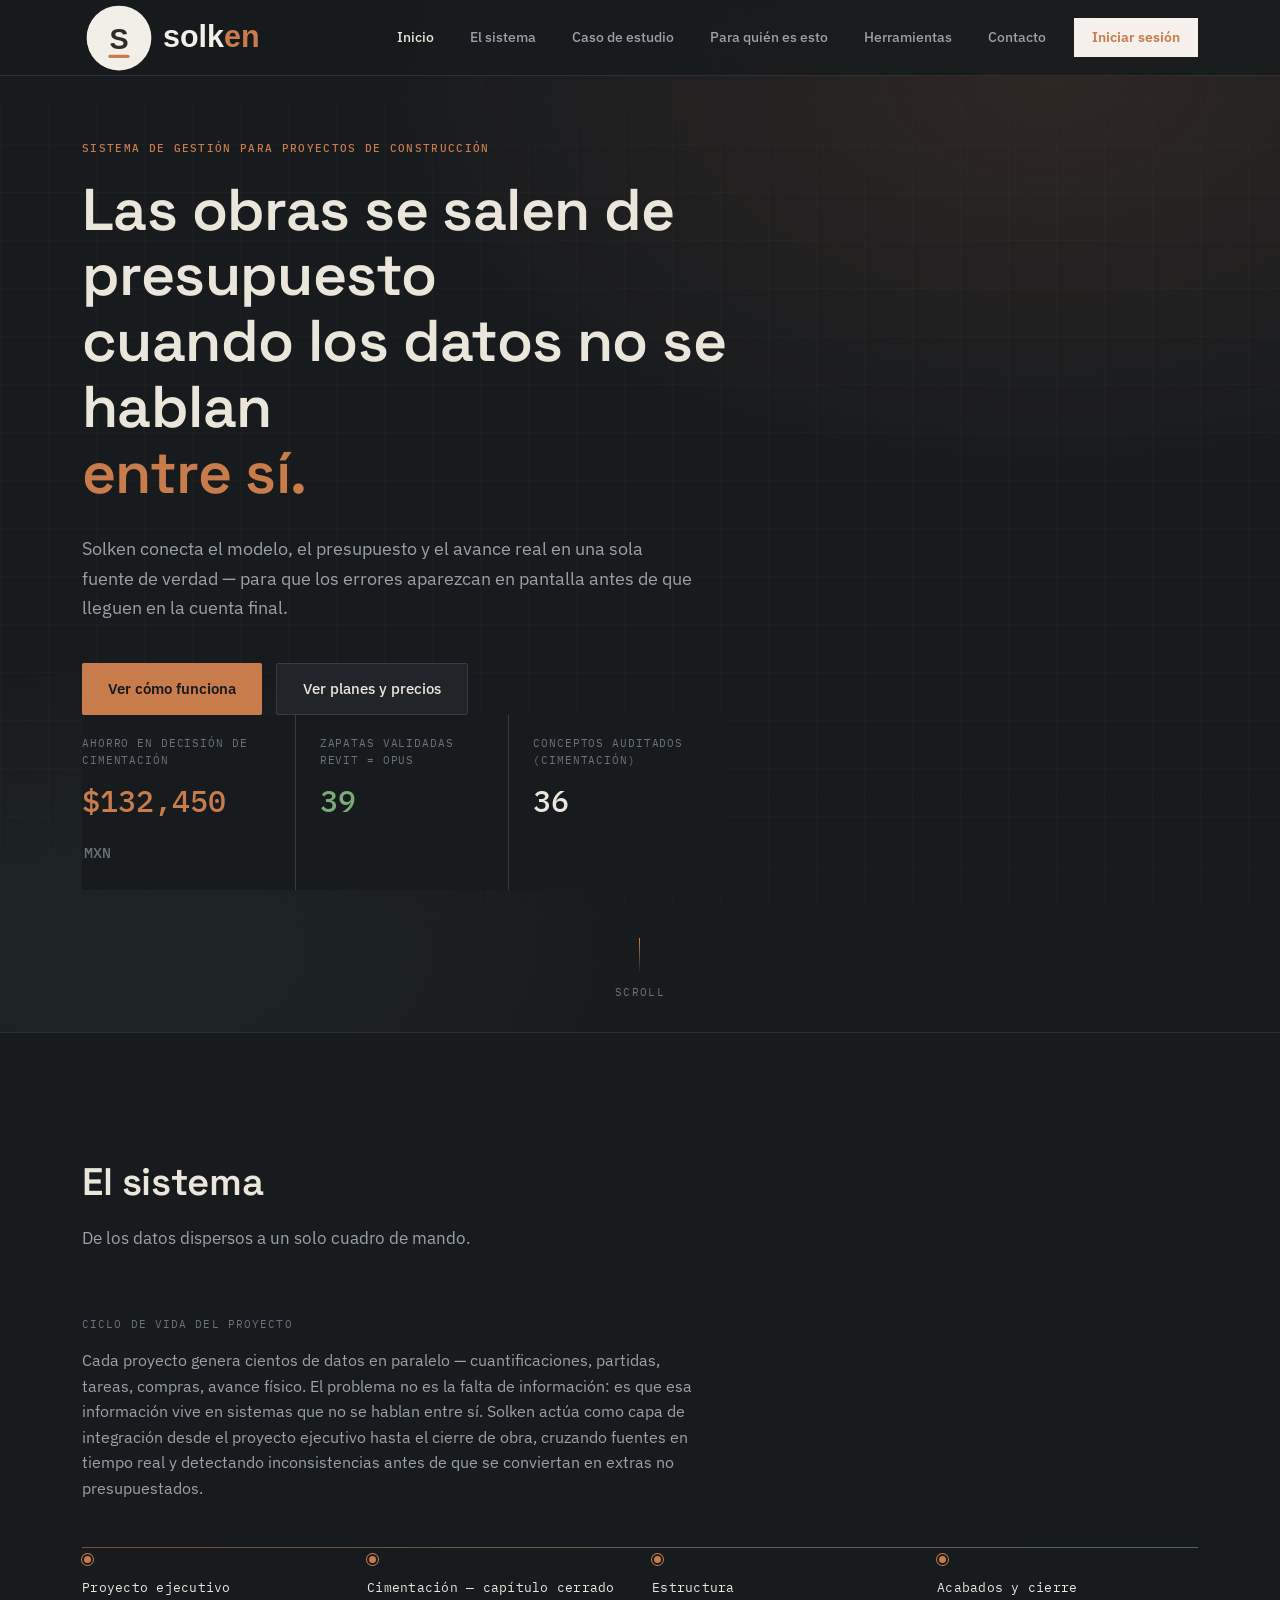
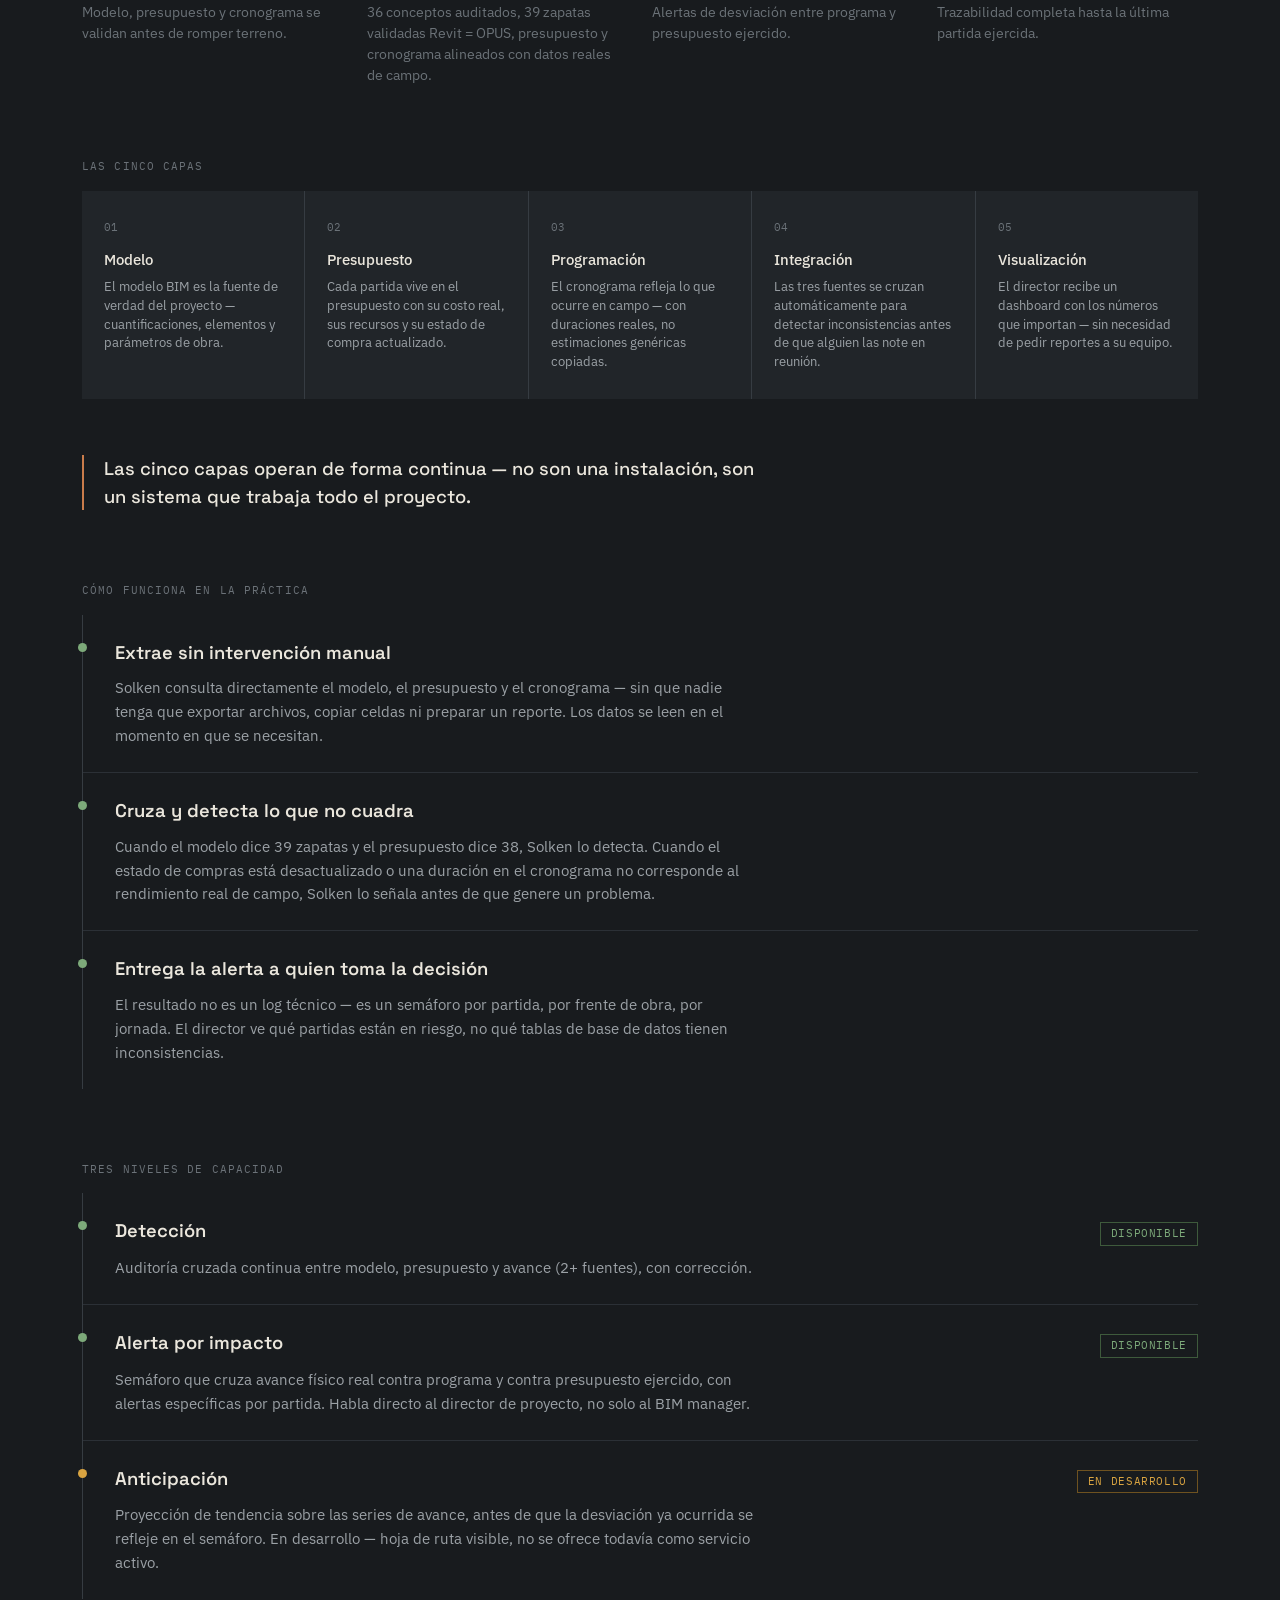
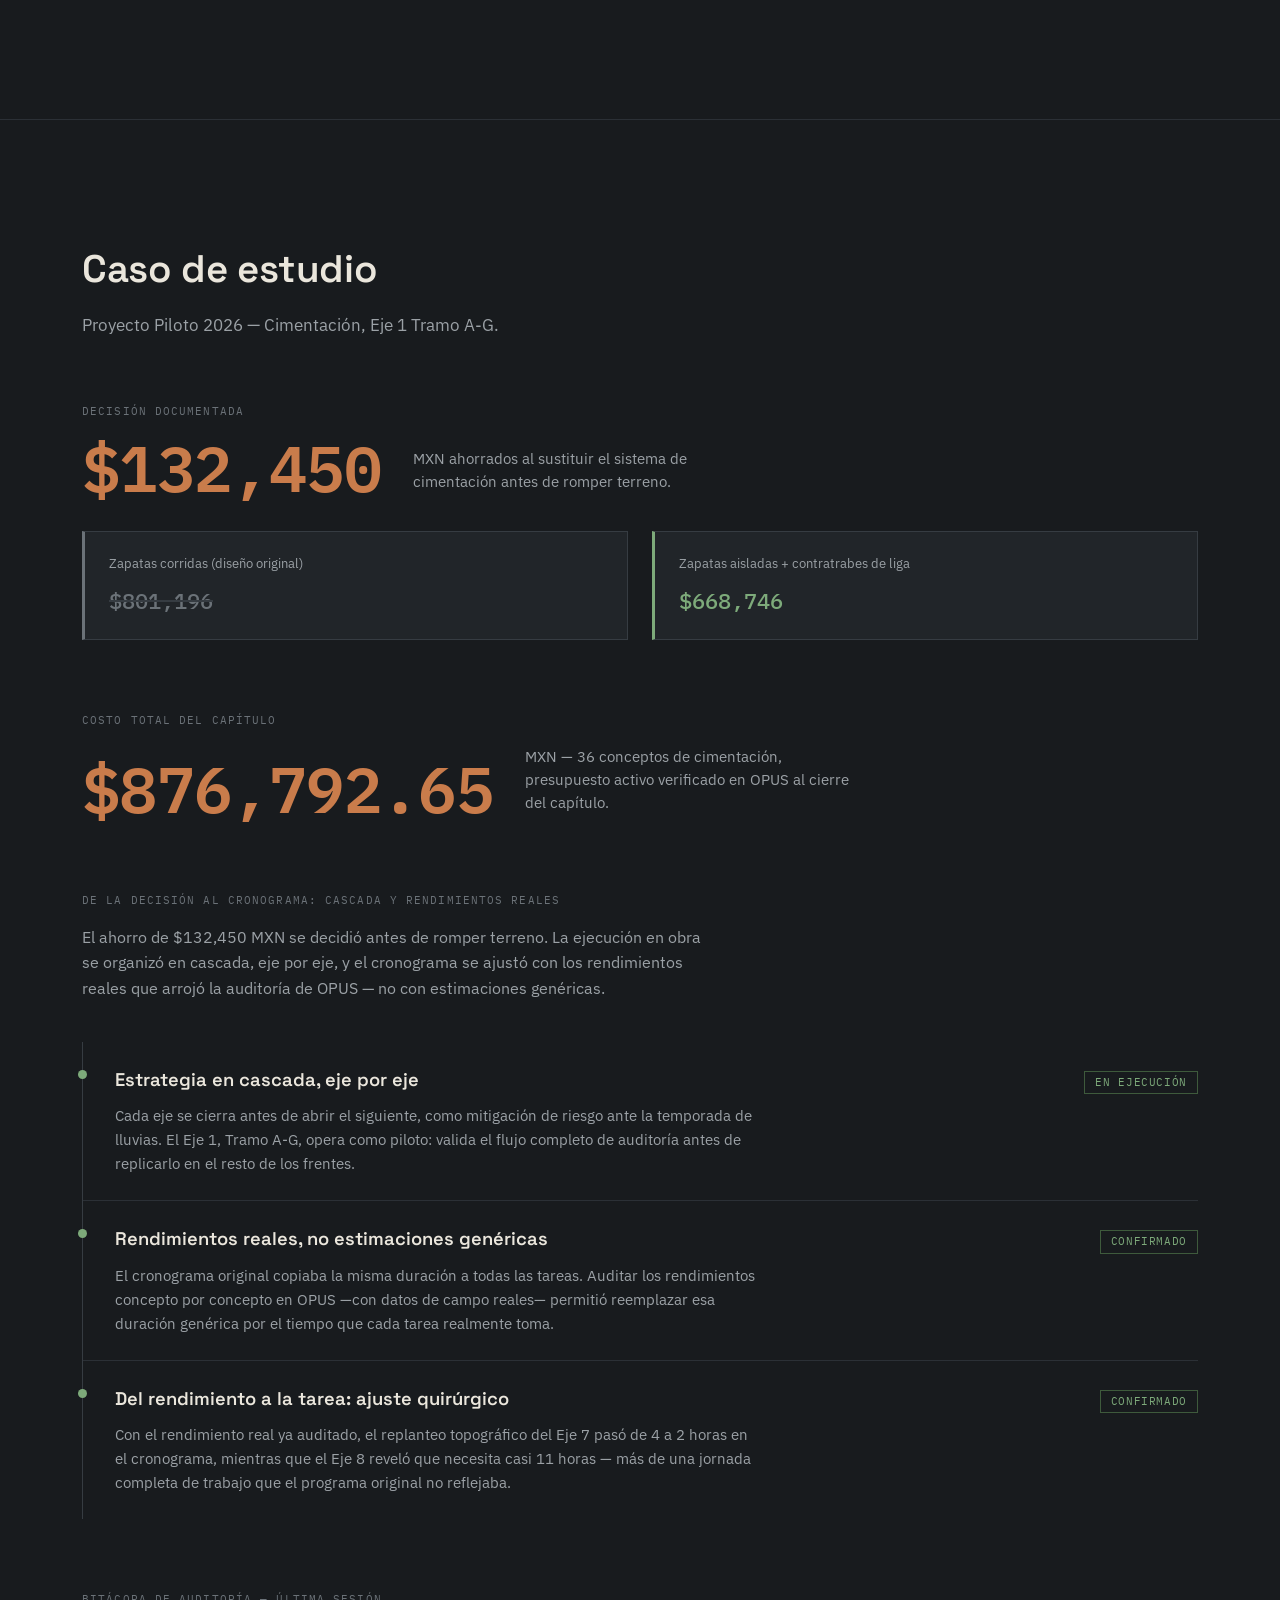
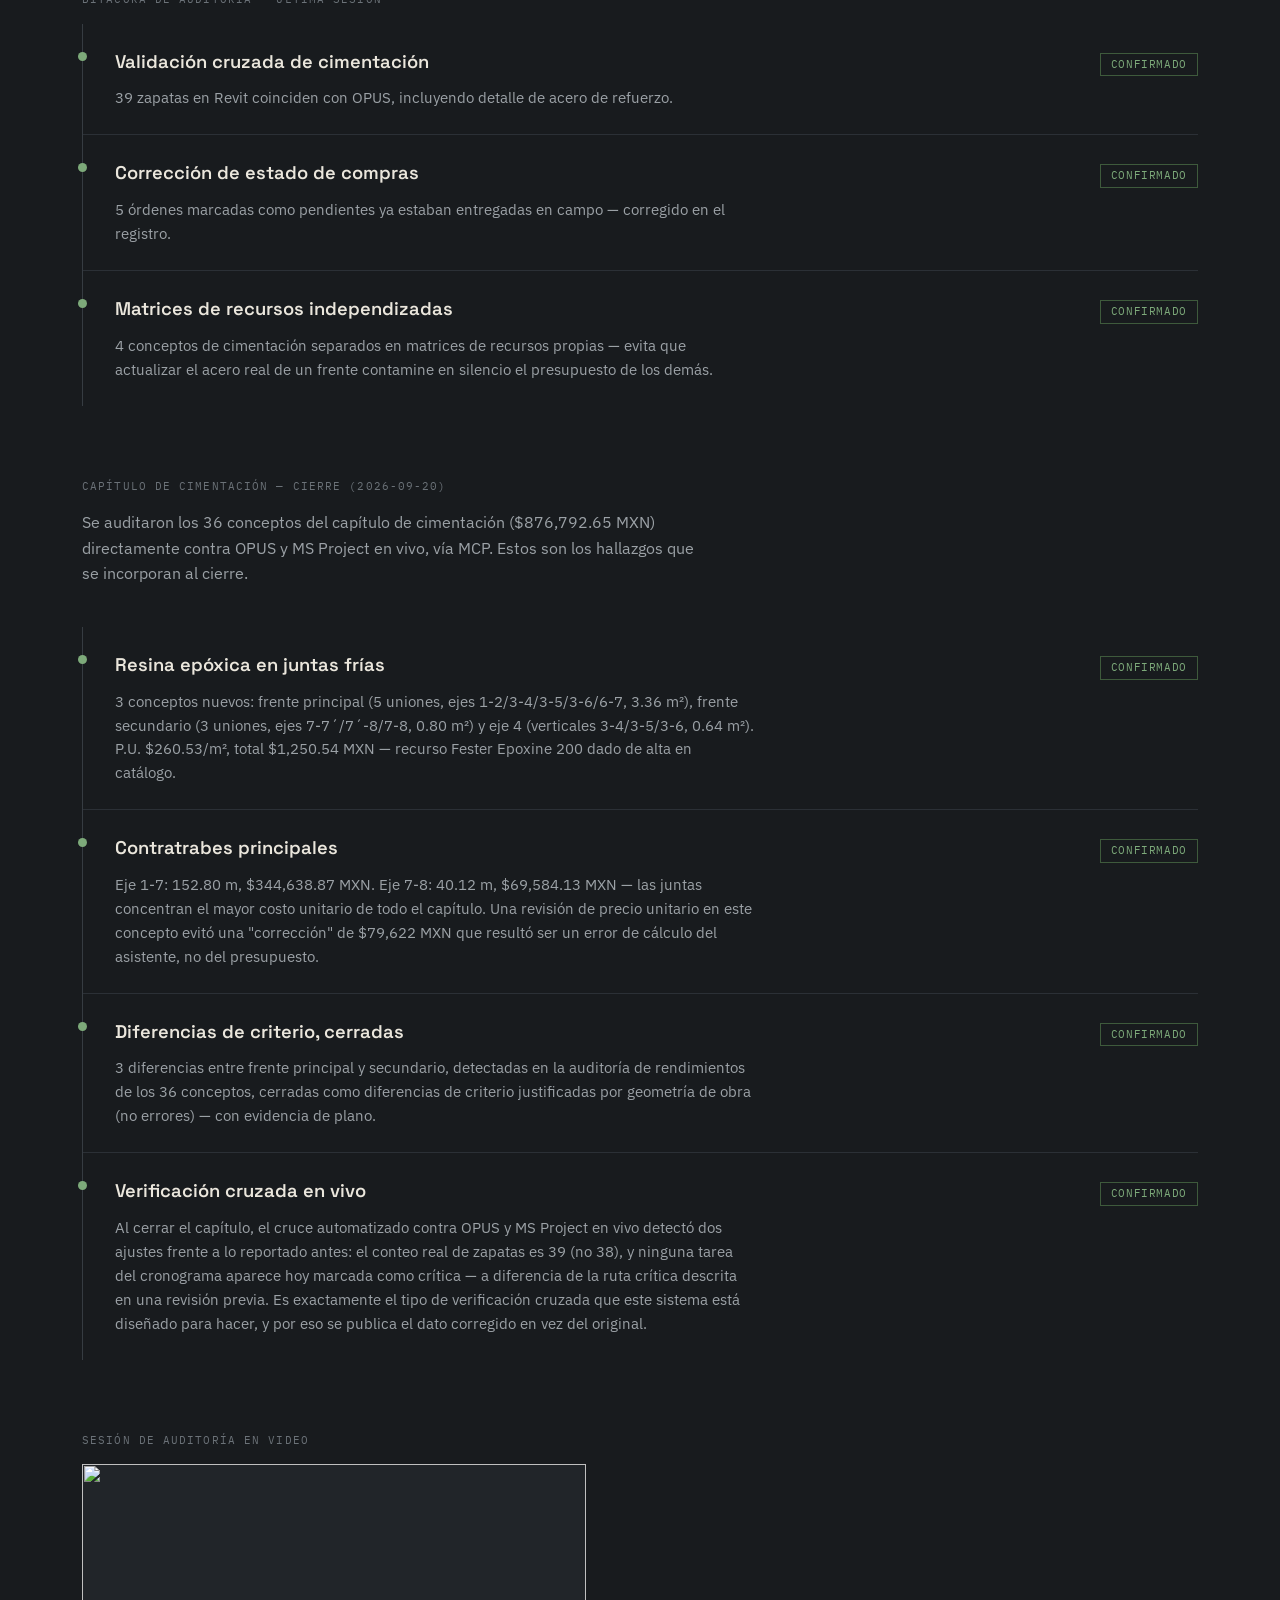
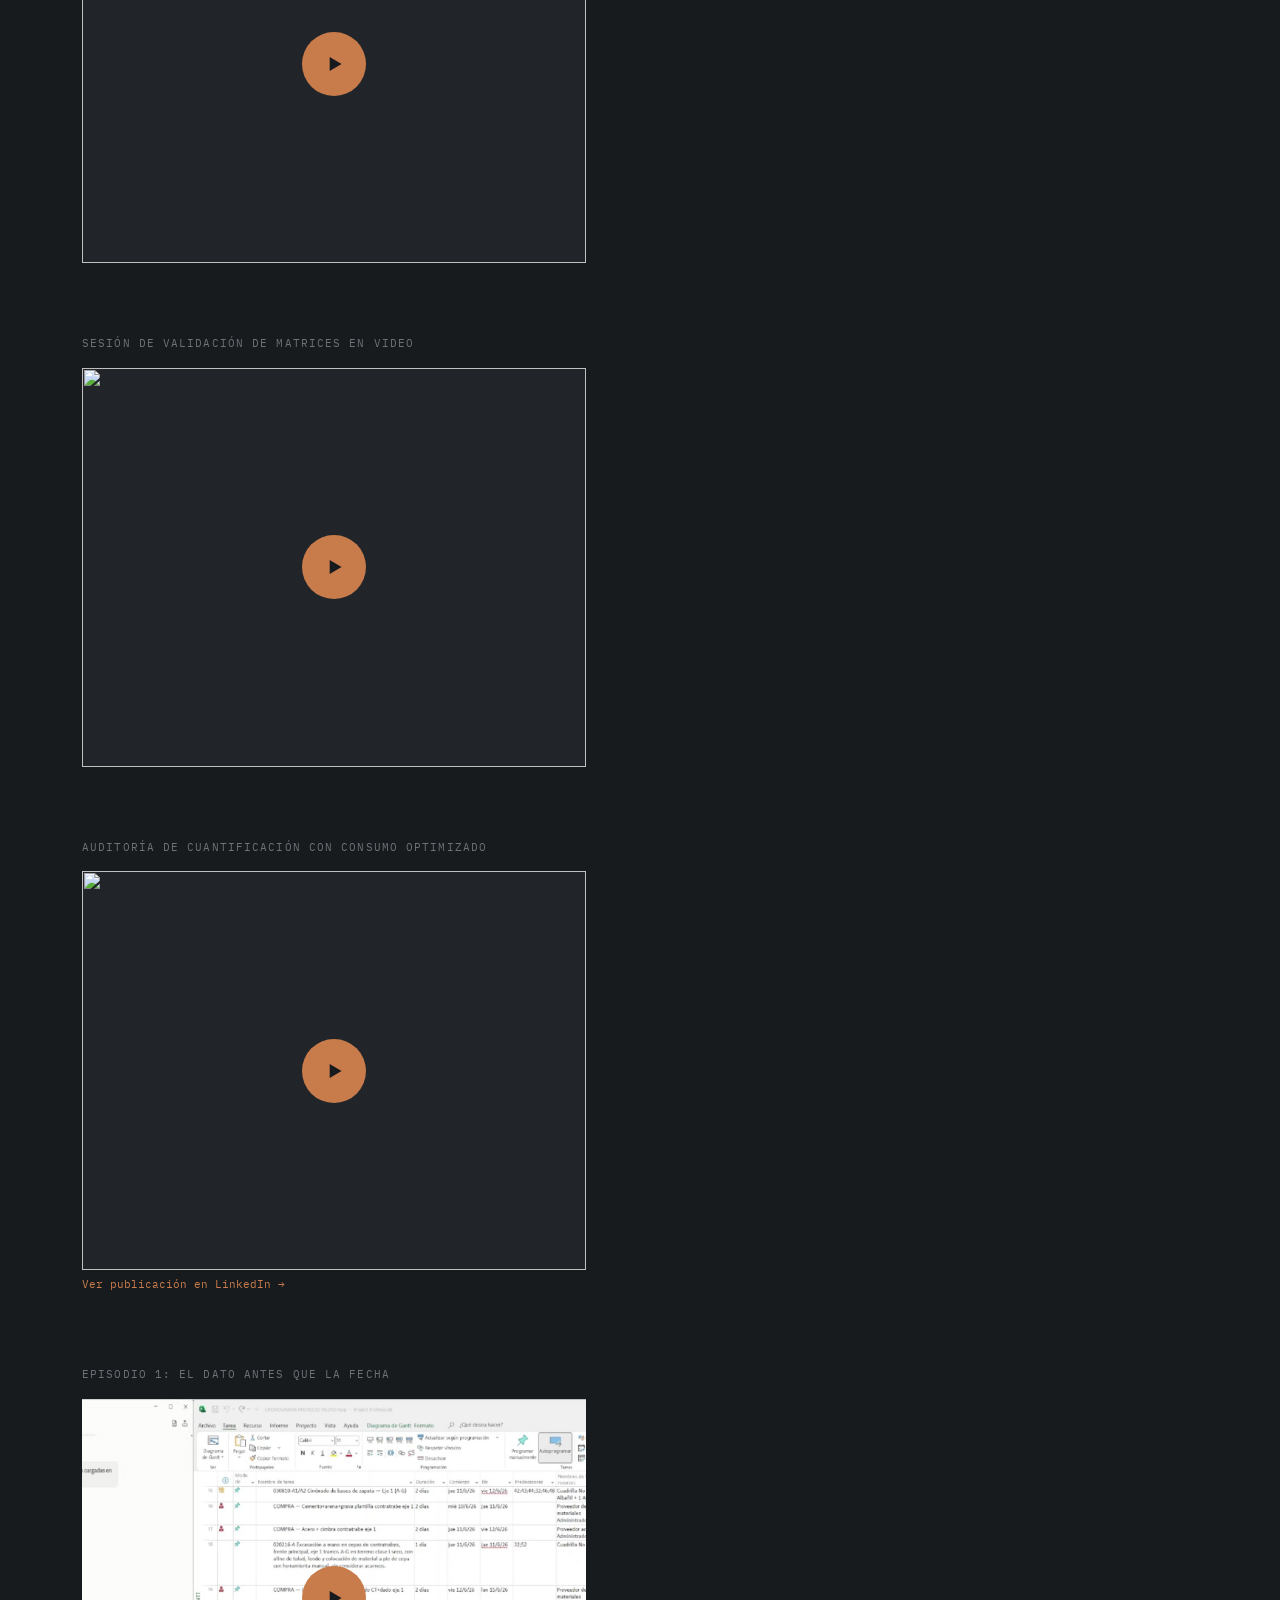
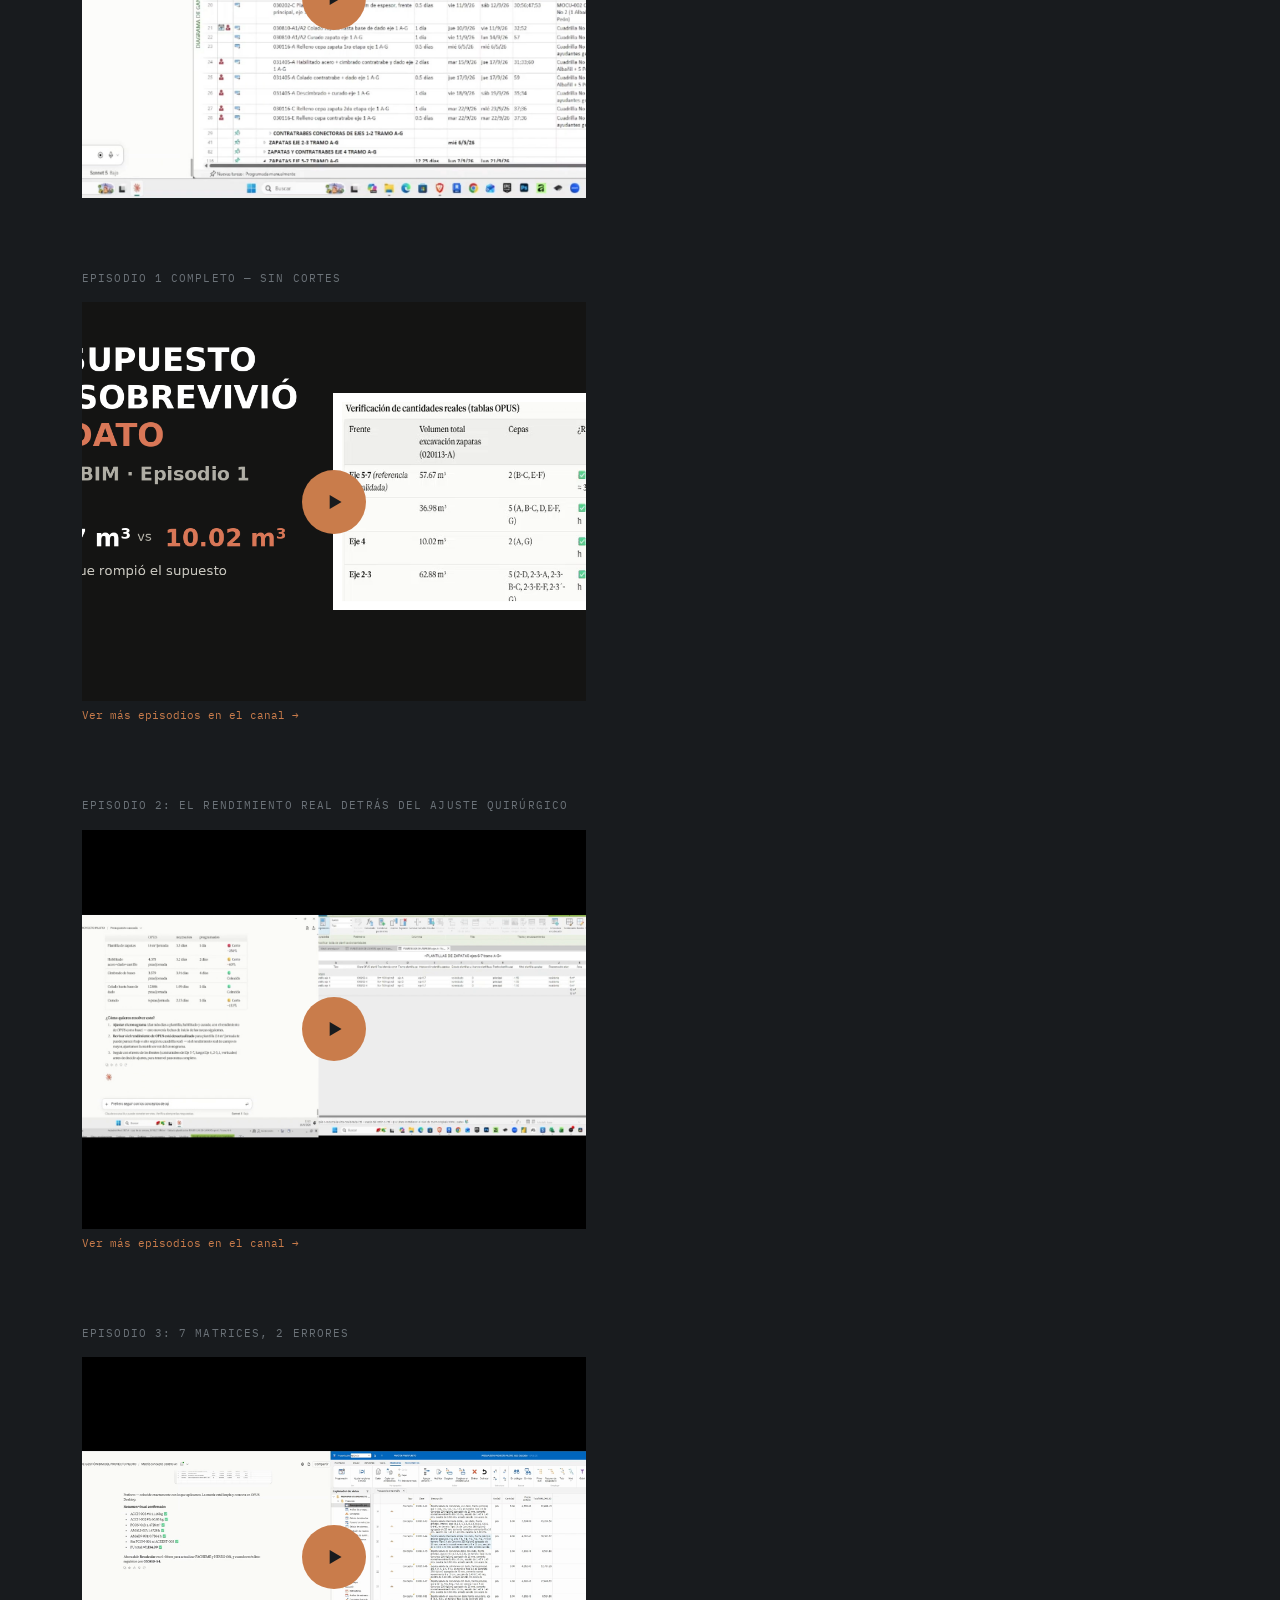
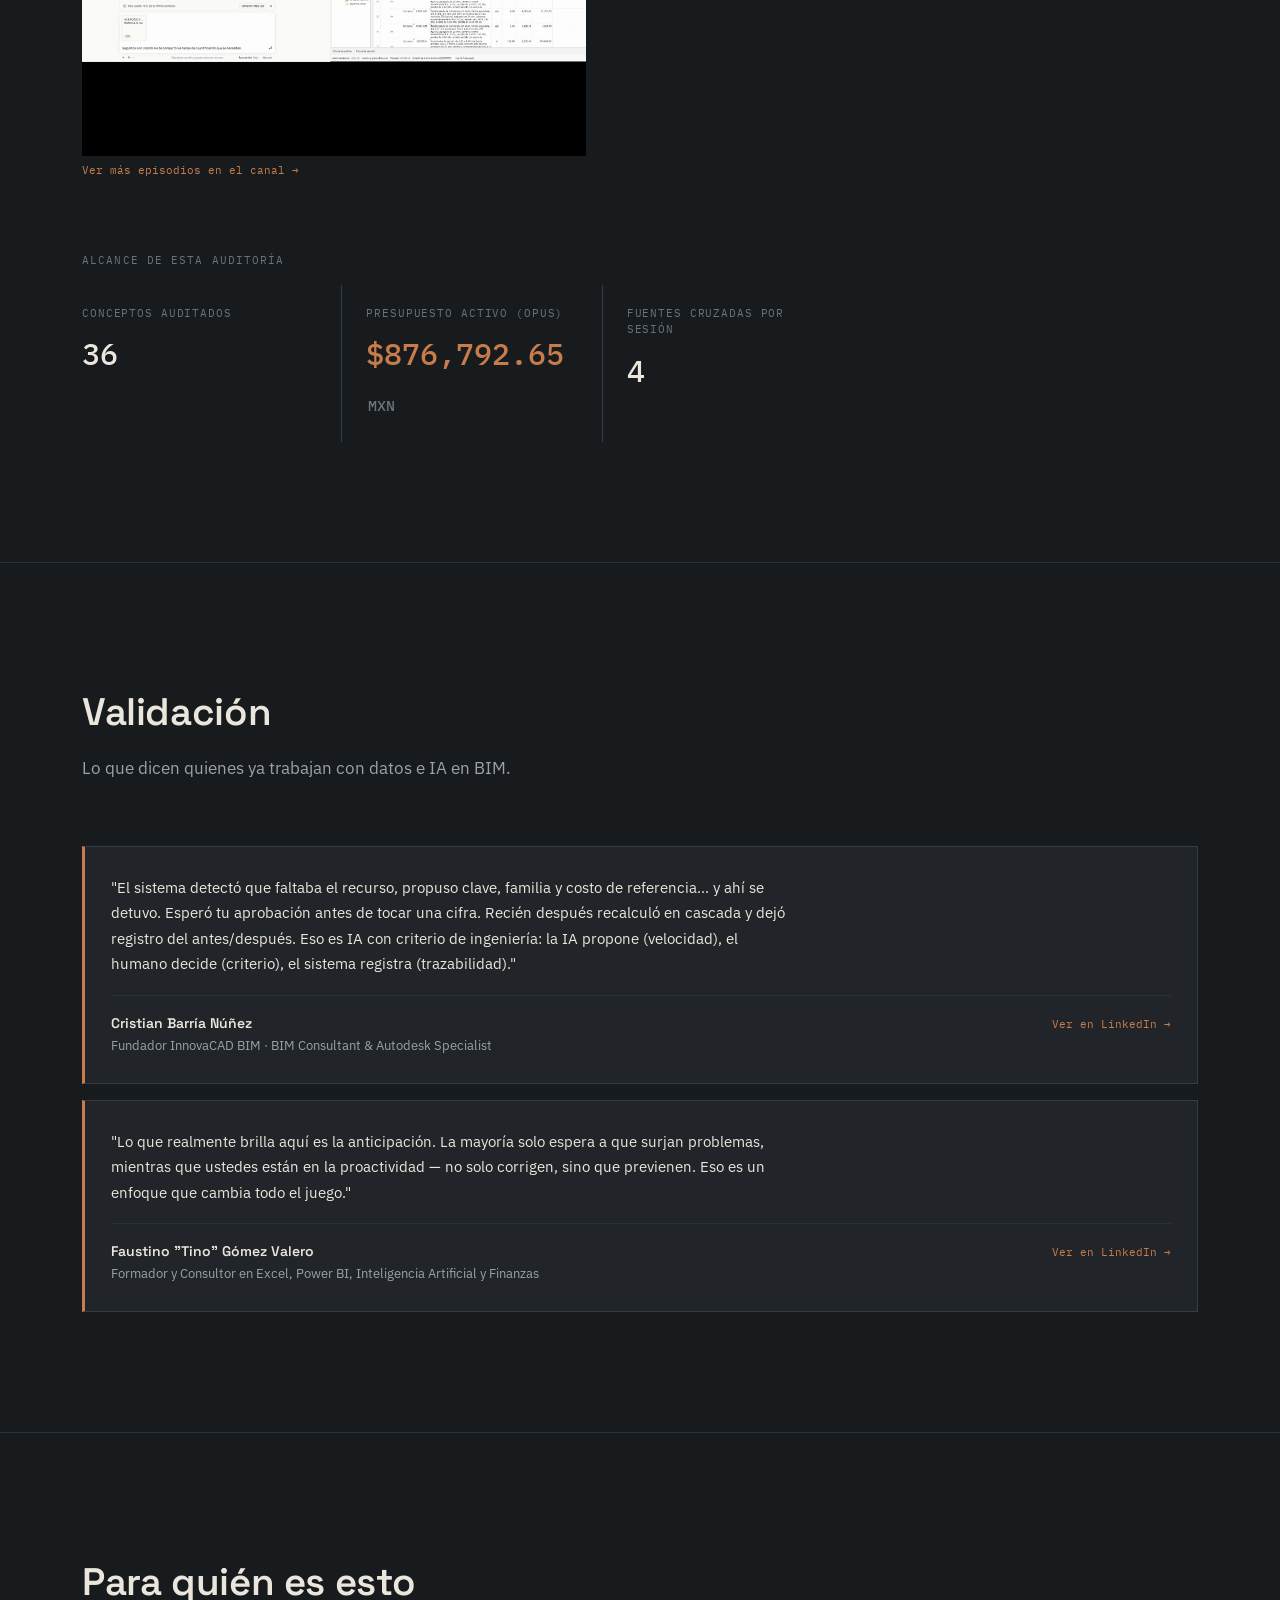
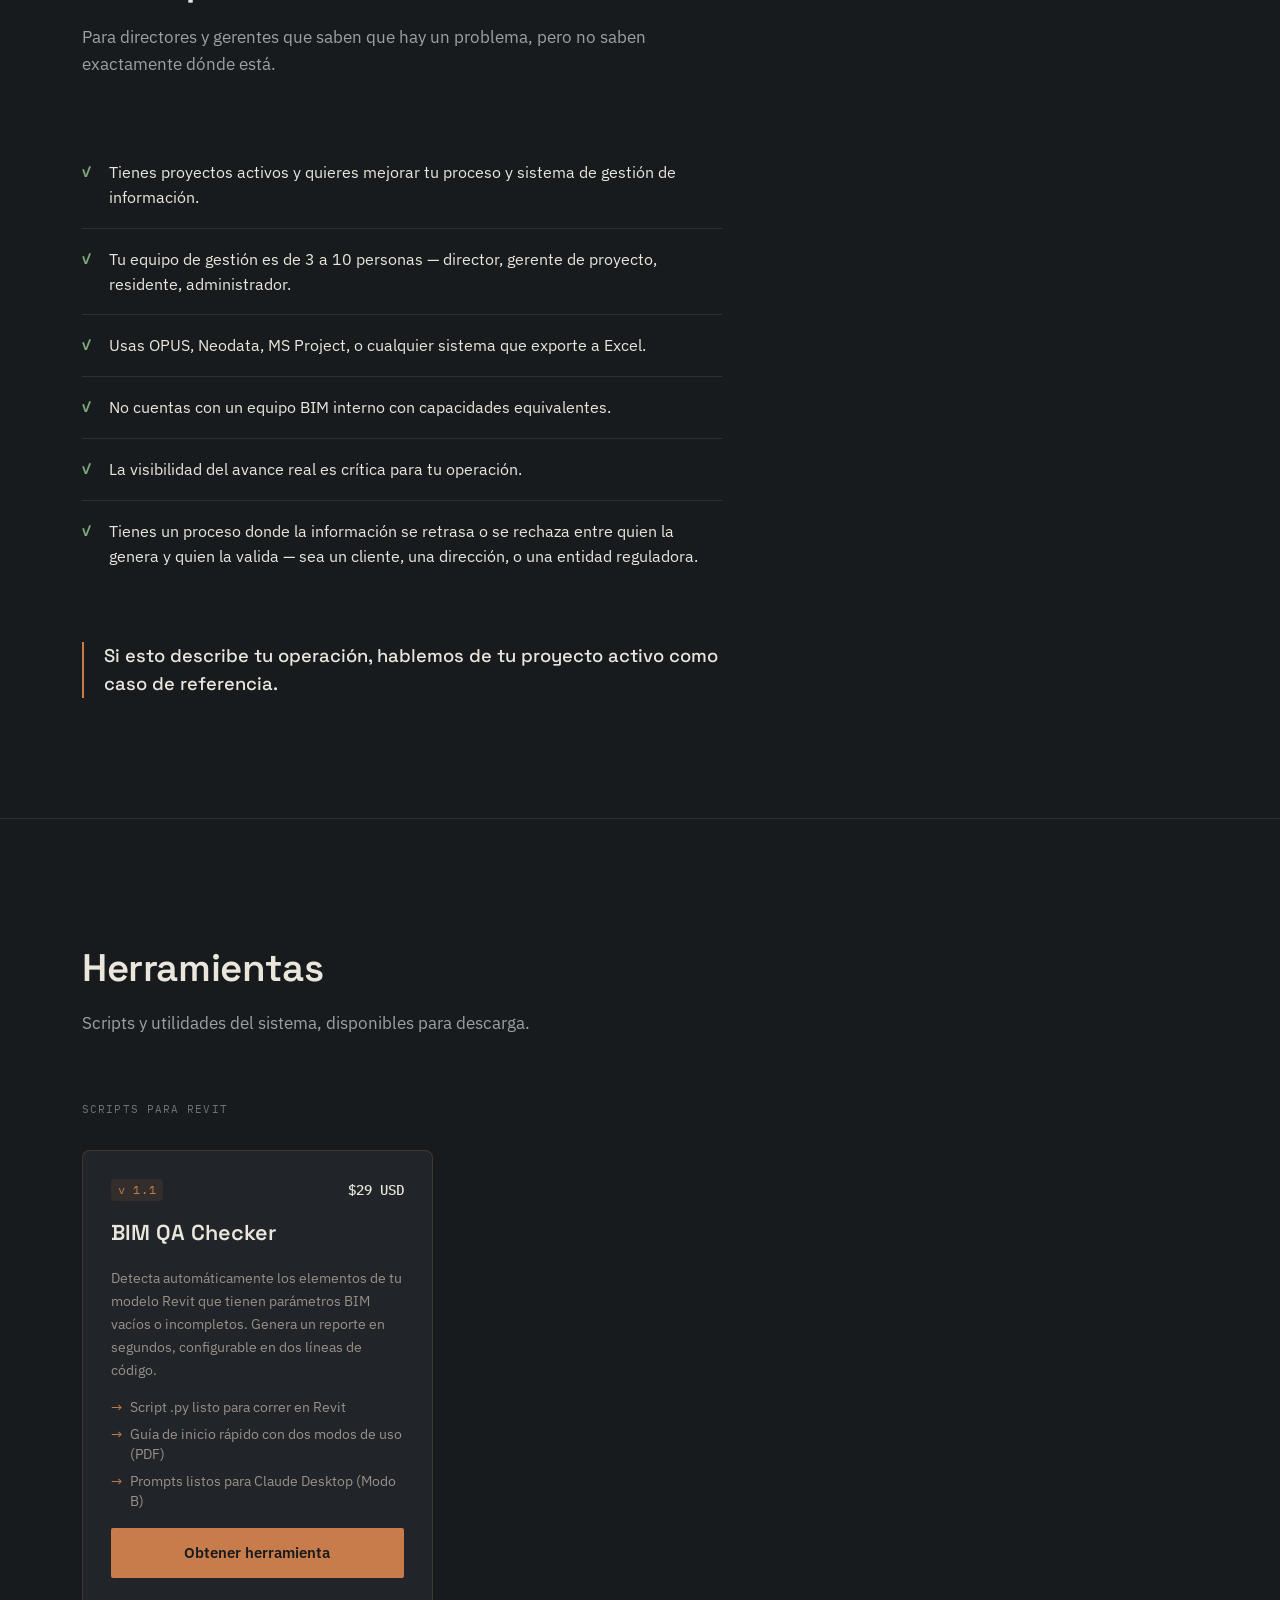
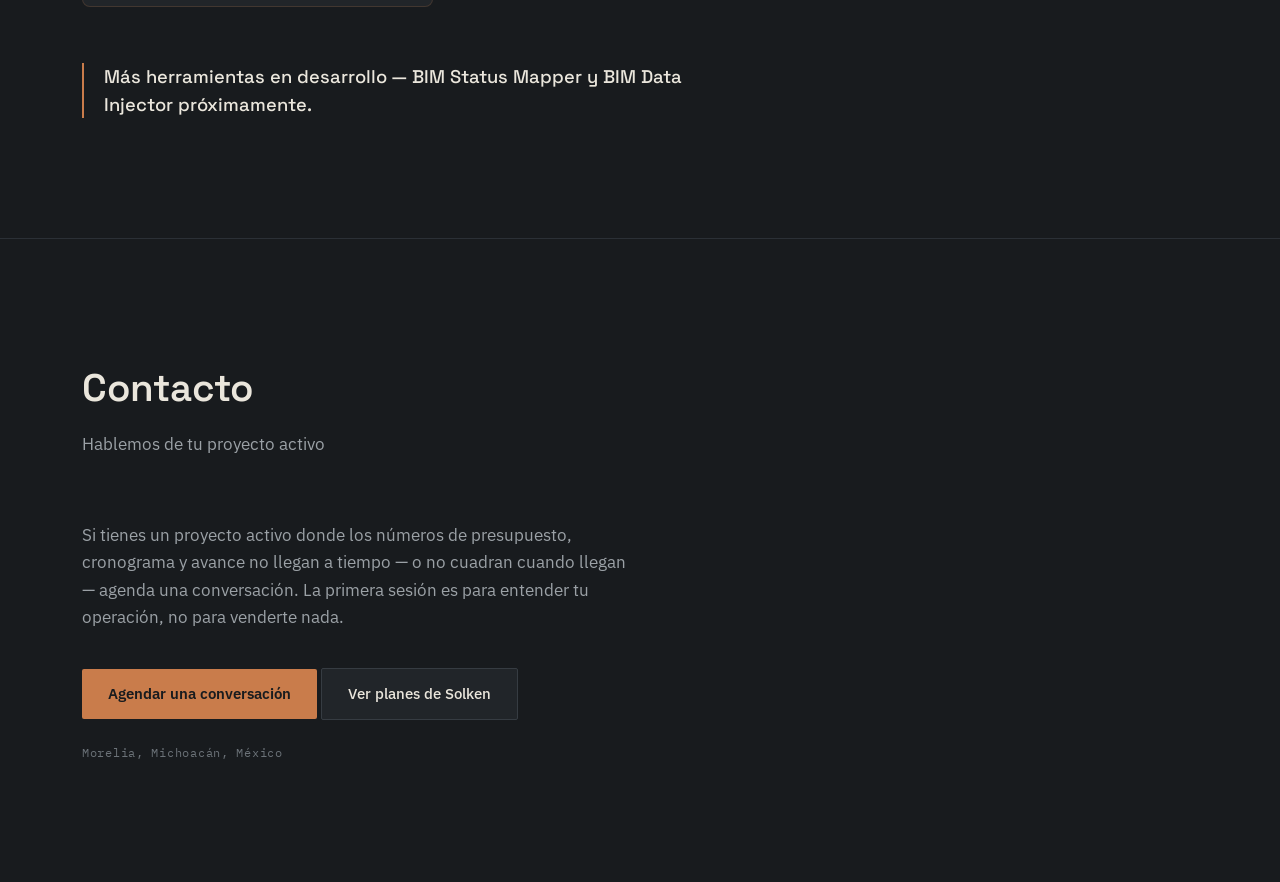
==== sistema/index.html @ cd720f8a "Agrega selector de entrada Solken / Solken Agent; mueve el home a /sistema/" ====
<!DOCTYPE html>
<html lang="es">
<head>
  <meta charset="UTF-8" />
  <meta name="viewport" content="width=device-width, initial-scale=1.0" />
  <title>Solken — Control de obra que detecta errores antes de que te cuesten</title>
  <meta name="description" content="Cuando el modelo, el presupuesto y el cronograma no se hablan entre sí, los errores llegan tarde. Solken los conecta y los detecta antes de que el daño sea irreversible." />

  <!-- Open Graph -->
  <meta property="og:type" content="website" />
  <meta property="og:title" content="Solken — Control de obra en tiempo real" />
  <meta property="og:description" content="Las obras se salen de presupuesto cuando los datos no se hablan entre sí. Solken los conecta y detecta lo que no cuadra antes de que llegue en la cuenta final." />
  <meta property="og:image" content="https://solkenbim.com/assets/img/og-image.png" /> 
  <meta property="og:image:width" content="1200" />
  <meta property="og:image:height" content="630" />
  <meta property="og:url" content="https://solkenbim.com/sistema/" />


  <link rel="preconnect" href="https://fonts.googleapis.com" />
  <link rel="preconnect" href="https://fonts.gstatic.com" crossorigin />
  <link href="https://fonts.googleapis.com/css2?family=Space+Grotesk:wght@500;600&family=IBM+Plex+Sans:wght@400;500;600&family=IBM+Plex+Mono:wght@400;500&display=swap" rel="stylesheet" />

  <link rel="stylesheet" href="../css/styles.css" />
</head>
<body>

  <header class="site-header" id="top">
    <nav class="nav" aria-label="Navegación principal">
      <a class="nav__mark" href="#inicio" aria-label="Ir a inicio">
        <img src="../assets/img/logo-nav.svg" alt="Solken" style="height: 74px; display: block;">
      </a>

      <button class="nav__toggle" id="navToggle" aria-expanded="false" aria-controls="navMenu" aria-label="Abrir menú">
        <span></span><span></span><span></span>
      </button>

      <ul class="nav__menu" id="navMenu">
        <li><a href="#inicio" class="nav__link is-active" data-nav-link>Inicio</a></li>
        <li><a href="#sistema" class="nav__link" data-nav-link>El sistema</a></li>
        <li><a href="#caso-estudio" class="nav__link" data-nav-link>Caso de estudio</a></li>
        <li><a href="#para-quien" class="nav__link" data-nav-link>Para quién es esto</a></li>
        <li><a href="#descargas" class="nav__link" data-nav-link>Herramientas</a></li>
        <li><a href="#contacto" class="nav__link nav__link--cta" data-nav-link>Contacto</a></li>
        <li><a href="http://localhost:3002/agent/" class="nav__link nav__link--login" title="Solo funciona si ya tienes Solken instalado en esta PC">Iniciar sesión</a></li>
      </ul>
    </nav>
  </header>

  <main>

    <!-- ============ INICIO ============ -->
    <section class="hero" id="inicio">
      <div class="hero__bg" aria-hidden="true">
        <svg class="hero__grid" width="100%" height="100%" preserveAspectRatio="none">
          <defs>
            <pattern id="gridPattern" width="48" height="48" patternUnits="userSpaceOnUse">
              <path d="M 48 0 L 0 0 0 48" fill="none" stroke="rgba(201,124,75,0.08)" stroke-width="1"/>
            </pattern>
          </defs>
          <rect width="100%" height="100%" fill="url(#gridPattern)" />
        </svg>
      </div>

      <div class="hero__content container">
        <p class="eyebrow">Sistema de gestión para proyectos de construcción</p>

        <h1 class="hero__title">
          Las obras se salen de presupuesto<br>
          cuando los datos no se hablan<br>
          <span class="hero__title-accent">entre sí.</span>
        </h1>

        <p class="hero__subtitle">
          Solken conecta el modelo, el presupuesto y el avance real en una sola
          fuente de verdad — para que los errores aparezcan en pantalla
          antes de que lleguen en la cuenta final.
        </p>

        <div class="hero__actions">
          <a href="#sistema" class="btn btn--primary">
            Ver cómo funciona
          </a>
         <a href="../servicios.html" class="btn btn--ghost">
  Ver planes y precios
</a>
        </div>

        <dl class="metric-grid metric-grid--narrow">
          <div class="metric">
            <dt class="metric__label">Ahorro en decisión de cimentación</dt>
            <dd class="metric__value metric__value--copper">$132,450 <span class="metric__unit">MXN</span></dd>
          </div>
          <div class="metric">
            <dt class="metric__label">Zapatas validadas Revit = OPUS</dt>
            <dd class="metric__value metric__value--verified">39</dd>
          </div>
          <div class="metric">
            <dt class="metric__label">Conceptos auditados (cimentación)</dt>
            <dd class="metric__value">36</dd>
          </div>
        </dl>
      </div>

      <a href="#sistema" class="hero__scroll-cue" aria-label="Bajar a la siguiente sección">
        <span class="hero__scroll-cue-line" aria-hidden="true"></span>
        <span class="hero__scroll-cue-text">scroll</span>
      </a>
    </section>

    <!-- ============ EL SISTEMA ============ -->
    <section class="section" id="sistema">
      <div class="container">
        <div class="section-head">
          <h2 class="section-head__title">El sistema</h2>
          <p class="section-head__subtitle">De los datos dispersos a un solo cuadro de mando.</p>
        </div>

        <div class="section-block">
          <p class="section__kicker">Ciclo de vida del proyecto</p>
          <p class="timeline__intro">
            Cada proyecto genera cientos de datos en paralelo — cuantificaciones, partidas, tareas,
            compras, avance físico. El problema no es la falta de información: es que esa información
            vive en sistemas que no se hablan entre sí. Solken actúa como capa de integración desde el
            proyecto ejecutivo hasta el cierre de obra, cruzando fuentes en tiempo real y detectando
            inconsistencias antes de que se conviertan en extras no presupuestados.
          </p>
          <div class="timeline">
            <div class="timeline__track" aria-hidden="true"></div>
            <div class="timeline__item">
              <div class="timeline__dot"></div>
              <p class="timeline__phase">Proyecto ejecutivo</p>
              <p class="timeline__desc">Modelo, presupuesto y cronograma se validan antes de romper terreno.</p>
            </div>
            <div class="timeline__item">
              <div class="timeline__dot"></div>
              <p class="timeline__phase">Cimentación — capítulo cerrado</p>
              <p class="timeline__desc">36 conceptos auditados, 39 zapatas validadas Revit = OPUS, presupuesto y cronograma alineados con datos reales de campo.</p>
            </div>
            <div class="timeline__item">
              <div class="timeline__dot"></div>
              <p class="timeline__phase">Estructura</p>
              <p class="timeline__desc">Alertas de desviación entre programa y presupuesto ejercido.</p>
            </div>
            <div class="timeline__item">
              <div class="timeline__dot"></div>
              <p class="timeline__phase">Acabados y cierre</p>
              <p class="timeline__desc">Trazabilidad completa hasta la última partida ejercida.</p>
            </div>
          </div>
        </div>

        <div class="section-block">
          <p class="section__kicker">Las cinco capas</p>
          <div class="stack-grid">
            <div class="stack-cell">
              <div class="stack-cell__n">01</div>
              <div class="stack-cell__title">Modelo</div>
              <div class="stack-cell__desc">El modelo BIM es la fuente de verdad del proyecto — cuantificaciones, elementos y parámetros de obra.</div>
            </div>
            <div class="stack-cell">
              <div class="stack-cell__n">02</div>
              <div class="stack-cell__title">Presupuesto</div>
              <div class="stack-cell__desc">Cada partida vive en el presupuesto con su costo real, sus recursos y su estado de compra actualizado.</div>
            </div>
            <div class="stack-cell">
              <div class="stack-cell__n">03</div>
              <div class="stack-cell__title">Programación</div>
              <div class="stack-cell__desc">El cronograma refleja lo que ocurre en campo — con duraciones reales, no estimaciones genéricas copiadas.</div>
            </div>
            <div class="stack-cell">
              <div class="stack-cell__n">04</div>
              <div class="stack-cell__title">Integración</div>
              <div class="stack-cell__desc">Las tres fuentes se cruzan automáticamente para detectar inconsistencias antes de que alguien las note en reunión.</div>
            </div>
            <div class="stack-cell">
              <div class="stack-cell__n">05</div>
              <div class="stack-cell__title">Visualización</div>
              <div class="stack-cell__desc">El director recibe un dashboard con los números que importan — sin necesidad de pedir reportes a su equipo.</div>
            </div>
          </div>
          <p class="section-outro">
            Las cinco capas operan de forma continua — no son una instalación, son un sistema que trabaja todo el proyecto.
          </p>
        </div>

        <div class="section-block">
          <p class="section__kicker">Cómo funciona en la práctica</p>
          <div class="levels">
            <div class="level">
              <div class="level__dot"></div>
              <div class="level__head">
                <h3 class="level__title">Extrae sin intervención manual</h3>
              </div>
              <p class="level__body">
                Solken consulta directamente el modelo, el presupuesto y el cronograma —
                sin que nadie tenga que exportar archivos, copiar celdas ni preparar
                un reporte. Los datos se leen en el momento en que se necesitan.
              </p>
            </div>

            <div class="level">
              <div class="level__dot"></div>
              <div class="level__head">
                <h3 class="level__title">Cruza y detecta lo que no cuadra</h3>
              </div>
              <p class="level__body">
                Cuando el modelo dice 39 zapatas y el presupuesto dice 38, Solken
                lo detecta. Cuando el estado de compras está desactualizado o una
                duración en el cronograma no corresponde al rendimiento real de campo,
                Solken lo señala antes de que genere un problema.
              </p>
            </div>

            <div class="level">
              <div class="level__dot"></div>
              <div class="level__head">
                <h3 class="level__title">Entrega la alerta a quien toma la decisión</h3>
              </div>
              <p class="level__body">
                El resultado no es un log técnico — es un semáforo por partida,
                por frente de obra, por jornada. El director ve qué partidas están
                en riesgo, no qué tablas de base de datos tienen inconsistencias.
              </p>
            </div>
          </div>
        </div>

        <div class="section-block">
          <p class="section__kicker">Tres niveles de capacidad</p>
          <div class="levels">
            <div class="level">
              <div class="level__dot"></div>
              <div class="level__head">
                <h3 class="level__title">Detección</h3>
                <span class="level__tag">Disponible</span>
              </div>
              <p class="level__body">
                Auditoría cruzada continua entre modelo, presupuesto y avance (2+ fuentes), con corrección.
              </p>
            </div>

            <div class="level">
              <div class="level__dot"></div>
              <div class="level__head">
                <h3 class="level__title">Alerta por impacto</h3>
                <span class="level__tag">Disponible</span>
              </div>
              <p class="level__body">
                Semáforo que cruza avance físico real contra programa y contra presupuesto ejercido, con alertas
                específicas por partida. Habla directo al director de proyecto, no solo al BIM manager.
              </p>
            </div>

            <div class="level">
              <div class="level__dot level__dot--pending"></div>
              <div class="level__head">
                <h3 class="level__title">Anticipación</h3>
                <span class="level__tag level__tag--pending">En desarrollo</span>
              </div>
              <p class="level__body">
                Proyección de tendencia sobre las series de avance, antes de que la desviación ya ocurrida se
                refleje en el semáforo. En desarrollo — hoja de ruta visible, no se ofrece todavía como servicio activo.
              </p>
            </div>
          </div>
        </div>
      </div>
    </section>

    <!-- ============ CASO DE ESTUDIO ============ -->
    <section class="section" id="caso-estudio">
      <div class="container">
        <div class="section-head">
          <h2 class="section-head__title">Caso de estudio</h2>
          <p class="section-head__subtitle">Proyecto Piloto 2026 — Cimentación, Eje 1 Tramo A-G.</p>
        </div>

        <div class="section-block">
          <p class="section__kicker">Decisión documentada</p>
          <div class="figure">
            <div class="figure__value">$132,450</div>
            <p class="figure__label">MXN ahorrados al sustituir el sistema de cimentación antes de romper terreno.</p>
          </div>
          <div class="compare">
            <div class="compare-card compare-card--out">
              <p class="compare-card__label">Zapatas corridas (diseño original)</p>
              <p class="compare-card__value compare-card__value--strike">$801,196</p>
            </div>
            <div class="compare-card compare-card--in">
              <p class="compare-card__label">Zapatas aisladas + contratrabes de liga</p>
              <p class="compare-card__value compare-card__value--win">$668,746</p>
            </div>
          </div>
        </div>

        <div class="section-block">
          <p class="section__kicker">Costo total del capítulo</p>
          <div class="figure">
            <div class="figure__value">$876,792.65</div>
            <p class="figure__label">MXN — 36 conceptos de cimentación, presupuesto activo verificado en OPUS al cierre del capítulo.</p>
          </div>
        </div>

        <div class="section-block">
          <p class="section__kicker">De la decisión al cronograma: cascada y rendimientos reales</p>
          <p class="timeline__intro">
            El ahorro de $132,450 MXN se decidió antes de romper terreno. La ejecución en obra se organizó
            en cascada, eje por eje, y el cronograma se ajustó con los rendimientos reales que arrojó la
            auditoría de OPUS — no con estimaciones genéricas.
          </p>
          <div class="levels">
            <div class="level">
              <div class="level__dot"></div>
              <div class="level__head">
                <h3 class="level__title">Estrategia en cascada, eje por eje</h3>
                <span class="level__tag">En ejecución</span>
              </div>
              <p class="level__body">
                Cada eje se cierra antes de abrir el siguiente, como mitigación de riesgo ante la temporada
                de lluvias. El Eje 1, Tramo A-G, opera como piloto: valida el flujo completo de auditoría
                antes de replicarlo en el resto de los frentes.
              </p>
            </div>

            <div class="level">
              <div class="level__dot"></div>
              <div class="level__head">
                <h3 class="level__title">Rendimientos reales, no estimaciones genéricas</h3>
                <span class="level__tag">Confirmado</span>
              </div>
              <p class="level__body">
                El cronograma original copiaba la misma duración a todas las tareas. Auditar los rendimientos
                concepto por concepto en OPUS —con datos de campo reales— permitió reemplazar esa duración
                genérica por el tiempo que cada tarea realmente toma.
              </p>
            </div>

            <div class="level">
              <div class="level__dot"></div>
              <div class="level__head">
                <h3 class="level__title">Del rendimiento a la tarea: ajuste quirúrgico</h3>
                <span class="level__tag">Confirmado</span>
              </div>
              <p class="level__body">
                Con el rendimiento real ya auditado, el replanteo topográfico del Eje 7 pasó de 4 a 2 horas
                en el cronograma, mientras que el Eje 8 reveló que necesita casi 11 horas — más de una
                jornada completa de trabajo que el programa original no reflejaba.
              </p>
            </div>
          </div>
        </div>

       <div class="section-block">
          <p class="section__kicker">Bitácora de auditoría — última sesión</p>
          <div class="levels">
            <div class="level">
              <div class="level__dot"></div>
              <div class="level__head">
                <h3 class="level__title">Validación cruzada de cimentación</h3>
                <span class="level__tag">Confirmado</span>
              </div>
              <p class="level__body">
                39 zapatas en Revit coinciden con OPUS, incluyendo detalle de acero de refuerzo.
              </p>
            </div>

            <div class="level">
              <div class="level__dot"></div>
              <div class="level__head">
                <h3 class="level__title">Corrección de estado de compras</h3>
                <span class="level__tag">Confirmado</span>
              </div>
              <p class="level__body">
                5 órdenes marcadas como pendientes ya estaban entregadas en campo — corregido en el registro.
              </p>
            </div>

            <div class="level">
              <div class="level__dot"></div>
              <div class="level__head">
                <h3 class="level__title">Matrices de recursos independizadas</h3>
                <span class="level__tag">Confirmado</span>
              </div>
              <p class="level__body">
                4 conceptos de cimentación separados en matrices de recursos propias — evita que actualizar el acero real de un frente contamine en silencio el presupuesto de los demás.
              </p>
            </div>
          </div>
        </div>

        <div class="section-block">
          <p class="section__kicker">Capítulo de cimentación — cierre (2026-09-20)</p>
          <p class="timeline__intro">
            Se auditaron los 36 conceptos del capítulo de cimentación ($876,792.65 MXN) directamente contra
            OPUS y MS Project en vivo, vía MCP. Estos son los hallazgos que se incorporan al cierre.
          </p>
          <div class="levels">
            <div class="level">
              <div class="level__dot"></div>
              <div class="level__head">
                <h3 class="level__title">Resina epóxica en juntas frías</h3>
                <span class="level__tag">Confirmado</span>
              </div>
              <p class="level__body">
                3 conceptos nuevos: frente principal (5 uniones, ejes 1-2/3-4/3-5/3-6/6-7, 3.36 m²),
                frente secundario (3 uniones, ejes 7-7´/7´-8/7-8, 0.80 m²) y eje 4 (verticales 3-4/3-5/3-6, 0.64 m²).
                P.U. $260.53/m², total $1,250.54 MXN — recurso Fester Epoxine 200 dado de alta en catálogo.
              </p>
            </div>

            <div class="level">
              <div class="level__dot"></div>
              <div class="level__head">
                <h3 class="level__title">Contratrabes principales</h3>
                <span class="level__tag">Confirmado</span>
              </div>
              <p class="level__body">
                Eje 1-7: 152.80 m, $344,638.87 MXN. Eje 7-8: 40.12 m, $69,584.13 MXN — las juntas concentran
                el mayor costo unitario de todo el capítulo. Una revisión de precio unitario en este concepto
                evitó una "corrección" de $79,622 MXN que resultó ser un error de cálculo del asistente, no del presupuesto.
              </p>
            </div>

            <div class="level">
              <div class="level__dot"></div>
              <div class="level__head">
                <h3 class="level__title">Diferencias de criterio, cerradas</h3>
                <span class="level__tag">Confirmado</span>
              </div>
              <p class="level__body">
                3 diferencias entre frente principal y secundario, detectadas en la auditoría de rendimientos
                de los 36 conceptos, cerradas como diferencias de criterio justificadas por geometría de obra
                (no errores) — con evidencia de plano.
              </p>
            </div>

            <div class="level">
              <div class="level__dot"></div>
              <div class="level__head">
                <h3 class="level__title">Verificación cruzada en vivo</h3>
                <span class="level__tag">Confirmado</span>
              </div>
              <p class="level__body">
                Al cerrar el capítulo, el cruce automatizado contra OPUS y MS Project en vivo detectó dos
                ajustes frente a lo reportado antes: el conteo real de zapatas es 39 (no 38), y ninguna tarea
                del cronograma aparece hoy marcada como crítica — a diferencia de la ruta crítica descrita en
                una revisión previa. Es exactamente el tipo de verificación cruzada que este sistema está
                diseñado para hacer, y por eso se publica el dato corregido en vez del original.
              </p>
            </div>
          </div>
        </div>

        <div class="section-block">
          <p class="section__kicker">Sesión de auditoría en video</p>
          <!--
            Clic para cargar: no hay ninguna petición a linkedin.com hasta que
            el usuario haga clic, así que no hay nada que un bloqueador pueda
            interceptar en la carga normal de la página.
          -->
          <div class="video-embed">
            <button
              type="button"
              class="video-embed__trigger"
              id="video-embed-trigger"
             data-embed-src="https://www.linkedin.com/embed/feed/update/urn:li:ugcPost:7480696826787143680?collapsed=1"
              aria-label="Reproducir: Sesión de auditoría en video (se carga desde LinkedIn)"
            >
              <img src="../assets/img/video-thumbnail.jpg" alt="" class="video-embed__thumb" />
              <span class="video-embed__play" aria-hidden="true">
                <svg width="26" height="26" viewBox="0 0 24 24" fill="none">
                  <path d="M8 5.5v13l11-6.5z" fill="#181B1E" />
                </svg>
              </span>
            </button>
          </div>
          <p class="video-embed__fallback" id="video-embed-fallback" hidden>
            ¿No ves el video?
            <a
              href="https://www.linkedin.com/feed/update/urn:li:ugcPost:7480696826787143680/"
              target="_blank"
              rel="noopener"
            >Míralo directo en LinkedIn</a>.
          </p>
        </div>

        <div class="section-block">
          <p class="section__kicker">Sesión de validación de matrices en video</p>
          <div class="video-embed">
            <button
              type="button"
              class="video-embed__trigger"
              id="video-embed-trigger-2"
            data-embed-src="https://www.linkedin.com/embed/feed/update/urn:li:ugcPost:7495131647902674944?collapsed=1"
              aria-label="Reproducir: Sesión de validación de matrices en video (se carga desde LinkedIn)"
            >
              <img src="../assets/img/video-thumbnail-2.jpg" alt="" class="video-embed__thumb" />
              <span class="video-embed__play" aria-hidden="true">
                <svg width="26" height="26" viewBox="0 0 24 24" fill="none">
                  <path d="M8 5.5v13l11-6.5z" fill="#181B1E" />
                </svg>
              </span>
            </button>
          </div>
          <p class="video-embed__fallback" id="video-embed-fallback-2" hidden>
            ¿No ves el video?
            <a
           href="https://www.linkedin.com/feed/update/urn:li:ugcPost:7495131647902674944/"
              target="_blank"
              rel="noopener"
            >Míralo directo en LinkedIn</a>.
          </p>
        </div>

        <div class="section-block">
          <p class="section__kicker">Auditoría de cuantificación con consumo optimizado</p>
          <div class="video-embed">
            <button
              type="button"
              class="video-embed__trigger"
              id="video-embed-trigger-3"
           data-embed-src="https://www.linkedin.com/embed/feed/update/urn:li:ugcPost:7498091353231241216?collapsed=1"
              aria-label="Reproducir: Validación de datos BIM con consumo optimizado (se carga desde LinkedIn)"
            >
              <img src="../assets/img/video-thumbnail-3.jpg" alt="" class="video-embed__thumb" />
              <span class="video-embed__play" aria-hidden="true">
                <svg width="26" height="26" viewBox="0 0 24 24" fill="none">
                  <path d="M8 5.5v13l11-6.5z" fill="#181B1E" />
                </svg>
              </span>
            </button>
          </div>
          <p class="video-embed__fallback" id="video-embed-fallback-3" hidden>
            ¿No ves el video?
            <a
          href="https://www.linkedin.com/feed/update/urn:li:ugcPost:7498091353231241216/"
              target="_blank"
              rel="noopener"
            >Míralo directo en LinkedIn</a>.
          </p>
          <a
            class="quote-card__link"
         href="https://www.linkedin.com/feed/update/urn:li:ugcPost:7498091353231241216/"
            target="_blank"
            rel="noopener"
          >Ver publicación en LinkedIn →</a>
        </div>

        <div class="section-block">
          <p class="section__kicker">Episodio 1: El dato antes que la fecha</p>
          <div class="video-embed">
            <button
              type="button"
              class="video-embed__trigger"
              id="video-embed-trigger-4"
              data-embed-src="https://www.linkedin.com/embed/feed/update/urn:li:activity:7503483190330720256?collapsed=1"
              aria-label="Reproducir: Episodio 1 - El dato antes que la fecha (se carga desde LinkedIn)"
            >
              <img src="../assets/img/video-thumbnail-4.jpg" alt="" class="video-embed__thumb" />
              <span class="video-embed__play" aria-hidden="true">
                <svg width="26" height="26" viewBox="0 0 24 24" fill="none">
                  <path d="M8 5.5v13l11-6.5z" fill="#181B1E" />
                </svg>
              </span>
            </button>
          </div>
          <p class="video-embed__fallback" id="video-embed-fallback-4" hidden>
            ¿No ves el video?
            <a
              href="https://www.linkedin.com/feed/update/urn:li:activity:7503483190330720256/"
              target="_blank"
              rel="noopener"
            >Míralo directo en LinkedIn</a>.
          </p>
        </div>

        <div class="section-block">
          <p class="section__kicker">Episodio 1 completo — sin cortes</p>
          <div class="video-embed">
            <button
              type="button"
              class="video-embed__trigger"
              id="video-embed-trigger-5"
              data-embed-src="https://www.youtube.com/embed/ehQbhVjDU4s"
              aria-label="Reproducir: Episodio 1 completo en YouTube — El supuesto que no sobrevivió al dato"
            >
              <img src="../assets/img/solken-youtube-ep01-thumbnail.png" alt="" class="video-embed__thumb" />
              <span class="video-embed__play" aria-hidden="true">
                <svg width="26" height="26" viewBox="0 0 24 24" fill="none">
                  <path d="M8 5.5v13l11-6.5z" fill="#181B1E" />
                </svg>
              </span>
            </button>
          </div>
          <p class="video-embed__fallback" id="video-embed-fallback-5" hidden>
            ¿No ves el video?
            <a
              href="https://youtu.be/ehQbhVjDU4s"
              target="_blank"
              rel="noopener"
            >Míralo directo en YouTube</a>.
          </p>
          <a
            class="quote-card__link"
            href="https://www.youtube.com/@SolkenBIM"
            target="_blank"
            rel="noopener"
          >Ver más episodios en el canal →</a>
        </div>

        <div class="section-block">
          <p class="section__kicker">Episodio 2: El rendimiento real detrás del ajuste quirúrgico</p>
          <div class="video-embed">
            <button
              type="button"
              class="video-embed__trigger"
              id="video-embed-trigger-6"
              data-embed-src="https://www.youtube.com/embed/B7nsO4A7wWs"
              aria-label="Reproducir: Episodio 2 completo en YouTube — El rendimiento real detrás del ajuste quirúrgico"
            >
              <img src="../assets/img/solken-youtube-ep02-thumbnail.png" alt="" class="video-embed__thumb" />
              <span class="video-embed__play" aria-hidden="true">
                <svg width="26" height="26" viewBox="0 0 24 24" fill="none">
                  <path d="M8 5.5v13l11-6.5z" fill="#181B1E" />
                </svg>
              </span>
            </button>
          </div>
          <p class="video-embed__fallback" id="video-embed-fallback-6" hidden>
            ¿No ves el video?
            <a
              href="https://youtu.be/B7nsO4A7wWs"
              target="_blank"
              rel="noopener"
            >Míralo directo en YouTube</a>.
          </p>
          <a
            class="quote-card__link"
            href="https://www.youtube.com/@SolkenBIM"
            target="_blank"
            rel="noopener"
          >Ver más episodios en el canal →</a>
        </div>

        <div class="section-block">
          <p class="section__kicker">Episodio 3: 7 matrices, 2 errores</p>
          <div class="video-embed">
            <button
              type="button"
              class="video-embed__trigger"
              id="video-embed-trigger-7"
              data-embed-src="https://www.youtube.com/embed/GTOPXDgag50"
              aria-label="Reproducir: Episodio 3 completo en YouTube — 7 matrices, 2 errores"
            >
              <img src="../assets/img/solken-youtube-ep03-thumbnail.png" alt="" class="video-embed__thumb" />
              <span class="video-embed__play" aria-hidden="true">
                <svg width="26" height="26" viewBox="0 0 24 24" fill="none">
                  <path d="M8 5.5v13l11-6.5z" fill="#181B1E" />
                </svg>
              </span>
            </button>
          </div>
          <p class="video-embed__fallback" id="video-embed-fallback-7" hidden>
            ¿No ves el video?
            <a
              href="https://youtu.be/GTOPXDgag50"
              target="_blank"
              rel="noopener"
            >Míralo directo en YouTube</a>.
          </p>
          <a
            class="quote-card__link"
            href="https://www.youtube.com/@SolkenBIM"
            target="_blank"
            rel="noopener"
          >Ver más episodios en el canal →</a>
        </div>

        <div class="section-block">
          <p class="section__kicker">Alcance de esta auditoría</p>
          <div class="metric-grid metric-grid--wide">
            <div class="metric">
              <p class="metric__label">Conceptos auditados</p>
              <p class="metric__value">36</p>
            </div>
            <div class="metric">
              <p class="metric__label">Presupuesto activo (OPUS)</p>
              <p class="metric__value metric__value--copper">$876,792.65 <span class="metric__unit">MXN</span></p>
            </div>
            <div class="metric">
              <p class="metric__label">Fuentes cruzadas por sesión</p>
              <p class="metric__value">4</p>
            </div>
          </div>
        </div>
      </div>
    </section>

    <!-- ============ VALIDACIÓN ============ -->
    <section class="section" id="validacion">
      <div class="container">
        <div class="section-head">
          <h2 class="section-head__title">Validación</h2>
          <p class="section-head__subtitle">Lo que dicen quienes ya trabajan con datos e IA en BIM.</p>
        </div>

        <div class="section-block">
          <div class="quote-card">
            <p class="quote-card__body">
              "El sistema detectó que faltaba el recurso, propuso clave, familia y costo de
              referencia... y ahí se detuvo. Esperó tu aprobación antes de tocar una cifra.
              Recién después recalculó en cascada y dejó registro del antes/después. Eso es IA
              con criterio de ingeniería: la IA propone (velocidad), el humano decide (criterio),
              el sistema registra (trazabilidad)."
            </p>
            <div class="quote-card__foot">
              <div>
                <span class="quote-card__name">Cristian Barría Núñez</span>
                <span class="quote-card__role">Fundador InnovaCAD BIM · BIM Consultant &amp; Autodesk Specialist</span>
              </div>
              <a
                class="quote-card__link"
                href="https://www.linkedin.com/feed/update/urn:li:activity:7490021226841751553/"
                target="_blank"
                rel="noopener"
              >Ver en LinkedIn →</a>
            </div>
          </div>

          <div class="quote-card">
            <p class="quote-card__body">
              "Lo que realmente brilla aquí es la anticipación. La mayoría solo espera a que
              surjan problemas, mientras que ustedes están en la proactividad — no solo
              corrigen, sino que previenen. Eso es un enfoque que cambia todo el juego."
            </p>
            <div class="quote-card__foot">
              <div>
                <span class="quote-card__name">Faustino "Tino" Gómez Valero</span>
                <span class="quote-card__role">Formador y Consultor en Excel, Power BI, Inteligencia Artificial y Finanzas</span>
              </div>
              <a
                class="quote-card__link"
                href="https://www.linkedin.com/feed/update/urn:li:activity:7487518143020621825/"
                target="_blank"
                rel="noopener"
              >Ver en LinkedIn →</a>
            </div>
          </div>
        </div>
      </div>
    </section>

    <!-- ============ PARA QUIÉN ES ESTO ============ -->
    <section class="section" id="para-quien">
      <div class="container">
        <div class="section-head">
          <h2 class="section-head__title">Para quién es esto</h2>
          <p class="section-head__subtitle">Para directores y gerentes que saben que hay un problema, pero no saben exactamente dónde está.</p>
        </div>

        <div class="checklist">
          <div class="checklist__item">
            <span class="checklist__mark" aria-hidden="true">✓</span>
            <p class="checklist__text">Tienes proyectos activos y quieres mejorar tu proceso y sistema de gestión de información.</p>
          </div>
          <div class="checklist__item">
            <span class="checklist__mark" aria-hidden="true">✓</span>
            <p class="checklist__text">Tu equipo de gestión es de 3 a 10 personas — director, gerente de proyecto, residente, administrador.</p>
          </div>
          <div class="checklist__item">
            <span class="checklist__mark" aria-hidden="true">✓</span>
            <p class="checklist__text">Usas OPUS, Neodata, MS Project, o cualquier sistema que exporte a Excel.</p>
          </div>
          <div class="checklist__item">
            <span class="checklist__mark" aria-hidden="true">✓</span>
            <p class="checklist__text">No cuentas con un equipo BIM interno con capacidades equivalentes.</p>
          </div>
          <div class="checklist__item">
            <span class="checklist__mark" aria-hidden="true">✓</span>
            <p class="checklist__text">La visibilidad del avance real es crítica para tu operación.</p>
          </div>
          <div class="checklist__item">
            <span class="checklist__mark" aria-hidden="true">✓</span>
            <p class="checklist__text">Tienes un proceso donde la información se retrasa o se rechaza entre quien la genera y quien la valida — sea un cliente, una dirección, o una entidad reguladora.</p>
          </div>
        </div>

        <p class="section-outro">
          Si esto describe tu operación, hablemos de tu proyecto activo como caso de referencia.
        </p>
      </div>
    </section>

    <!-- ============ DESCARGAS ============ -->
    <section class="section" id="descargas">
      <div class="container">
        <div class="section-head">
          <h2 class="section-head__title">Herramientas</h2>
          <p class="section-head__subtitle">Scripts y utilidades del sistema, disponibles para descarga.</p>
        </div>

        <div class="section-block">
          <p class="section__kicker">Scripts para Revit</p>

          <div class="download-grid">

            <div class="download-card">
              <div class="download-card__header">
                <span class="download-card__tag">v 1.1</span>
                <span class="download-card__price">$29 USD</span>
              </div>
              <h3 class="download-card__title">BIM QA Checker</h3>
              <p class="download-card__desc">
                Detecta automáticamente los elementos de tu modelo Revit que tienen
                parámetros BIM vacíos o incompletos. Genera un reporte en segundos,
                configurable en dos líneas de código.
              </p>
              <ul class="download-card__includes">
                <li>Script .py listo para correr en Revit</li>
                <li>Guía de inicio rápido con dos modos de uso (PDF)</li>
                <li>Prompts listos para Claude Desktop (Modo B)</li>
              </ul>
              <a href="https://solkenbim.gumroad.com/l/bim-qa-checker"
                 class="btn btn--primary download-card__btn"
                 target="_blank" rel="noopener">
                Obtener herramienta
              </a>
            </div>

          </div>

          <p class="section-outro">
            Más herramientas en desarrollo — BIM Status Mapper y BIM Data Injector próximamente.
          </p>
        </div>
      </div>
    </section>

    <!-- ============ CONTACTO ============ -->
    <section class="section" id="contacto">
      <div class="container">
        <div class="section-head">
          <h2 class="section-head__title">Contacto</h2>
          <p class="section-head__subtitle">Hablemos de tu proyecto activo</p>
        </div>

        <p class="contacto__body">
          Si tienes un proyecto activo donde los números de presupuesto, cronograma y avance
          no llegan a tiempo — o no cuadran cuando llegan — agenda una conversación.
          La primera sesión es para entender tu operación, no para venderte nada.
        </p>

        <div class="contacto__cta">
          <a
           href="mailto:solkenbim@gmail.com?subject=Conversaci%C3%B3n%20sobre%20control%20BIM%20integrado"
            class="btn btn--primary"
          >
            Agendar una conversación
             </a>
    <a href="../servicios.html" class="btn btn--ghost">
      Ver planes de Solken
    </a>
  </div>

        <p class="contacto__location">Morelia, Michoacán, México</p>
      </div>
    </section>

  </main>

  <script src="../js/main.js"></script>
</body>
</html>
---- css/styles.css ----
/* ==========================================================================
   Tokens — mismo sistema que el dashboard de auditoría de referencia
   ========================================================================== */
:root {
  /* Color */
  --color-graphite:    #181B1E;
  --color-surface:     #212529;
  --color-surface-2:   #272C31;
  --color-line:        #363C42;
  --color-line-soft:   #2B3036;

  --color-text:        #EAE6DC;
  --color-text-dim:    #9BA1A6;
  --color-text-faint:  #6B7278;

  --color-copper:      #C97C4B;
  --color-copper-dim:  #8A5636;
  --color-verify:      #7DAA7A;
  --color-verify-dim:  #3E5A3C;
  --color-pending:     #D9A441;
  --color-pending-dim: #6E5220;

  /* Type */
  --font-display: 'Space Grotesk', sans-serif;
  --font-body:    'IBM Plex Sans', sans-serif;
  --font-mono:    'IBM Plex Mono', monospace;

  /* Layout */
  --container-width: 1180px;
  --header-height: 76px;
}

/* ==========================================================================
   Reset
   ========================================================================== */
*, *::before, *::after { box-sizing: border-box; }
html {
  scroll-behavior: smooth;
  scroll-padding-top: var(--header-height);
}
body, h1, h2, h3, p, dl, dd, figure { margin: 0; }
ul { margin: 0; padding: 0; list-style: none; }
a { color: inherit; text-decoration: none; }
img, svg { display: block; max-width: 100%; }
button { font: inherit; color: inherit; background: none; border: 0; cursor: pointer; }

body {
  background: var(--color-graphite);
  color: var(--color-text);
  font-family: var(--font-body);
  font-size: 16px;
  line-height: 1.5;
  -webkit-font-smoothing: antialiased;
}

.container {
  width: 100%;
  max-width: var(--container-width);
  margin-inline: auto;
  padding-inline: 32px;
}

/* ==========================================================================
   Header / Nav
   ========================================================================== */
.site-header {
  position: fixed;
  inset-inline: 0;
  top: 0;
  z-index: 100;
  height: var(--header-height);
  background: rgba(24, 27, 30, 0.86);
  backdrop-filter: blur(10px);
  -webkit-backdrop-filter: blur(10px);
  border-bottom: 1px solid var(--color-line-soft);
}

.nav {
  height: 100%;
  max-width: var(--container-width);
  margin-inline: auto;
  padding-inline: 32px;
  display: flex;
  align-items: center;
  justify-content: space-between;
}

.nav__mark {
  display: flex;
  align-items: center;
  gap: 10px;
}

.nav__mark-text {
  font-family: var(--font-mono);
  font-weight: 500;
  font-size: 13px;
  letter-spacing: 0.08em;
  text-transform: uppercase;
  color: var(--color-text);
}

.nav__menu {
  display: flex;
  align-items: center;
  gap: 4px;
}

.nav__link {
  display: inline-flex;
  align-items: center;
  padding: 10px 16px;
  font-size: 14px;
  font-weight: 500;
  color: var(--color-text-dim);
  transition: color 0.2s ease, background-color 0.2s ease;
}

.nav__link:hover { color: var(--color-text); }

.nav__link.is-active {
  color: var(--color-text);
}

.nav__link--cta:hover {
  color: var(--color-graphite);
  background: #d38f63;
}

.nav__link--login {
  margin-left: 8px;
  padding: 9px 18px;
  color: var(--color-copper);
  background: #F5F0EB;
  font-weight: 600;
}

.nav__link--login:hover {
  color: var(--color-copper);
  background: #323841;
}

.nav__toggle {
  display: none;
  flex-direction: column;
  gap: 5px;
  padding: 8px;
}

.nav__toggle span {
  width: 20px;
  height: 2px;
  background: var(--color-text);
}

/* ==========================================================================
   Hero
   ========================================================================== */
.hero {
  position: relative;
  min-height: 100vh;
  display: flex;
  flex-direction: column;
  justify-content: center;
  padding-top: var(--header-height);
  overflow: hidden;
  background:
    radial-gradient(1100px 640px at 82% 8%, rgba(201, 124, 75, 0.12), transparent 60%),
    radial-gradient(900px 520px at 10% 92%, rgba(125, 170, 122, 0.07), transparent 55%),
    var(--color-graphite);
}

.hero__bg {
  position: absolute;
  inset: 0;
  z-index: 0;
  mask-image: linear-gradient(to bottom, transparent, black 20%, black 75%, transparent);
}

.hero__grid { position: absolute; inset: 0; }

.hero__content {
  position: relative;
  z-index: 1;
  padding-block: 64px 48px;
}

.eyebrow {
  font-family: var(--font-mono);
  font-size: 11px;
  font-weight: 500;
  letter-spacing: 0.12em;
  text-transform: uppercase;
  color: var(--color-copper);
  margin-bottom: 20px;
}

.hero__title {
  font-family: var(--font-display);
  font-weight: 600;
  font-size: clamp(2.2rem, 4.6vw, 3.75rem);
  line-height: 1.12;
  letter-spacing: -0.01em;
  max-width: 18ch;
  color: var(--color-text);
}

.hero__title-accent {
  color: var(--color-copper);
}

.hero__subtitle {
  margin-top: 28px;
  max-width: 56ch;
  font-size: clamp(1rem, 1.4vw, 1.15rem);
  line-height: 1.65;
  color: var(--color-text-dim);
}

.hero__actions {
  display: flex;
  flex-wrap: wrap;
  gap: 14px;
  margin-top: 40px;
}

.btn {
  display: inline-flex;
  align-items: center;
  justify-content: center;
  padding: 14px 26px;
  font-family: var(--font-body);
  font-size: 15px;
  font-weight: 500;
  border-radius: 2px;
  transition: transform 0.15s ease, background-color 0.2s ease, border-color 0.2s ease;
  white-space: nowrap;
}

.btn--primary {
  background: var(--color-copper);
  color: var(--color-graphite);
  font-weight: 600;
}

.btn--primary:hover {
  background: #d38f63;
  transform: translateY(-1px);
}

.btn--ghost {
  border: 1px solid var(--color-line);
  color: var(--color-text);
  background: var(--color-surface);
}

.btn--ghost:hover {
  border-color: var(--color-text-faint);
  transform: translateY(-1px);
}

/* Grid de métricas con líneas finas — reutilizado en Inicio y Caso de estudio */
.metric-grid {
  display: grid;
  grid-template-columns: repeat(3, 1fr);
  gap: 1px;
  background: var(--color-line);
}

.metric-grid--narrow {
  max-width: 640px;
}

.metric-grid--wide {
  max-width: 780px;
}

.metric {
  background: var(--color-graphite);
  padding: 20px 24px;
}

.metric:first-child {
  padding-left: 0;
}

.metric__label {
  font-family: var(--font-mono);
  font-size: 11px;
  color: var(--color-text-faint);
  text-transform: uppercase;
  letter-spacing: 0.08em;
}

.metric__value {
  margin-top: 10px;
  font-family: var(--font-mono);
  font-weight: 500;
  font-size: 1.9rem;
  color: var(--color-text);
}

.metric__value--verified { color: var(--color-verify); }
.metric__value--copper { color: var(--color-copper); }

.metric__unit {
  font-size: 0.95rem;
  color: var(--color-text-faint);
  margin-left: 2px;
}

.hero__scroll-cue {
  position: relative;
  z-index: 1;
  align-self: center;
  display: flex;
  flex-direction: column;
  align-items: center;
  gap: 10px;
  margin-bottom: 32px;
  color: var(--color-text-faint);
}

.hero__scroll-cue-line {
  width: 1px;
  height: 36px;
  background: linear-gradient(to bottom, var(--color-copper), transparent);
  animation: scrollcue 1.8s ease-in-out infinite;
}

.hero__scroll-cue-text {
  font-family: var(--font-mono);
  font-size: 11px;
  letter-spacing: 0.12em;
  text-transform: uppercase;
}

@keyframes scrollcue {
  0%, 100% { transform: scaleY(1); opacity: 0.6; }
  50% { transform: scaleY(0.6); opacity: 1; }
}

/* ==========================================================================
   Generic section placeholder (built out in later sections)
   ========================================================================== */
.section {
  padding-block: 120px;
  border-top: 1px solid var(--color-line-soft);
}

.section__kicker {
  font-family: var(--font-mono);
  font-size: 11px;
  letter-spacing: 0.1em;
  text-transform: uppercase;
  color: var(--color-text-faint);
  margin-bottom: 16px;
}

.section__title {
  font-family: var(--font-display);
  font-weight: 600;
  font-size: clamp(1.6rem, 3vw, 2.2rem);
  color: var(--color-text-faint);
}

/* ==========================================================================
   Section head — reusable heading block for built-out sections
   ========================================================================== */
.section-head {
  margin-bottom: 64px;
  max-width: 640px;
}

.section-head__title {
  font-family: var(--font-display);
  font-weight: 600;
  font-size: clamp(1.8rem, 3.2vw, 2.4rem);
  letter-spacing: -0.01em;
  color: var(--color-text);
}

.section-head__subtitle {
  margin-top: 14px;
  font-size: 1.05rem;
  line-height: 1.6;
  color: var(--color-text-dim);
}

/* ==========================================================================
   Figure + Compare — patrón "decisión documentada" del dashboard
   ========================================================================== */
.figure {
  display: flex;
  align-items: flex-end;
  gap: 32px;
  flex-wrap: wrap;
}

.figure__value {
  font-family: var(--font-mono);
  font-weight: 600;
  font-size: clamp(2.4rem, 6vw, 4rem);
  line-height: 1;
  letter-spacing: -0.01em;
  color: var(--color-copper);
}

.figure__label {
  max-width: 340px;
  padding-bottom: 6px;
  font-size: 15px;
  line-height: 1.55;
  color: var(--color-text-dim);
}

.compare {
  display: flex;
  gap: 24px;
  flex-wrap: wrap;
  margin-top: 32px;
}

.compare-card {
  flex: 1;
  min-width: 240px;
  background: var(--color-surface);
  border: 1px solid var(--color-line);
  padding: 22px 24px;
}

.compare-card--out { border-left: 3px solid var(--color-text-faint); }
.compare-card--in { border-left: 3px solid var(--color-verify); }

.compare-card__label {
  font-size: 13px;
  color: var(--color-text-dim);
  margin-bottom: 10px;
}

.compare-card__value {
  font-family: var(--font-mono);
  font-weight: 500;
  font-size: 1.4rem;
  color: var(--color-text);
}

.compare-card__value--strike {
  color: var(--color-text-faint);
  text-decoration: line-through;
  text-decoration-color: var(--color-line);
}

.compare-card__value--win { color: var(--color-verify); }

/* ==========================================================================
   Contacto
   ========================================================================== */
.contacto__body {
  max-width: 56ch;
  font-size: clamp(1rem, 1.3vw, 1.1rem);
  line-height: 1.65;
  color: var(--color-text-dim);
}

.contacto__cta {
  margin-top: 36px;
}

.contacto__location {
  margin-top: 24px;
  font-family: var(--font-mono);
  font-size: 12px;
  letter-spacing: 0.06em;
  color: var(--color-text-faint);
}

/* ==========================================================================
   Checklist — lista de calificación, sin tarjetas
   ========================================================================== */
.checklist {
  margin-top: 8px;
  max-width: 640px;
}

.checklist__item {
  display: flex;
  align-items: flex-start;
  gap: 18px;
  padding: 18px 0;
  border-bottom: 1px solid var(--color-line-soft);
}

.checklist__item:last-child { border-bottom: none; }

.checklist__mark {
  flex-shrink: 0;
  font-family: var(--font-mono);
  font-weight: 600;
  font-size: 15px;
  color: var(--color-verify);
  line-height: 1.6;
}

.checklist__text {
  font-size: 15.5px;
  line-height: 1.6;
  color: var(--color-text);
}

.section-outro {
  margin-top: 56px;
  padding-left: 20px;
  max-width: 56ch;
  border-left: 2px solid var(--color-copper);
  font-family: var(--font-display);
  font-weight: 500;
  font-size: 1.15rem;
  line-height: 1.5;
  color: var(--color-text);
}

/* ==========================================================================
   Video embed — clic para cargar. Sin llamadas a linkedin.com hasta el clic.
   ========================================================================== */
.video-embed {
  max-width: 504px;
  aspect-ratio: 504 / 399;
  position: relative;
  background: var(--color-surface);
}

.video-embed__trigger {
  display: block;
  width: 100%;
  height: 100%;
  padding: 0;
  border: 0;
  position: relative;
  overflow: hidden;
  cursor: pointer;
}

.video-embed__thumb {
  display: block;
  width: 100%;
  height: 100%;
  object-fit: cover;
}

.video-embed__play {
  position: absolute;
  top: 50%;
  left: 50%;
  transform: translate(-50%, -50%);
  display: flex;
  align-items: center;
  justify-content: center;
  width: 64px;
  height: 64px;
  border-radius: 50%;
  background: var(--color-copper);
  transition: transform 0.15s ease, background-color 0.2s ease;
}

.video-embed__trigger:hover .video-embed__play {
  background: #d38f63;
  transform: translate(-50%, -50%) scale(1.06);
}

.video-embed__frame {
  display: block;
  width: 100%;
  height: 100%;
  border: 0;
}

.video-embed__fallback {
  margin-top: 14px;
  font-size: 13.5px;
  color: var(--color-text-dim);
}

.video-embed__fallback a {
  color: var(--color-copper);
  text-decoration: underline;
  text-underline-offset: 2px;
}

/* ==========================================================================
   El sistema
   ========================================================================== */
.section-block + .section-block {
  margin-top: 72px;
}

.stack-grid {
  display: grid;
  grid-template-columns: repeat(5, 1fr);
  gap: 1px;
  background: var(--color-line);
}

.stack-cell {
  background: var(--color-surface);
  padding: 28px 22px;
}

.stack-cell__n {
  font-family: var(--font-mono);
  font-size: 11px;
  color: var(--color-text-faint);
  margin-bottom: 14px;
}

.stack-cell__title {
  font-size: 14.5px;
  font-weight: 500;
  color: var(--color-text);
  margin-bottom: 6px;
}

.stack-cell__desc {
  font-size: 12.5px;
  line-height: 1.5;
  color: var(--color-text-dim);
}

.levels {
  border-left: 1px solid var(--color-line);
  margin-top: 8px;
}

.level {
  position: relative;
  padding: 24px 0 24px 32px;
  border-bottom: 1px solid var(--color-line-soft);
}

.level:last-child { border-bottom: none; }

.level__dot {
  position: absolute;
  left: -5px;
  top: 28px;
  width: 9px;
  height: 9px;
  border-radius: 50%;
  background: var(--color-verify);
}

.level__dot--pending { background: var(--color-pending); }

.level__head {
  display: flex;
  align-items: baseline;
  justify-content: space-between;
  gap: 16px;
  flex-wrap: wrap;
}

.level__title {
  font-family: var(--font-display);
  font-weight: 600;
  font-size: 1.15rem;
  color: var(--color-text);
}

.level__tag {
  font-family: var(--font-mono);
  font-size: 10.5px;
  padding: 3px 10px;
  border: 1px solid var(--color-verify-dim);
  color: var(--color-verify);
  text-transform: uppercase;
  letter-spacing: 0.06em;
  white-space: nowrap;
}

.level__tag--pending {
  border-color: var(--color-pending-dim);
  color: var(--color-pending);
}

.level__body {
  margin-top: 10px;
  max-width: 640px;
  font-size: 14.5px;
  line-height: 1.65;
  color: var(--color-text-dim);
}

/* ==========================================================================
   Quote card — sección Validación
   ========================================================================== */
.quote-card {
  border: 1px solid var(--color-line);
  border-left: 3px solid var(--color-copper);
  background: var(--color-surface);
  padding: 28px 26px;
  margin-bottom: 16px;
}

.quote-card:last-child { margin-bottom: 0; }

.quote-card__body {
  font-size: 15px;
  line-height: 1.7;
  color: var(--color-text);
  max-width: 680px;
}

.quote-card__foot {
  display: flex;
  align-items: baseline;
  justify-content: space-between;
  gap: 16px;
  flex-wrap: wrap;
  margin-top: 18px;
  padding-top: 14px;
  border-top: 1px solid var(--color-line-soft);
}

.quote-card__name {
  font-family: var(--font-display);
  font-weight: 600;
  font-size: 14px;
  color: var(--color-text);
}

.quote-card__role {
  display: block;
  font-family: var(--font-body);
  font-weight: 400;
  font-size: 12.5px;
  color: var(--color-text-dim);
  margin-top: 2px;
}

.quote-card__link {
  font-family: var(--font-mono);
  font-size: 11px;
  color: var(--color-copper);
  text-decoration: none;
  white-space: nowrap;
}

.quote-card__link:hover { text-decoration: underline; }

/* ==========================================================================
   Responsive
   ========================================================================== */
@media (max-width: 860px) {
  .nav__toggle { display: flex; }

  .nav__menu {
    position: fixed;
    top: var(--header-height);
    left: 0;
    right: 0;
    flex-direction: column;
    align-items: stretch;
    gap: 0;
    background: var(--color-surface);
    border-bottom: 1px solid var(--color-line-soft);
    padding: 8px 16px 16px;
    transform: translateY(-8px);
    opacity: 0;
    visibility: hidden;
    transition: opacity 0.2s ease, transform 0.2s ease, visibility 0.2s;
  }

  .nav__menu.is-open {
    transform: translateY(0);
    opacity: 1;
    visibility: visible;
  }

  .nav__link { width: 100%; padding: 14px 12px; }
  .nav__link--cta { margin-left: 0; margin-top: 8px; justify-content: center; }

  .metric-grid--narrow { grid-template-columns: 1fr; max-width: 320px; }
  .metric-grid--narrow .metric { padding: 16px 0; border-bottom: 1px solid var(--color-line); }
  .metric-grid--wide { grid-template-columns: 1fr; max-width: 320px; }
  .metric-grid--wide .metric { padding: 16px 0; border-bottom: 1px solid var(--color-line); }

  .stack-grid { grid-template-columns: repeat(2, 1fr); }
  .stack-cell:last-child { grid-column: 1 / -1; }
}

@media (max-width: 520px) {
  .hero__actions { flex-direction: column; align-items: stretch; }

  .stack-grid { grid-template-columns: 1fr; }

  .level__head { flex-direction: column; align-items: flex-start; gap: 8px; }
}

/* ============ TIMELINE — ciclo de vida continuo ============ */
.timeline__intro {
  font-family: var(--font-body);
  color: var(--color-text-dim);
  max-width: 62ch;
  line-height: 1.6;
  margin-bottom: 2.5rem;
}

.timeline {
  position: relative;
  display: grid;
  grid-template-columns: repeat(4, 1fr);
  gap: 1.5rem;
  padding-top: 0.75rem;
}

.timeline__track {
  position: absolute;
  top: 5px;
  left: 0;
  right: 0;
  height: 1px;
  background: linear-gradient(to right, var(--color-copper), var(--color-verify));
  opacity: 0.55;
}

.timeline__item {
  position: relative;
  padding-top: 1.5rem;
}

.timeline__dot {
  position: absolute;
  top: 0;
  left: 0;
  width: 11px;
  height: 11px;
  border-radius: 50%;
  background: var(--color-copper);
  border: 2px solid var(--color-graphite);
  box-shadow: 0 0 0 1px var(--color-copper);
}

.timeline__phase {
  font-family: var(--font-mono);
  font-size: 0.8rem;
  letter-spacing: 0.02em;
  color: var(--color-text);
  margin-bottom: 0.35rem;
}

.timeline__desc {
  font-family: var(--font-body);
  font-size: 0.875rem;
  line-height: 1.5;
  color: var(--color-text-faint);
}

@media (max-width: 720px) {
  .timeline {
    grid-template-columns: 1fr;
    gap: 1.75rem;
  }
  .timeline__track {
    top: 0;
    bottom: 0;
    left: 5px;
    right: auto;
    width: 1px;
    height: auto;
    background: linear-gradient(to bottom, var(--color-copper), var(--color-verify));
  }
  .timeline__item {
    padding-top: 0;
    padding-left: 1.75rem;
  }
  .timeline__dot {
    top: 3px;
    left: 0;
  }
}
/* ── Sección Descargas ─────────────────────────────────────────────────────── */

.download-grid {
  display: grid;
  grid-template-columns: repeat(auto-fill, minmax(300px, 1fr));
  gap: var(--space-6, 2rem);
  margin-block: var(--space-6, 2rem);
}

.download-card {
  background: var(--color-surface, #1a1a1a);
  border: 1px solid rgba(201, 124, 75, 0.2);
  border-radius: 8px;
  padding: 1.75rem;
  display: flex;
  flex-direction: column;
  gap: 1rem;
  transition: border-color 0.2s;
}

.download-card:hover {
  border-color: var(--color-copper, #C97C4B);
}

.download-card__header {
  display: flex;
  align-items: center;
  justify-content: space-between;
}

.download-card__tag {
  font-family: 'IBM Plex Mono', monospace;
  font-size: 0.75rem;
  color: var(--color-copper, #C97C4B);
  background: rgba(201, 124, 75, 0.1);
  padding: 0.2em 0.6em;
  border-radius: 4px;
  letter-spacing: 0.05em;
}

.download-card__price {
  font-family: 'IBM Plex Mono', monospace;
  font-size: 0.9rem;
  font-weight: 500;
  color: var(--color-text, #e8e2da);
}

.download-card__title {
  font-family: 'Space Grotesk', sans-serif;
  font-size: 1.35rem;
  font-weight: 600;
  color: var(--color-text, #e8e2da);
  margin: 0;
}

.download-card__desc {
  font-family: 'IBM Plex Sans', sans-serif;
  font-size: 0.9rem;
  line-height: 1.6;
  color: var(--color-text-muted, #9a9088);
  margin: 0;
}

.download-card__includes {
  list-style: none;
  padding: 0;
  margin: 0;
  display: flex;
  flex-direction: column;
  gap: 0.4rem;
}

.download-card__includes li {
  font-family: 'IBM Plex Sans', sans-serif;
  font-size: 0.85rem;
  color: var(--color-text-muted, #9a9088);
  padding-left: 1.2rem;
  position: relative;
}

.download-card__includes li::before {
  content: "→";
  position: absolute;
  left: 0;
  color: var(--color-copper, #C97C4B);
}

.download-card__btn {
  margin-top: auto;
  text-align: center;
}
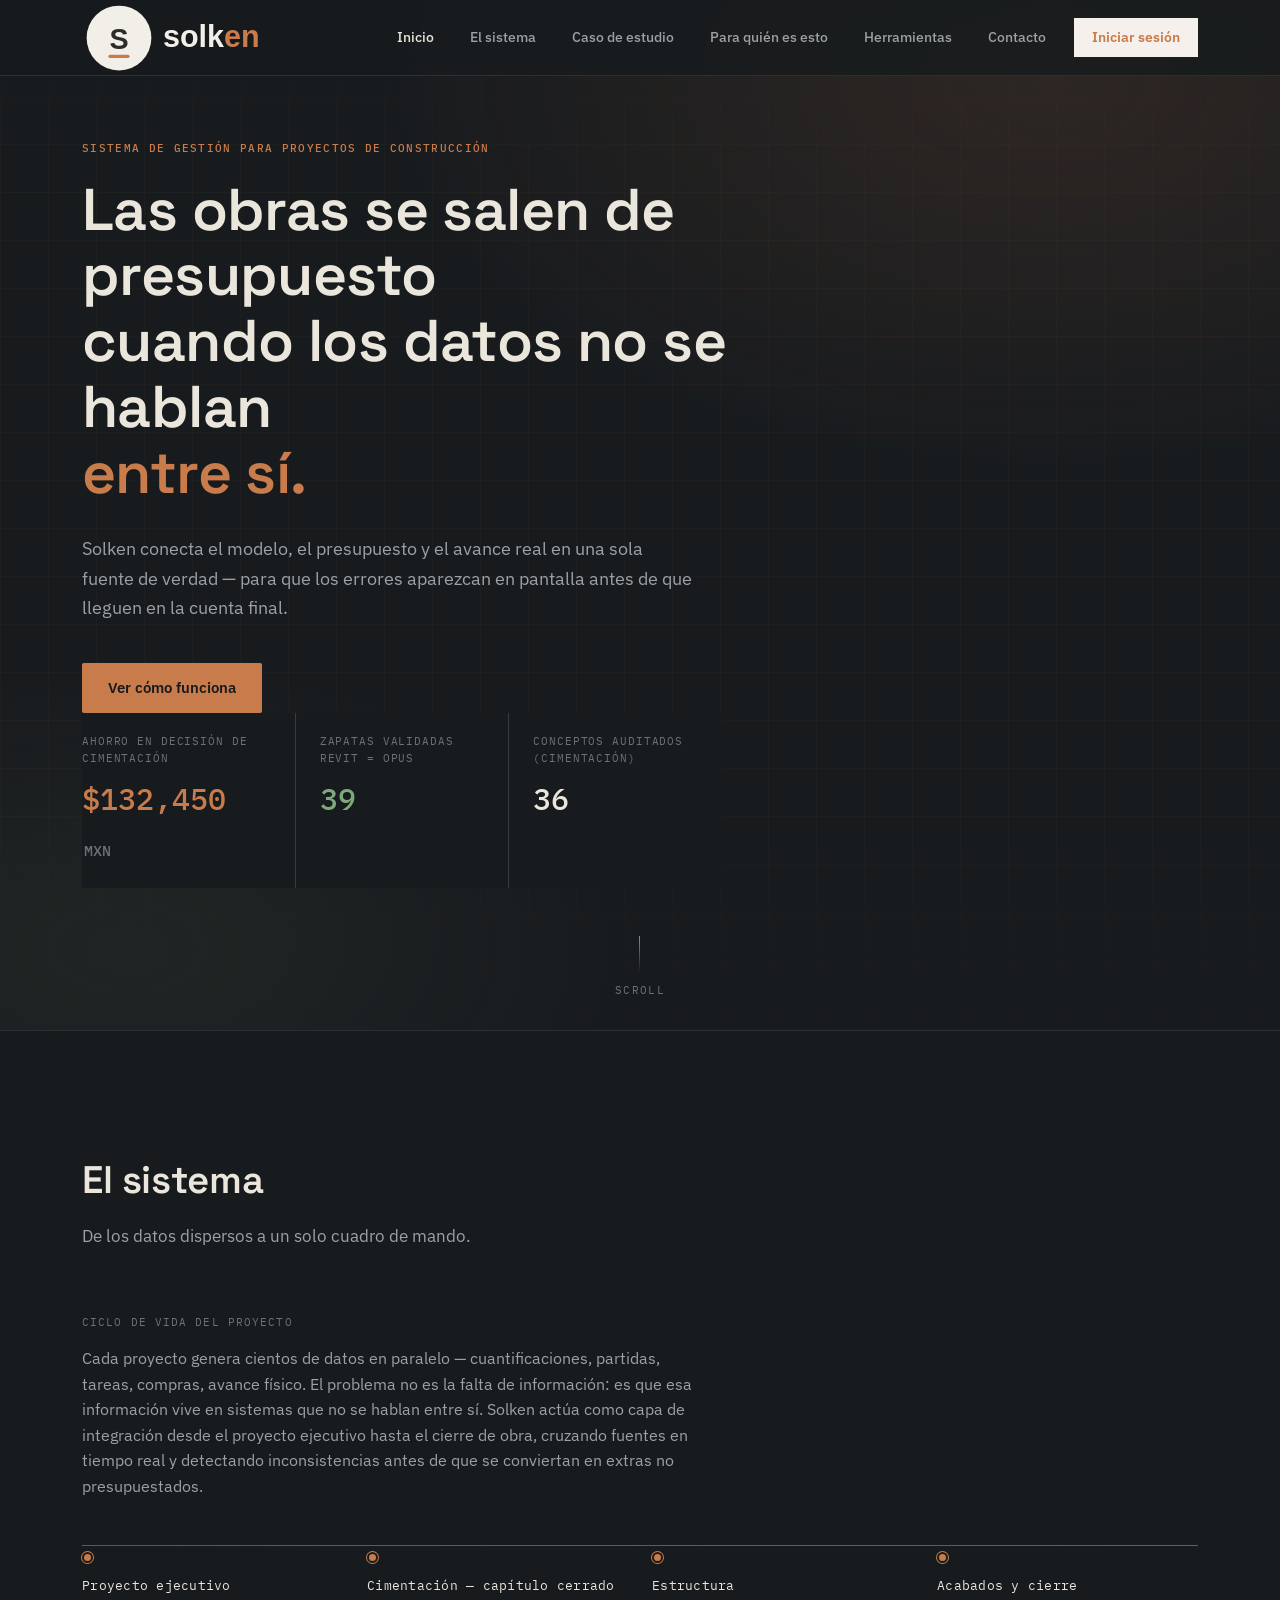
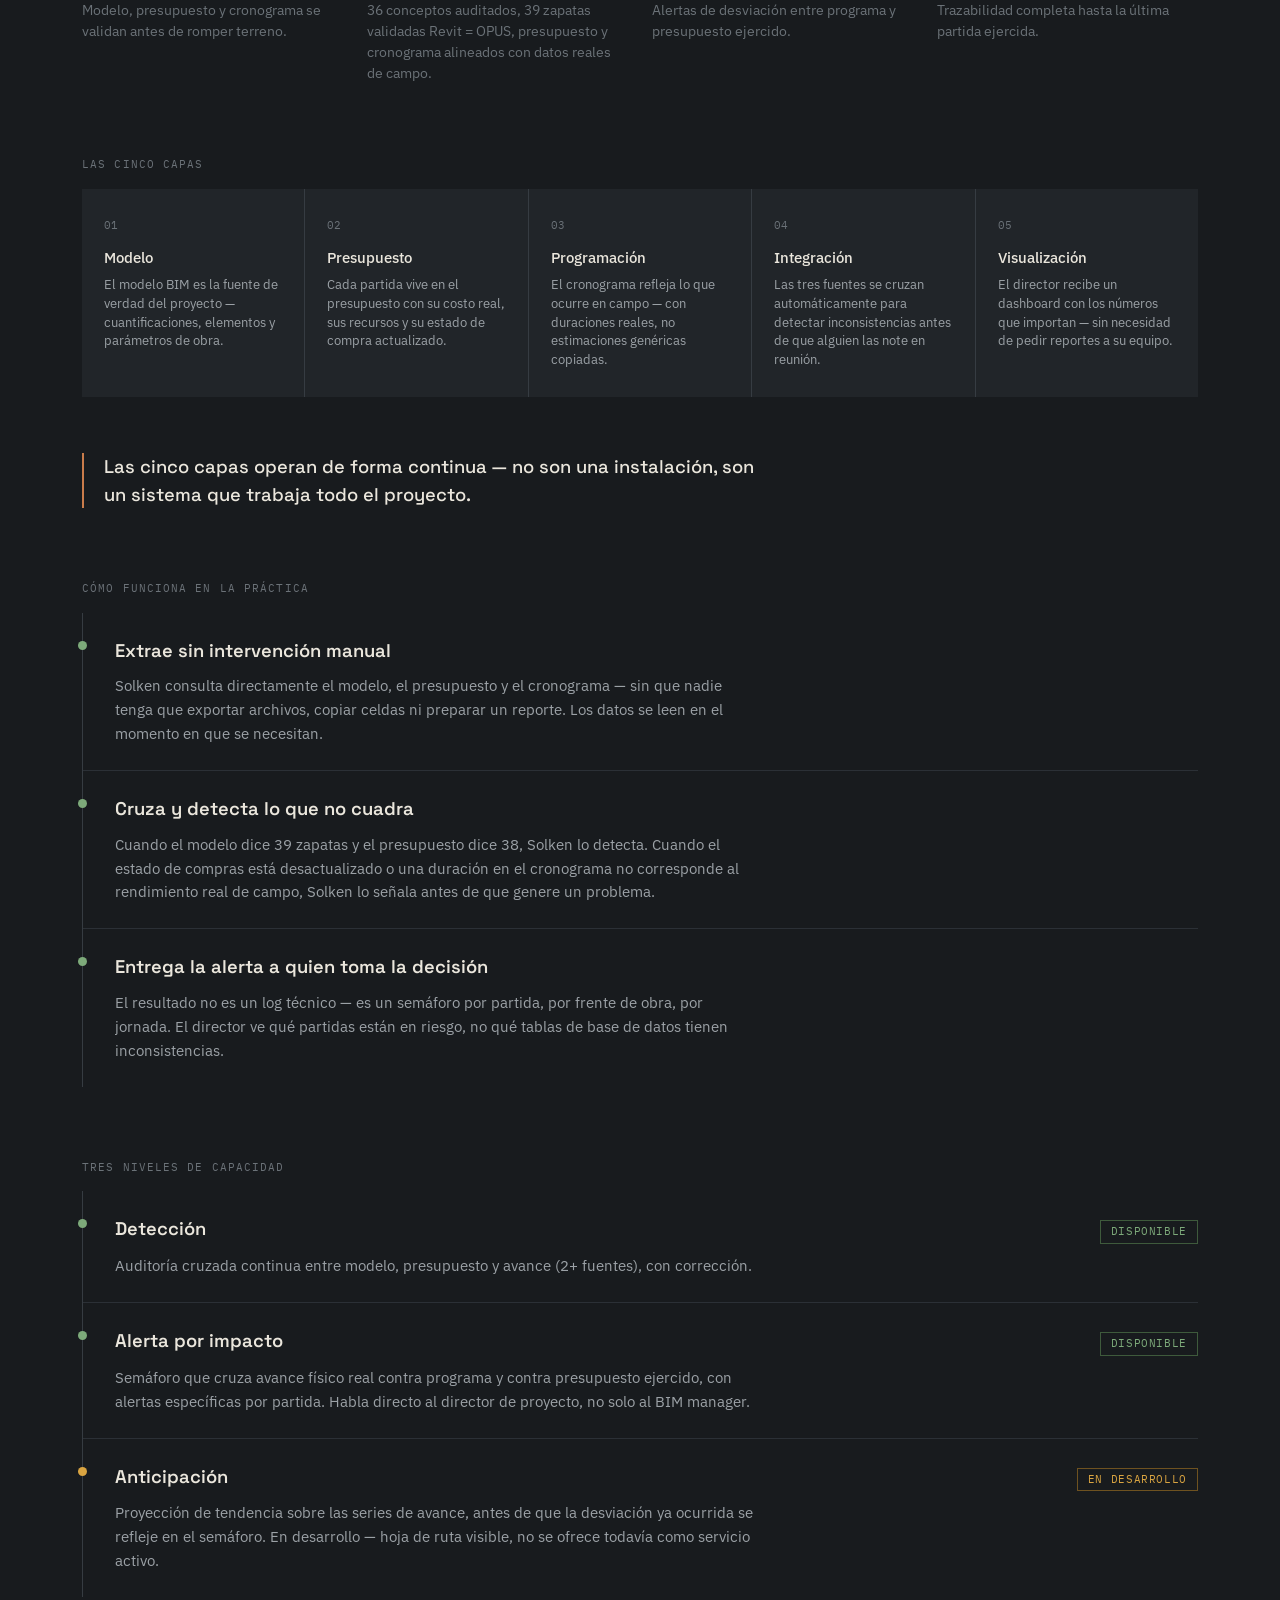
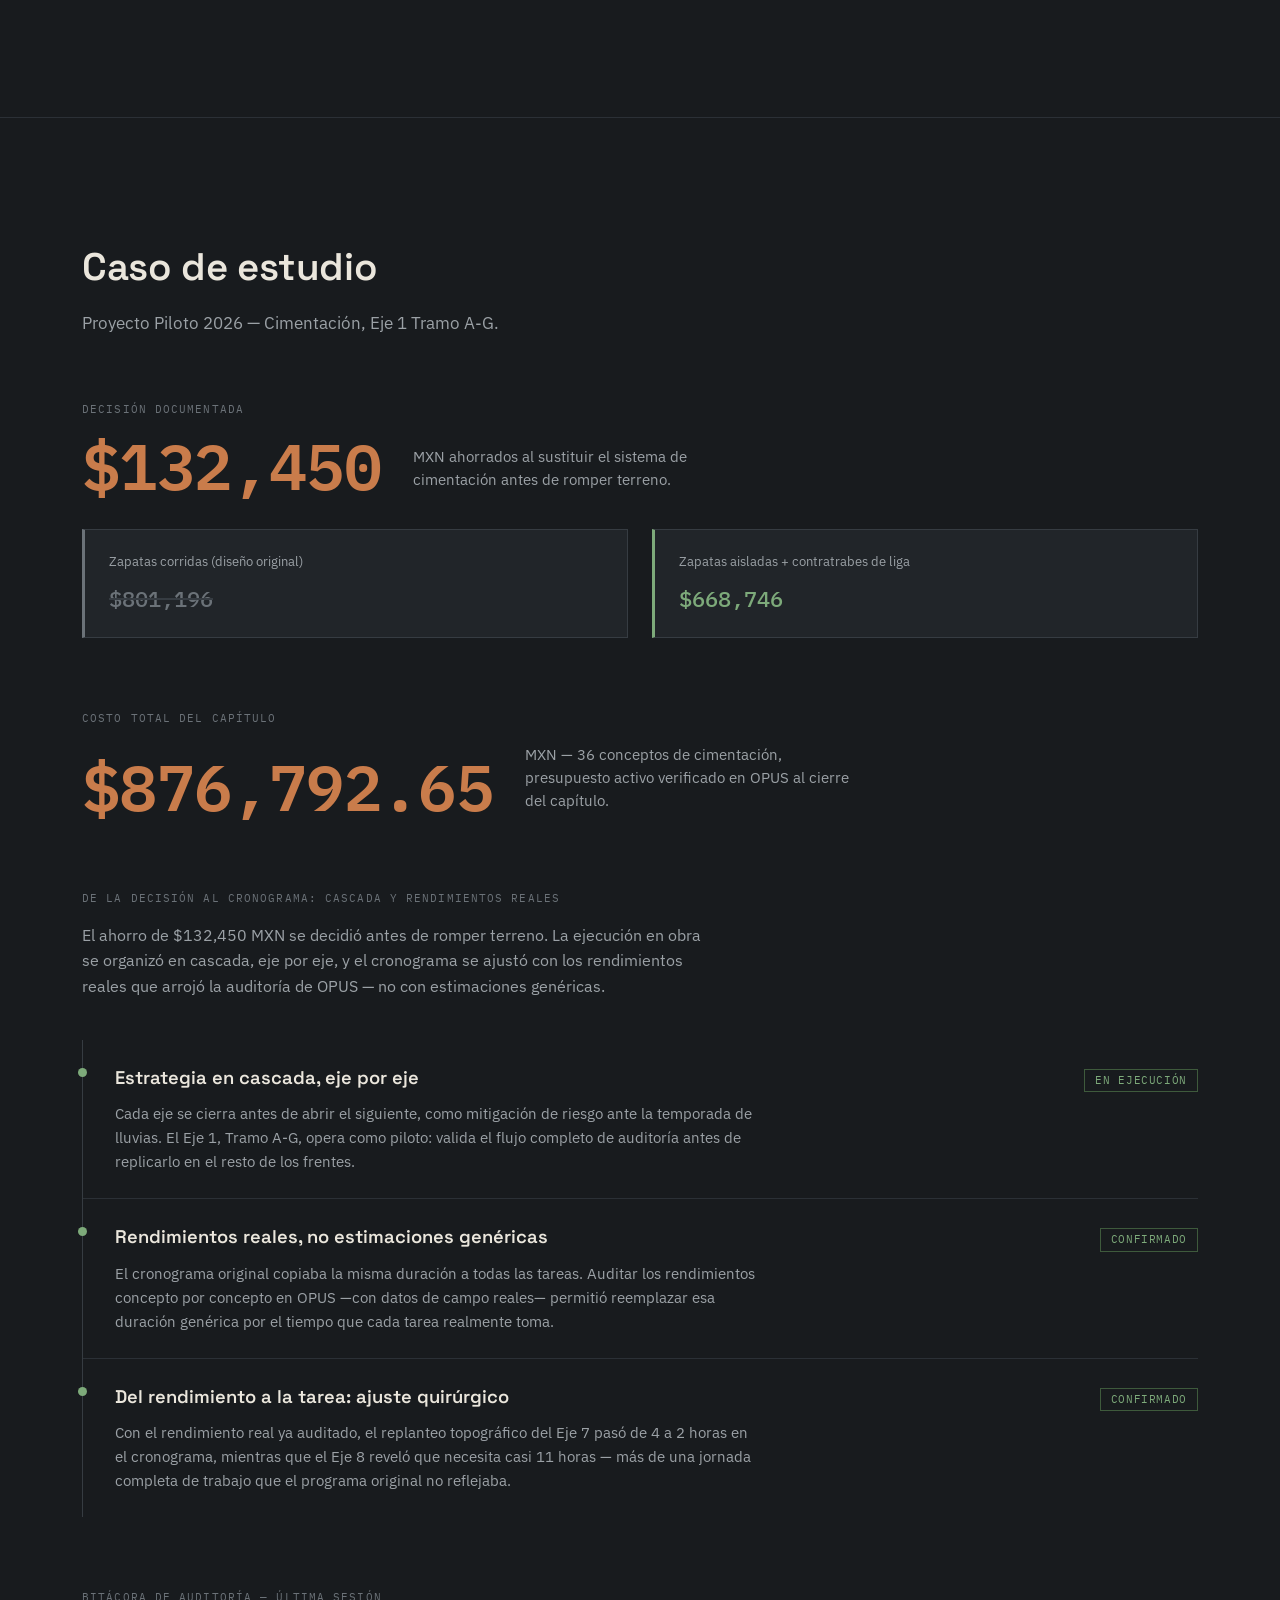
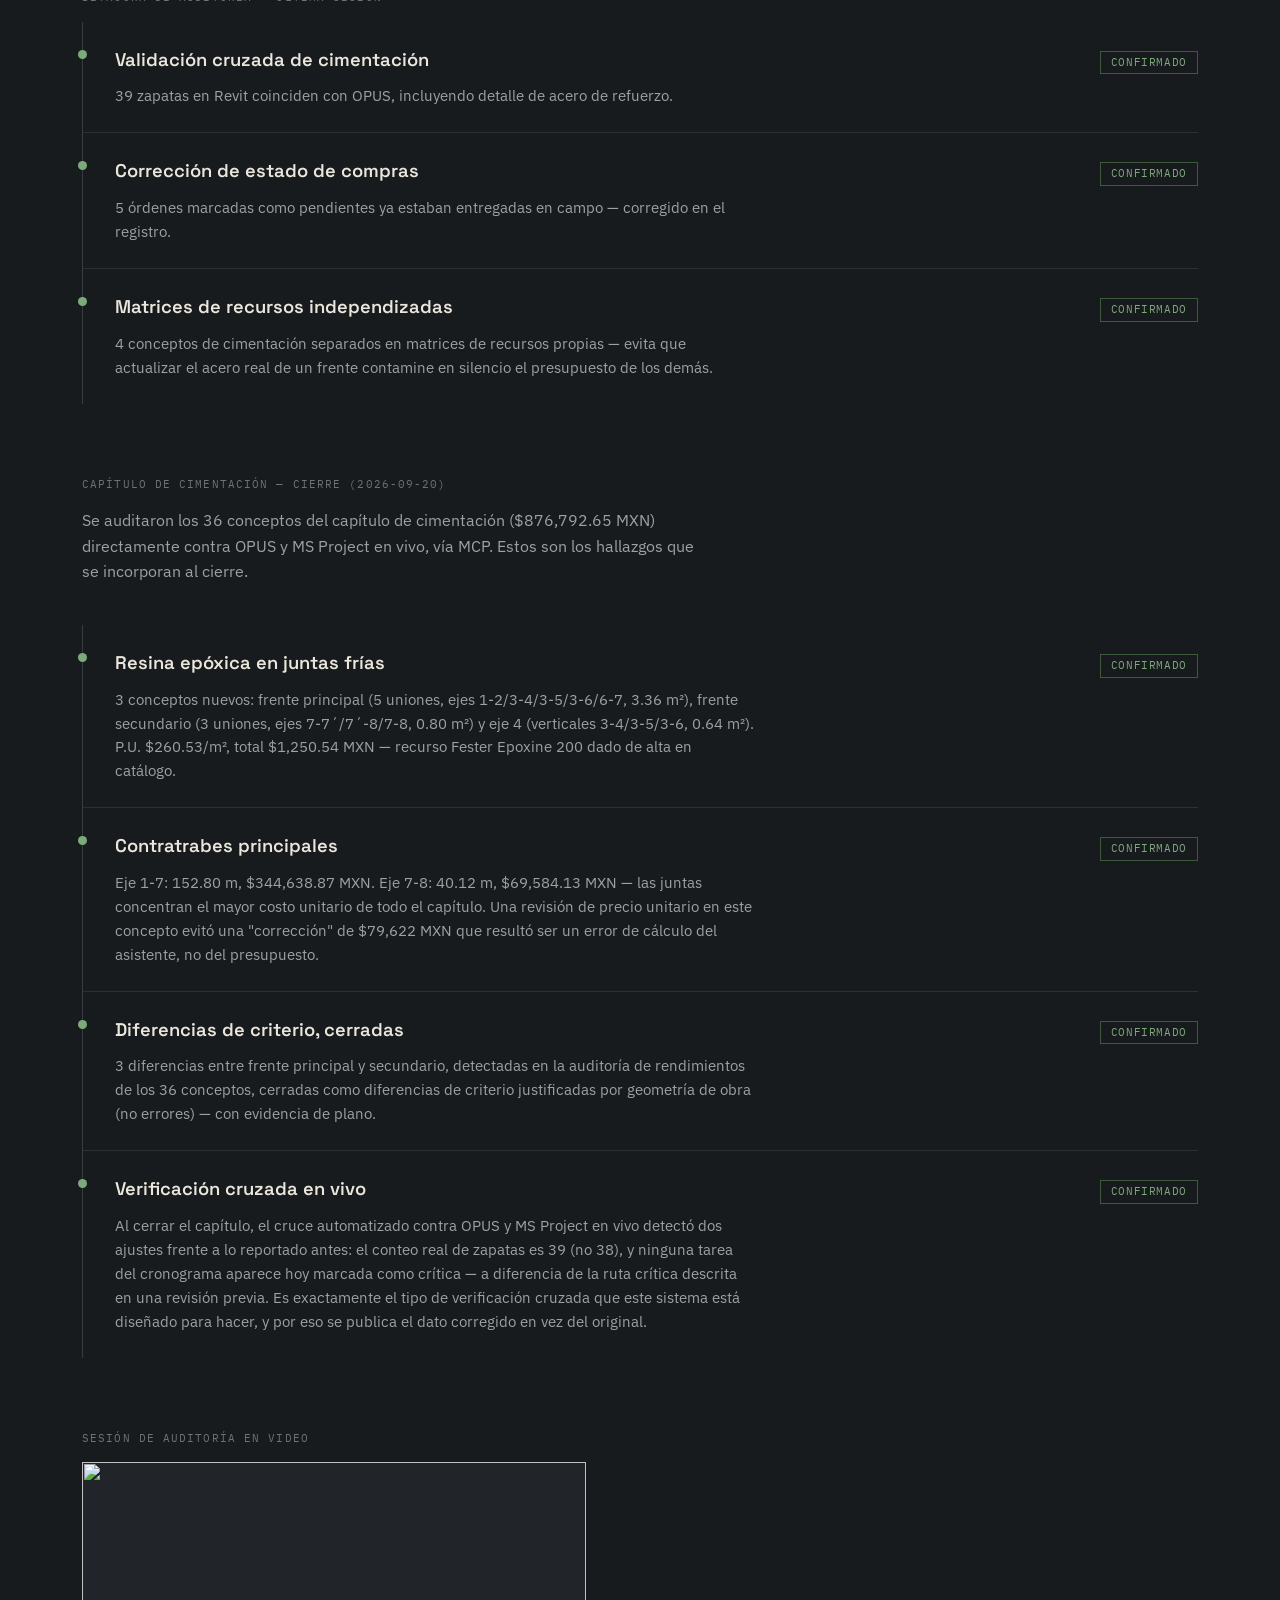
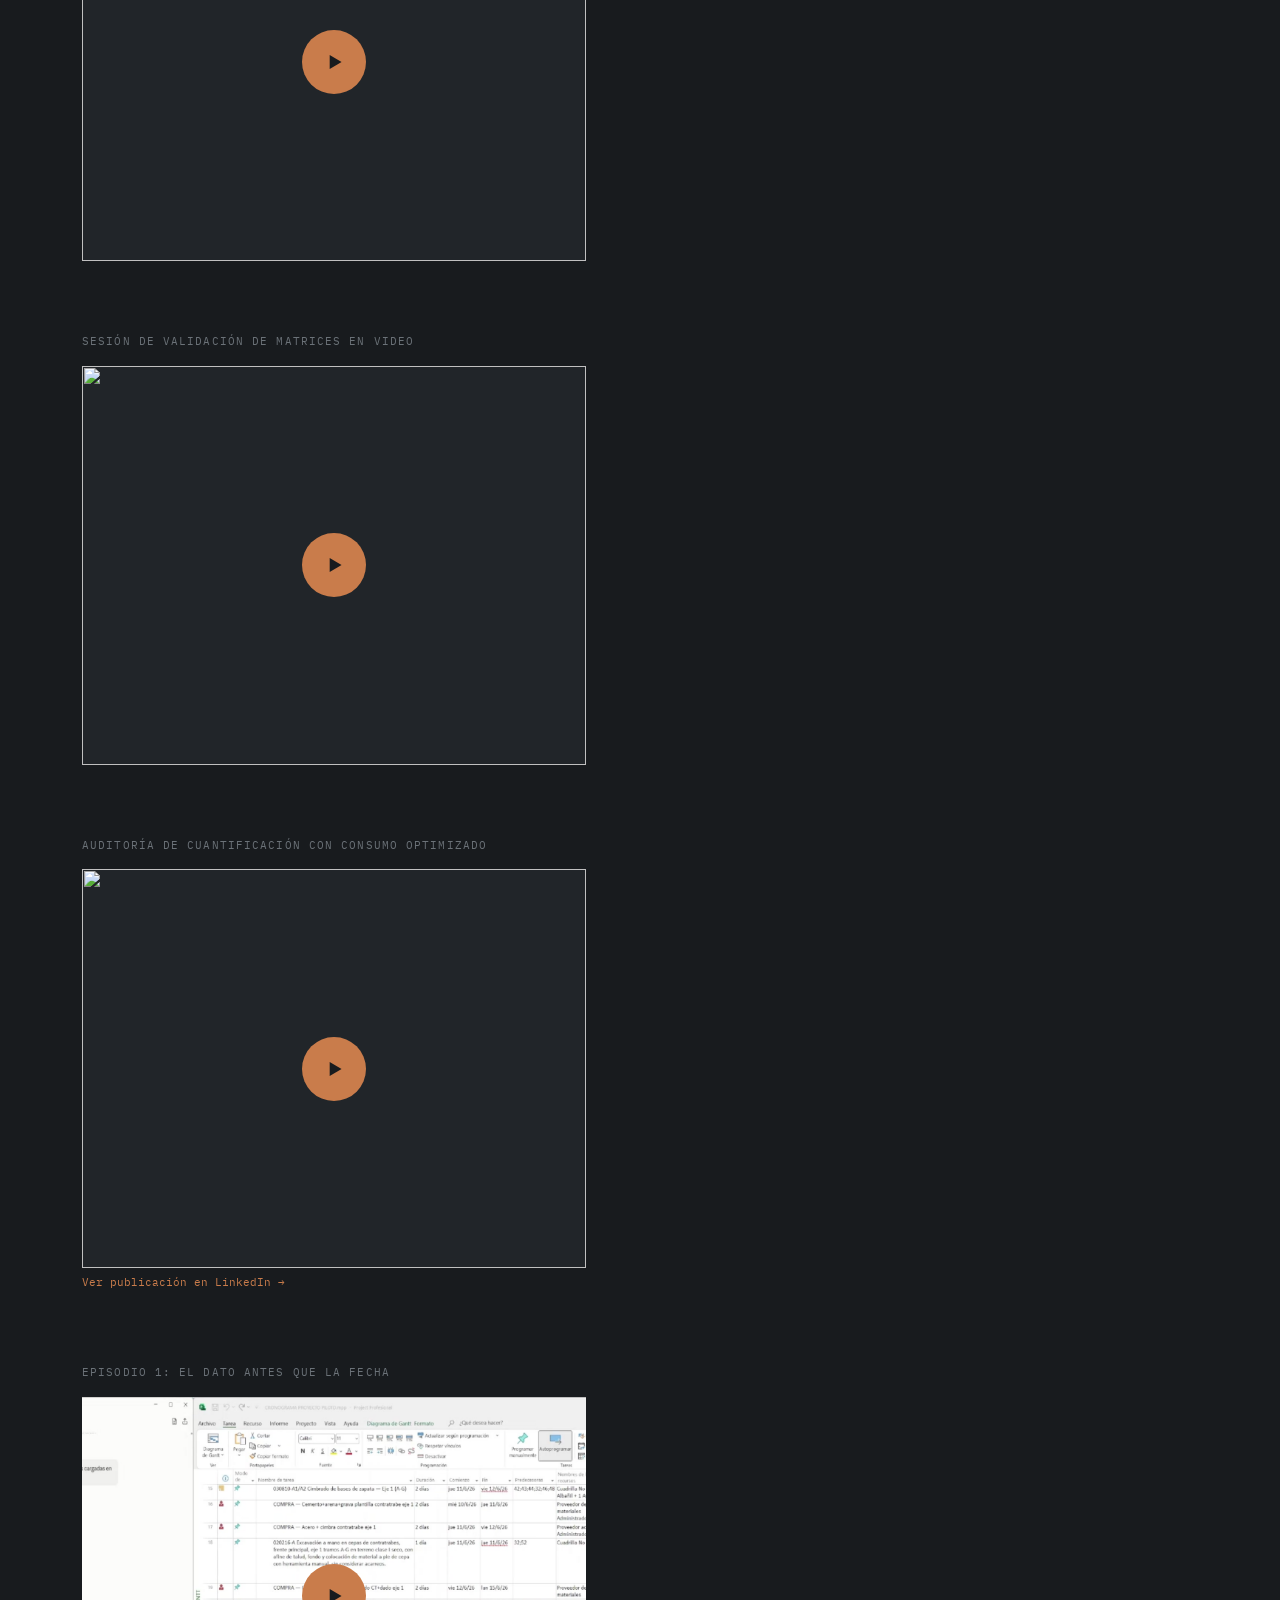
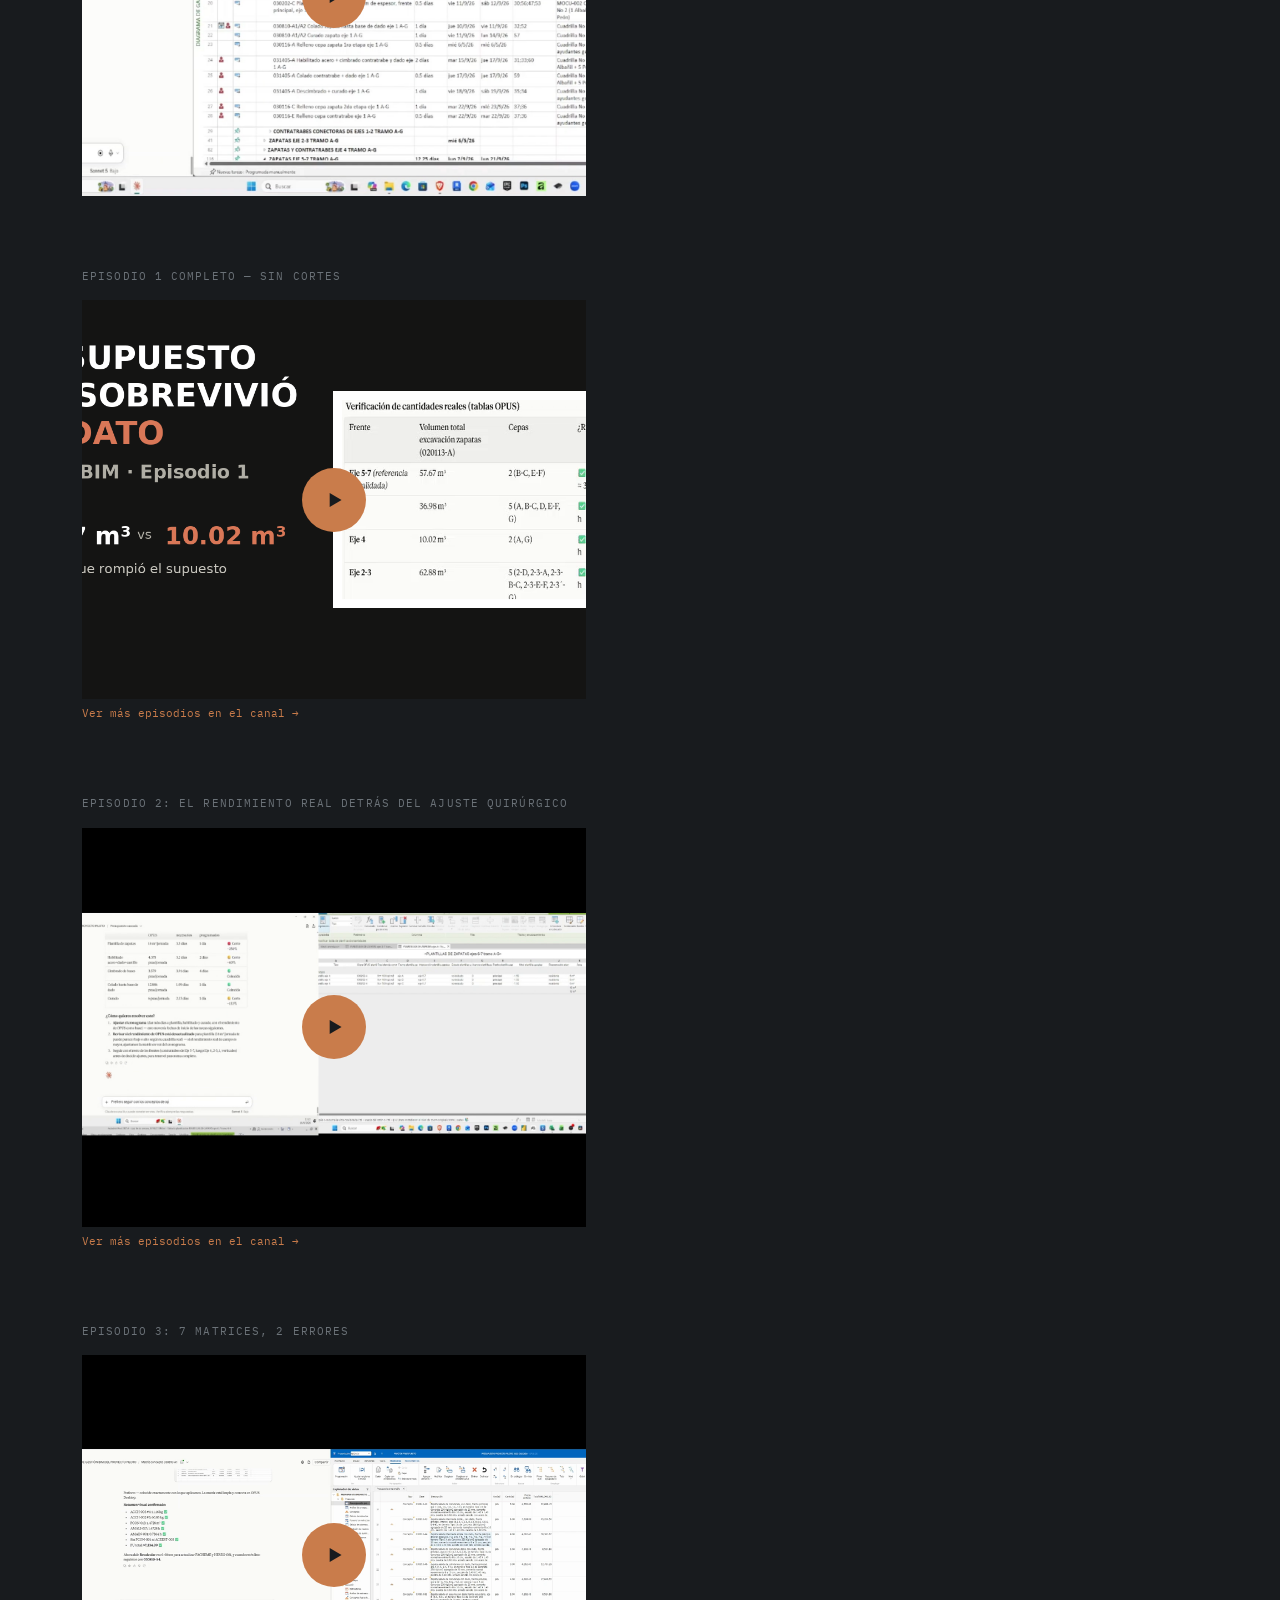
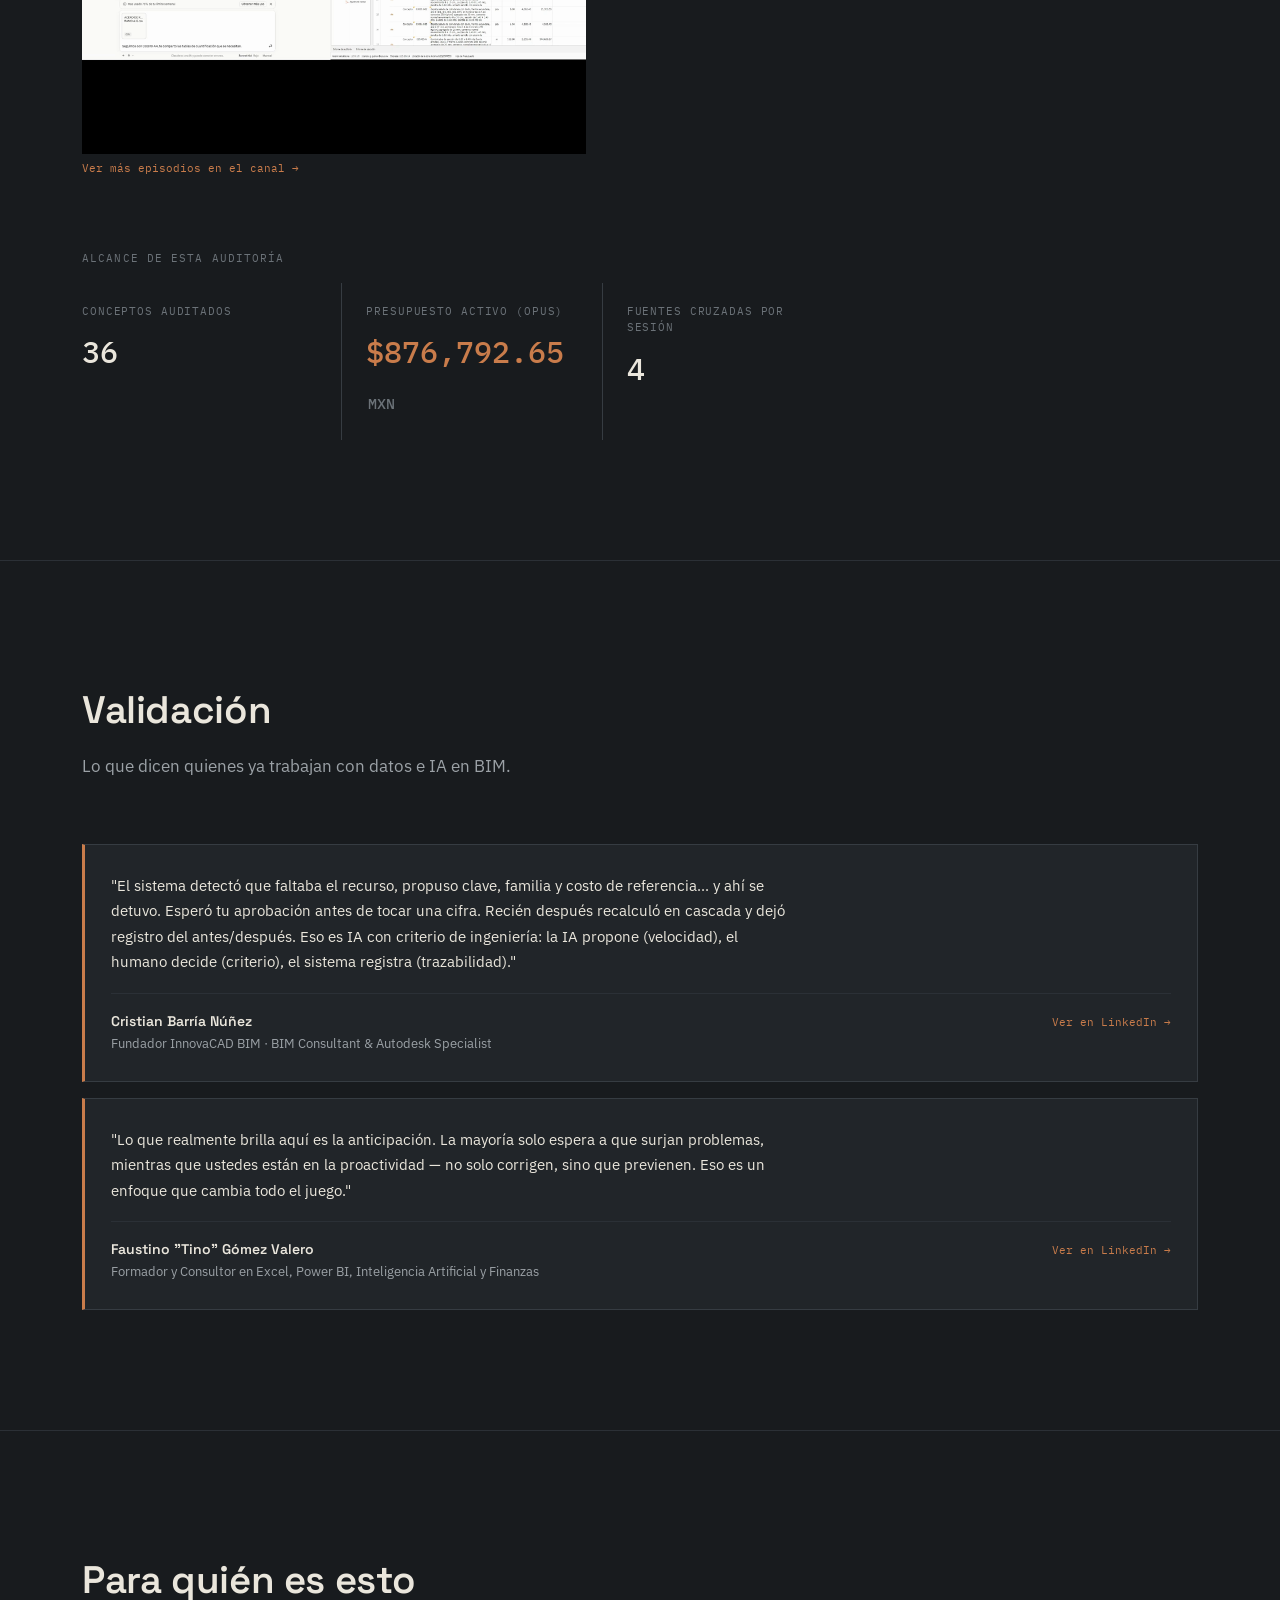
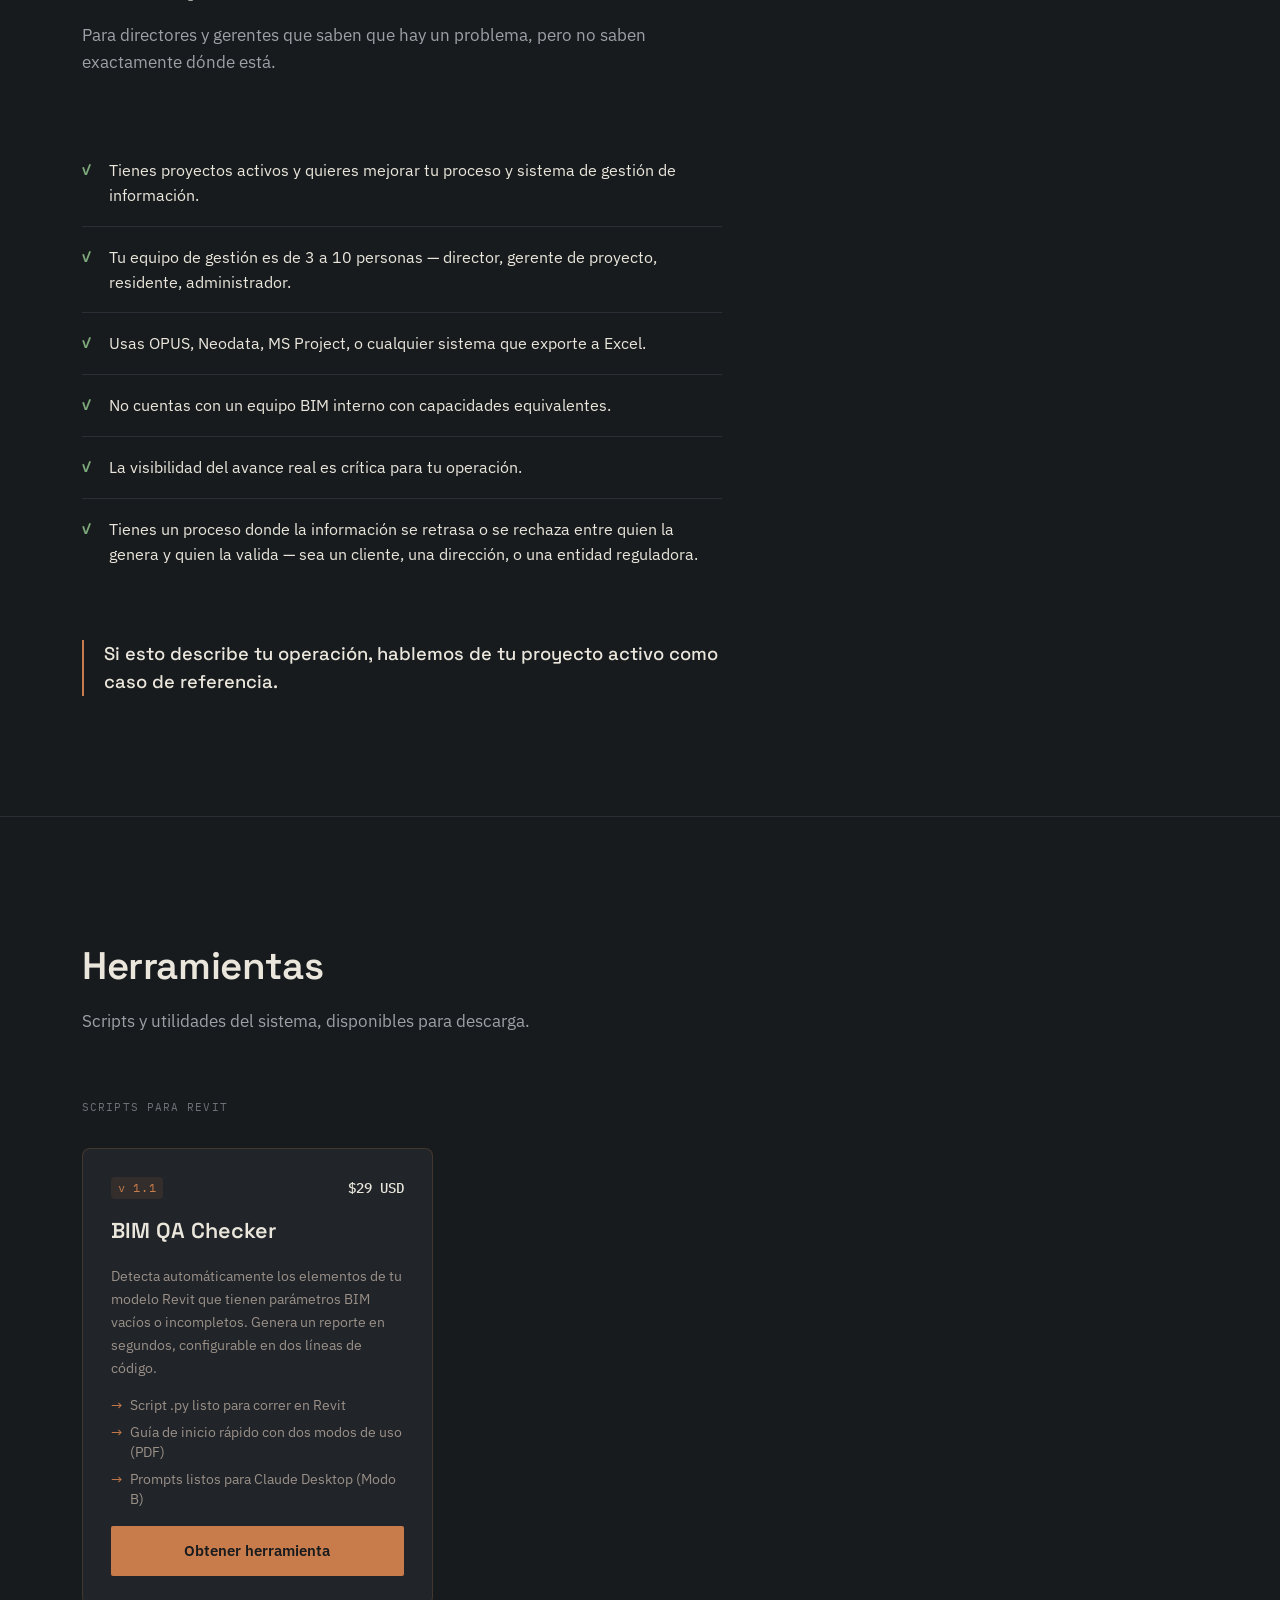
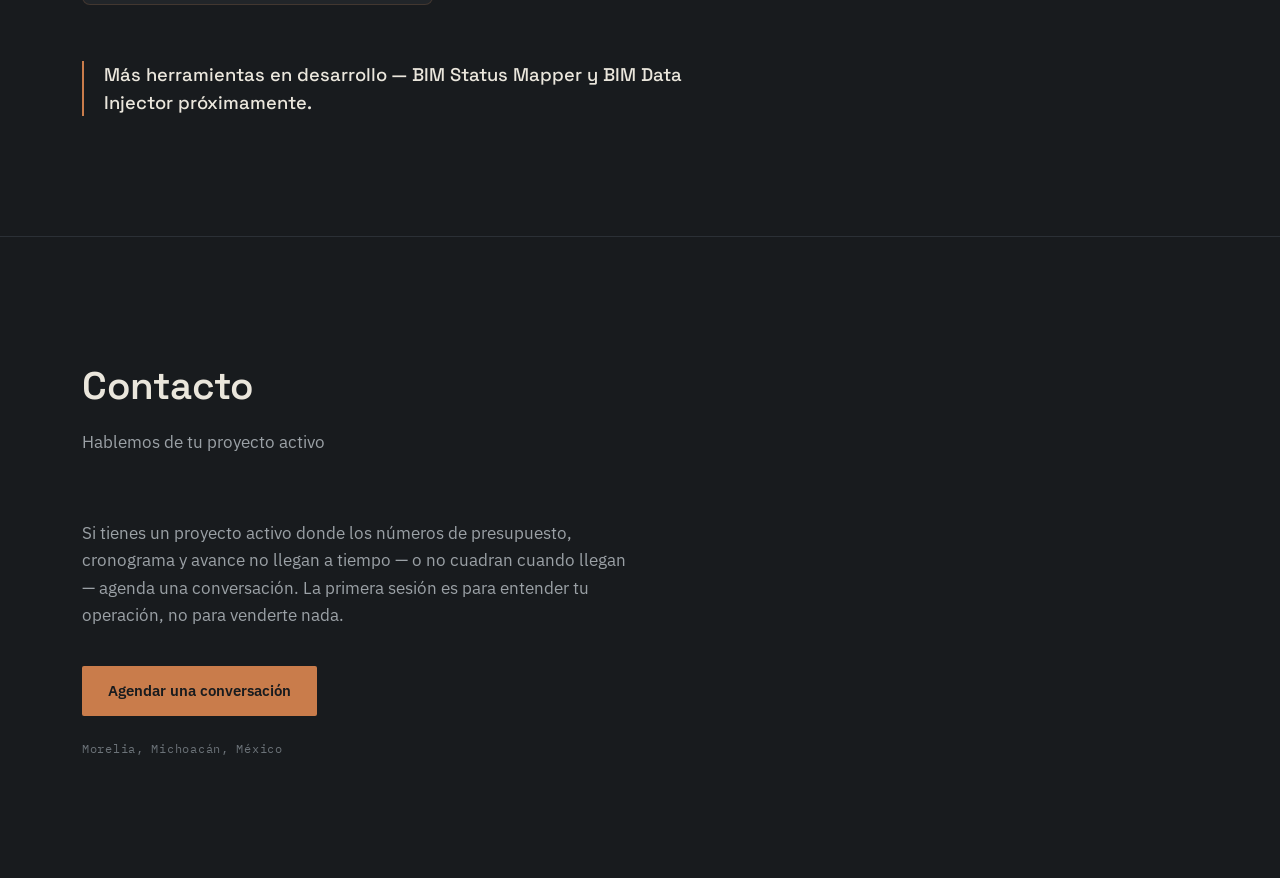
==== commit afb20b54: "fix: elimina accesos duplicados a planes y precios en /sistema, centralizados en Solken Agent" ====
--- a/sistema/index.html
+++ b/sistema/index.html
@@ -80,9 +80,6 @@
           <a href="#sistema" class="btn btn--primary">
             Ver cómo funciona
           </a>
-         <a href="../servicios.html" class="btn btn--ghost">
-  Ver planes y precios
-</a>
         </div>
 
         <dl class="metric-grid metric-grid--narrow">
@@ -856,11 +853,8 @@
             class="btn btn--primary"
           >
             Agendar una conversación
-             </a>
-    <a href="../servicios.html" class="btn btn--ghost">
-      Ver planes de Solken
-    </a>
-  </div>
+          </a>
+        </div>
 
         <p class="contacto__location">Morelia, Michoacán, México</p>
       </div>
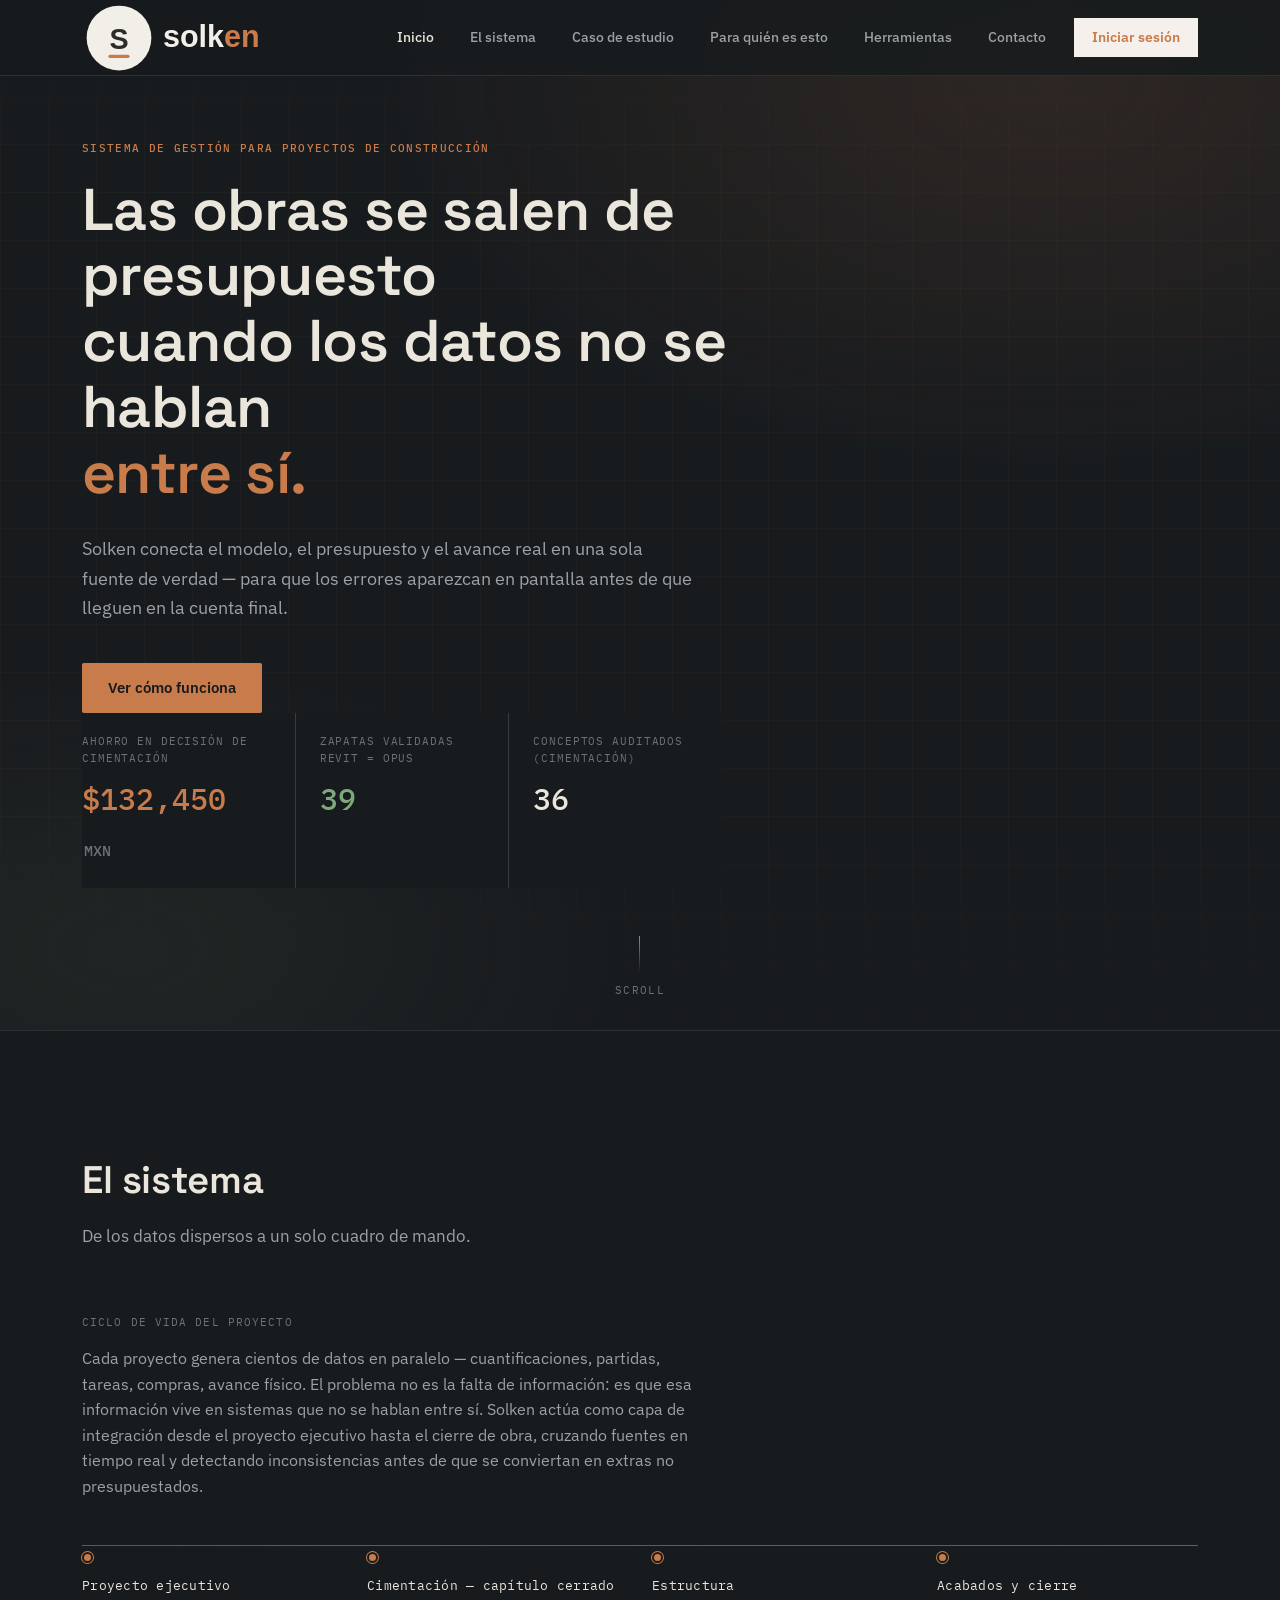
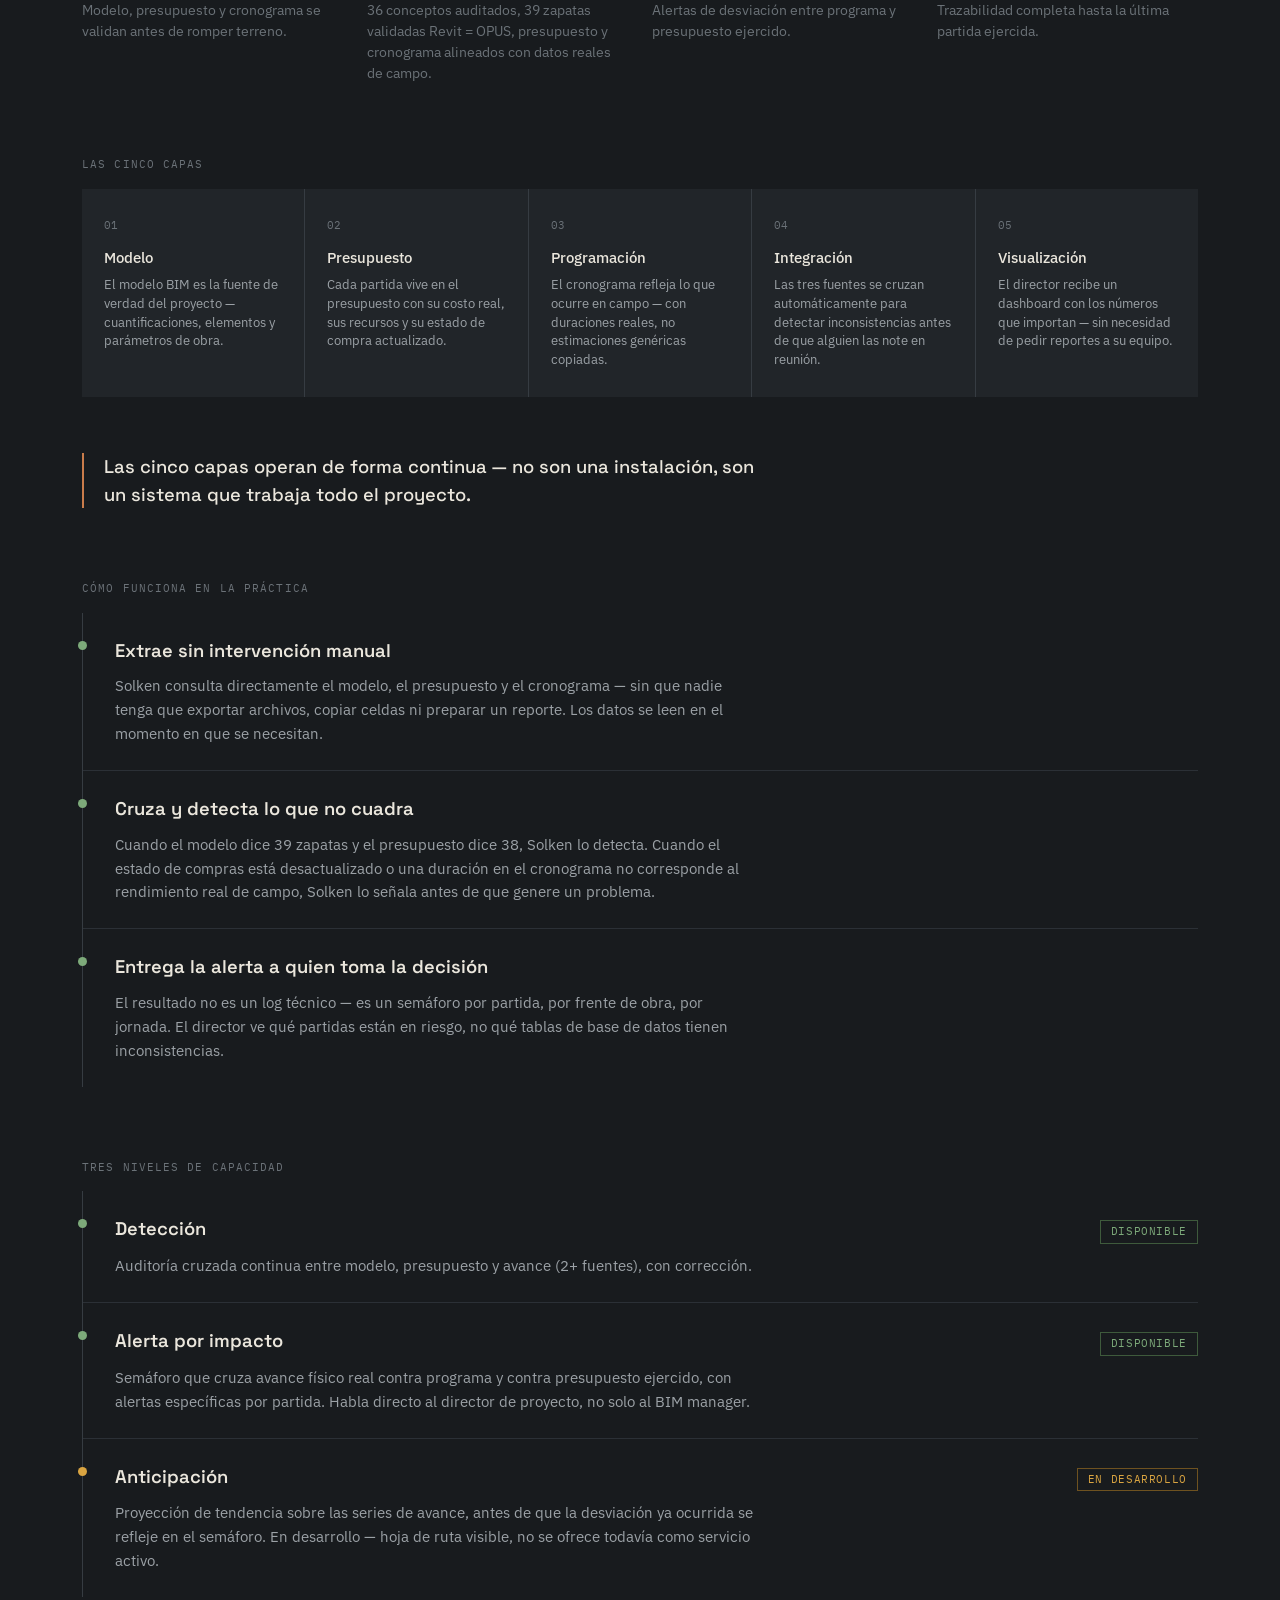
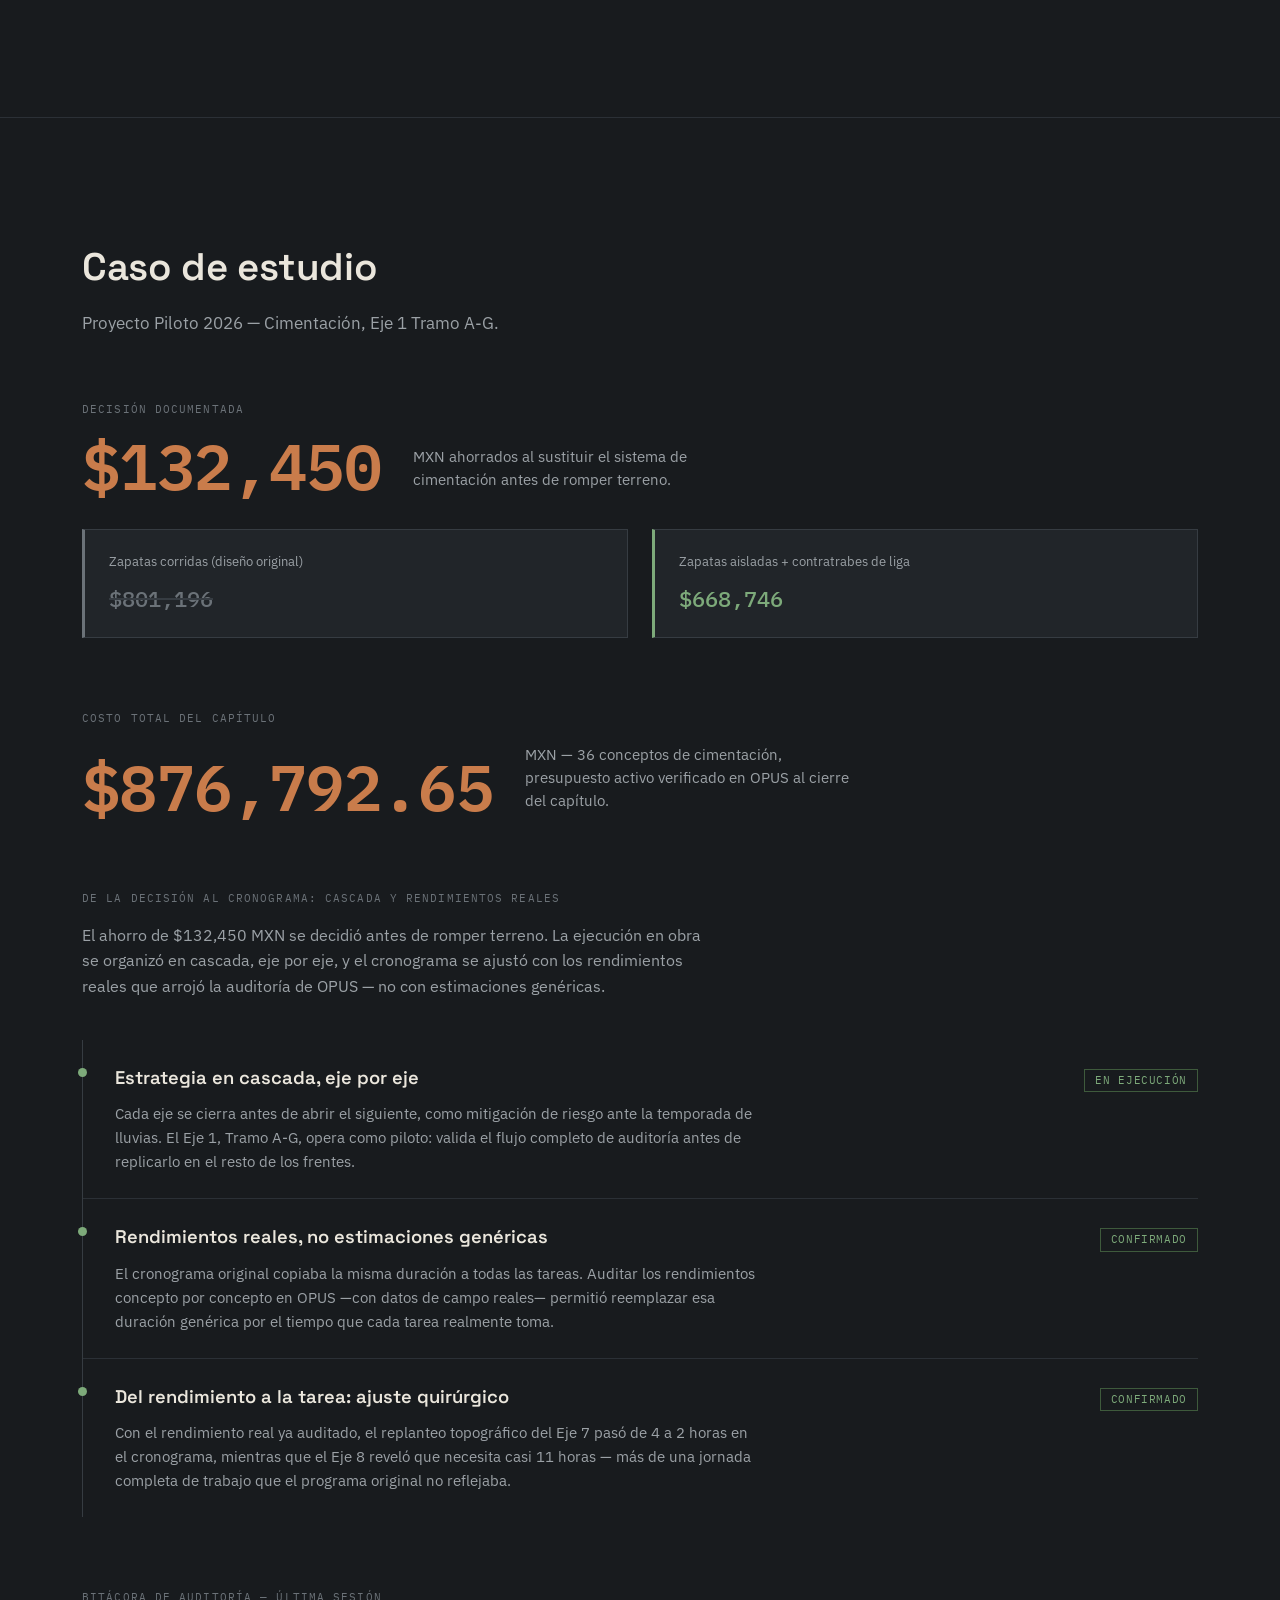
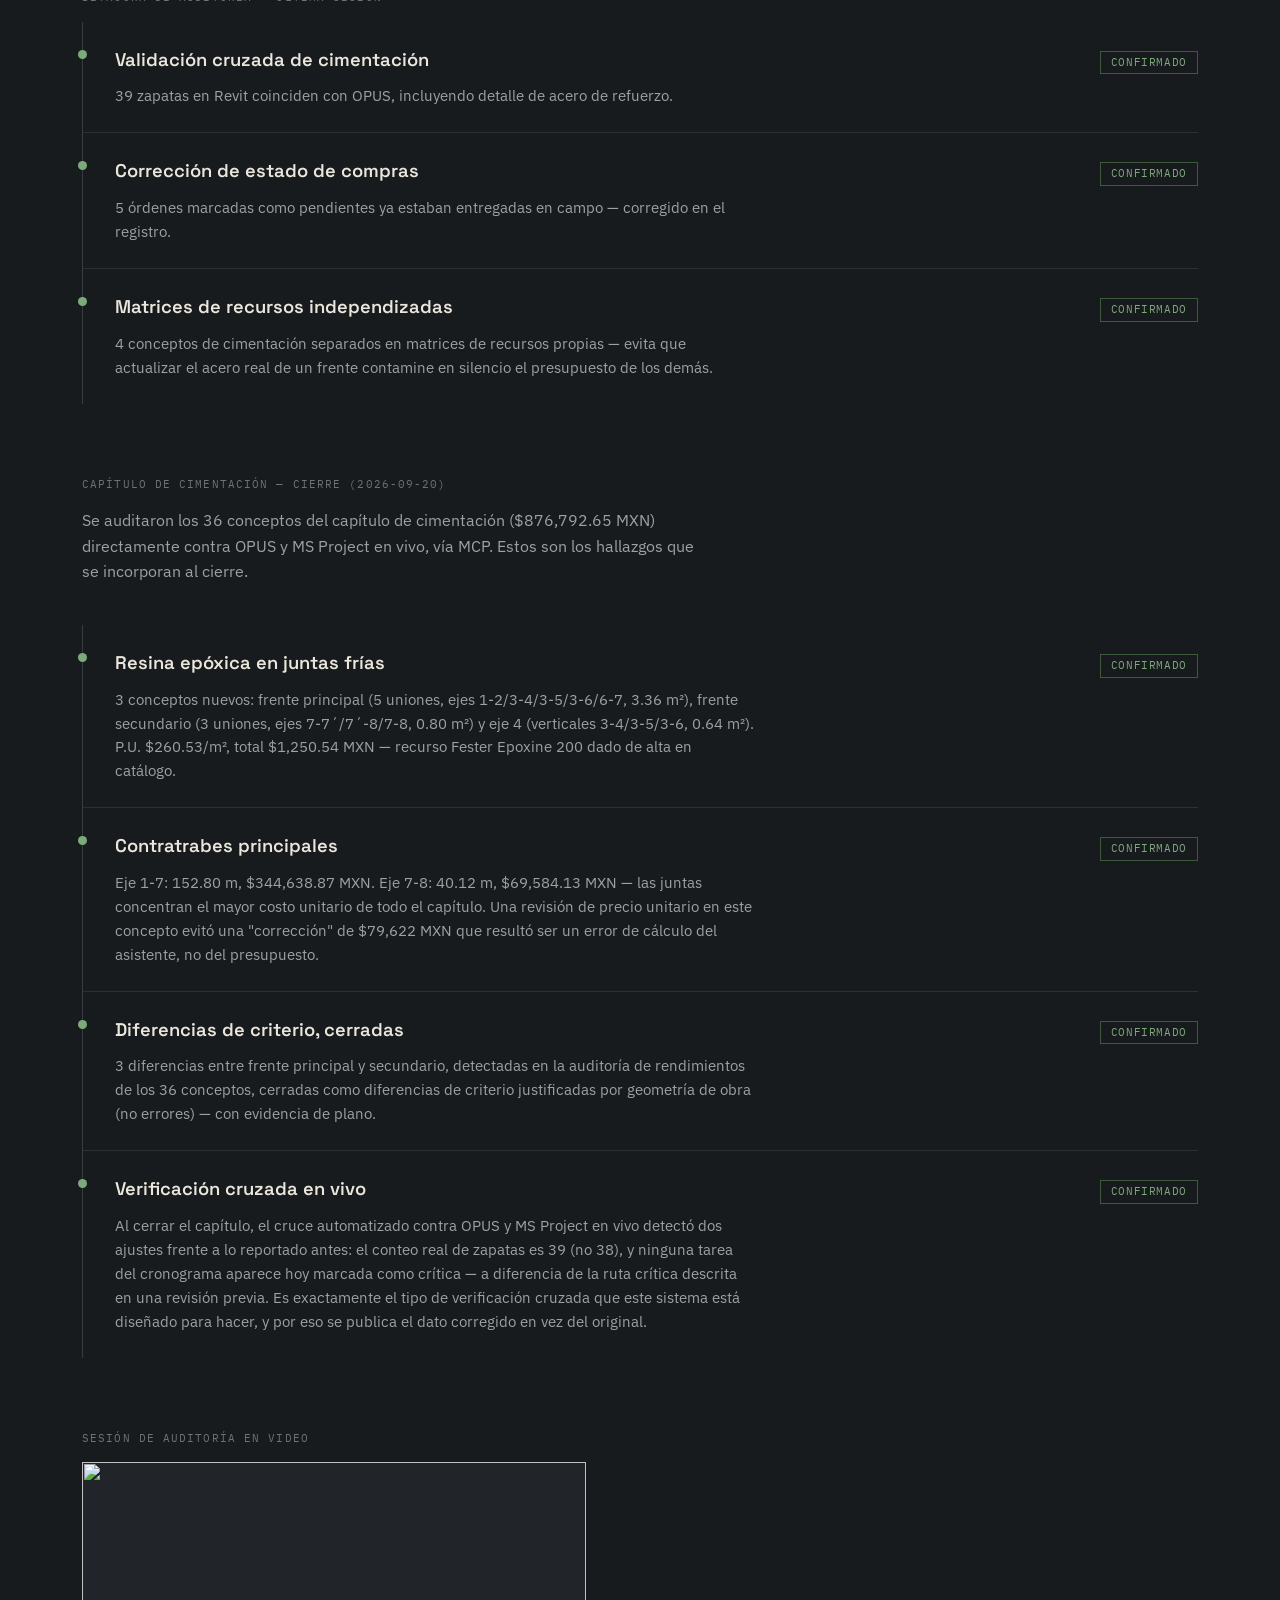
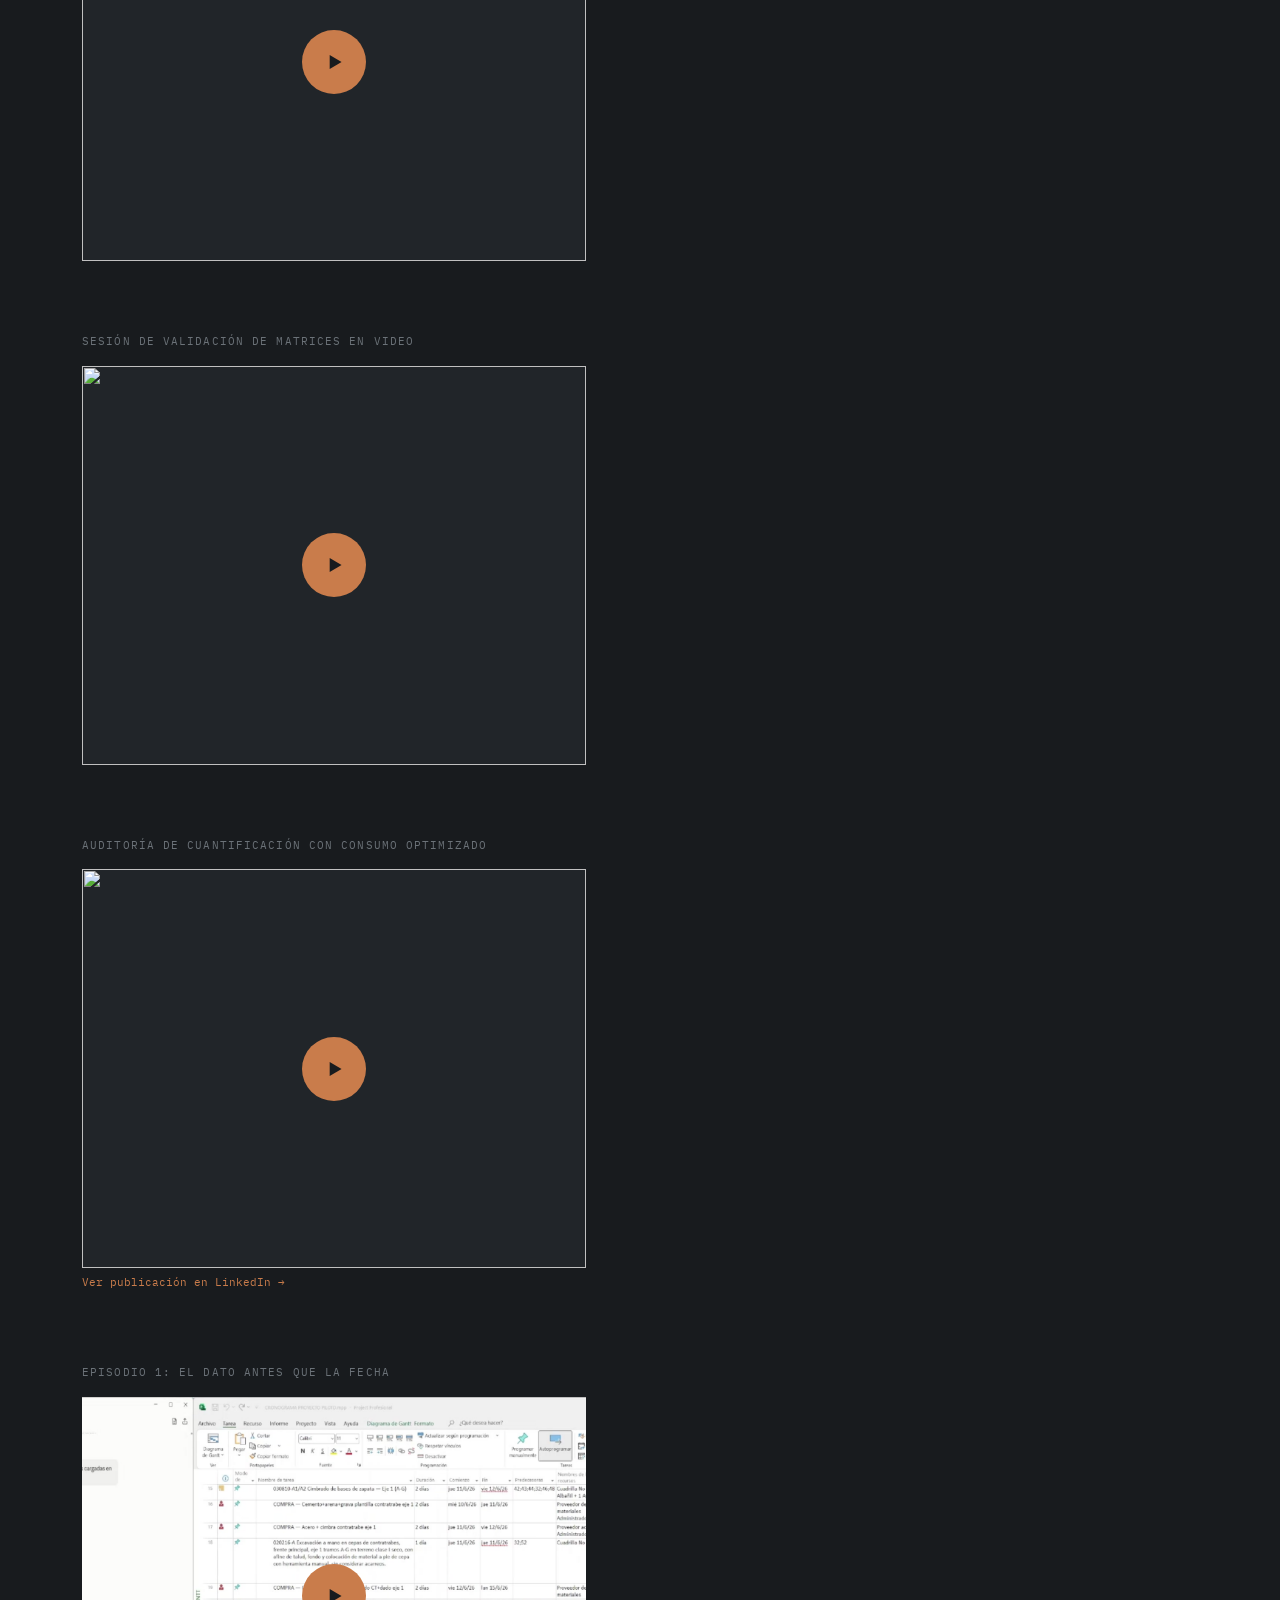
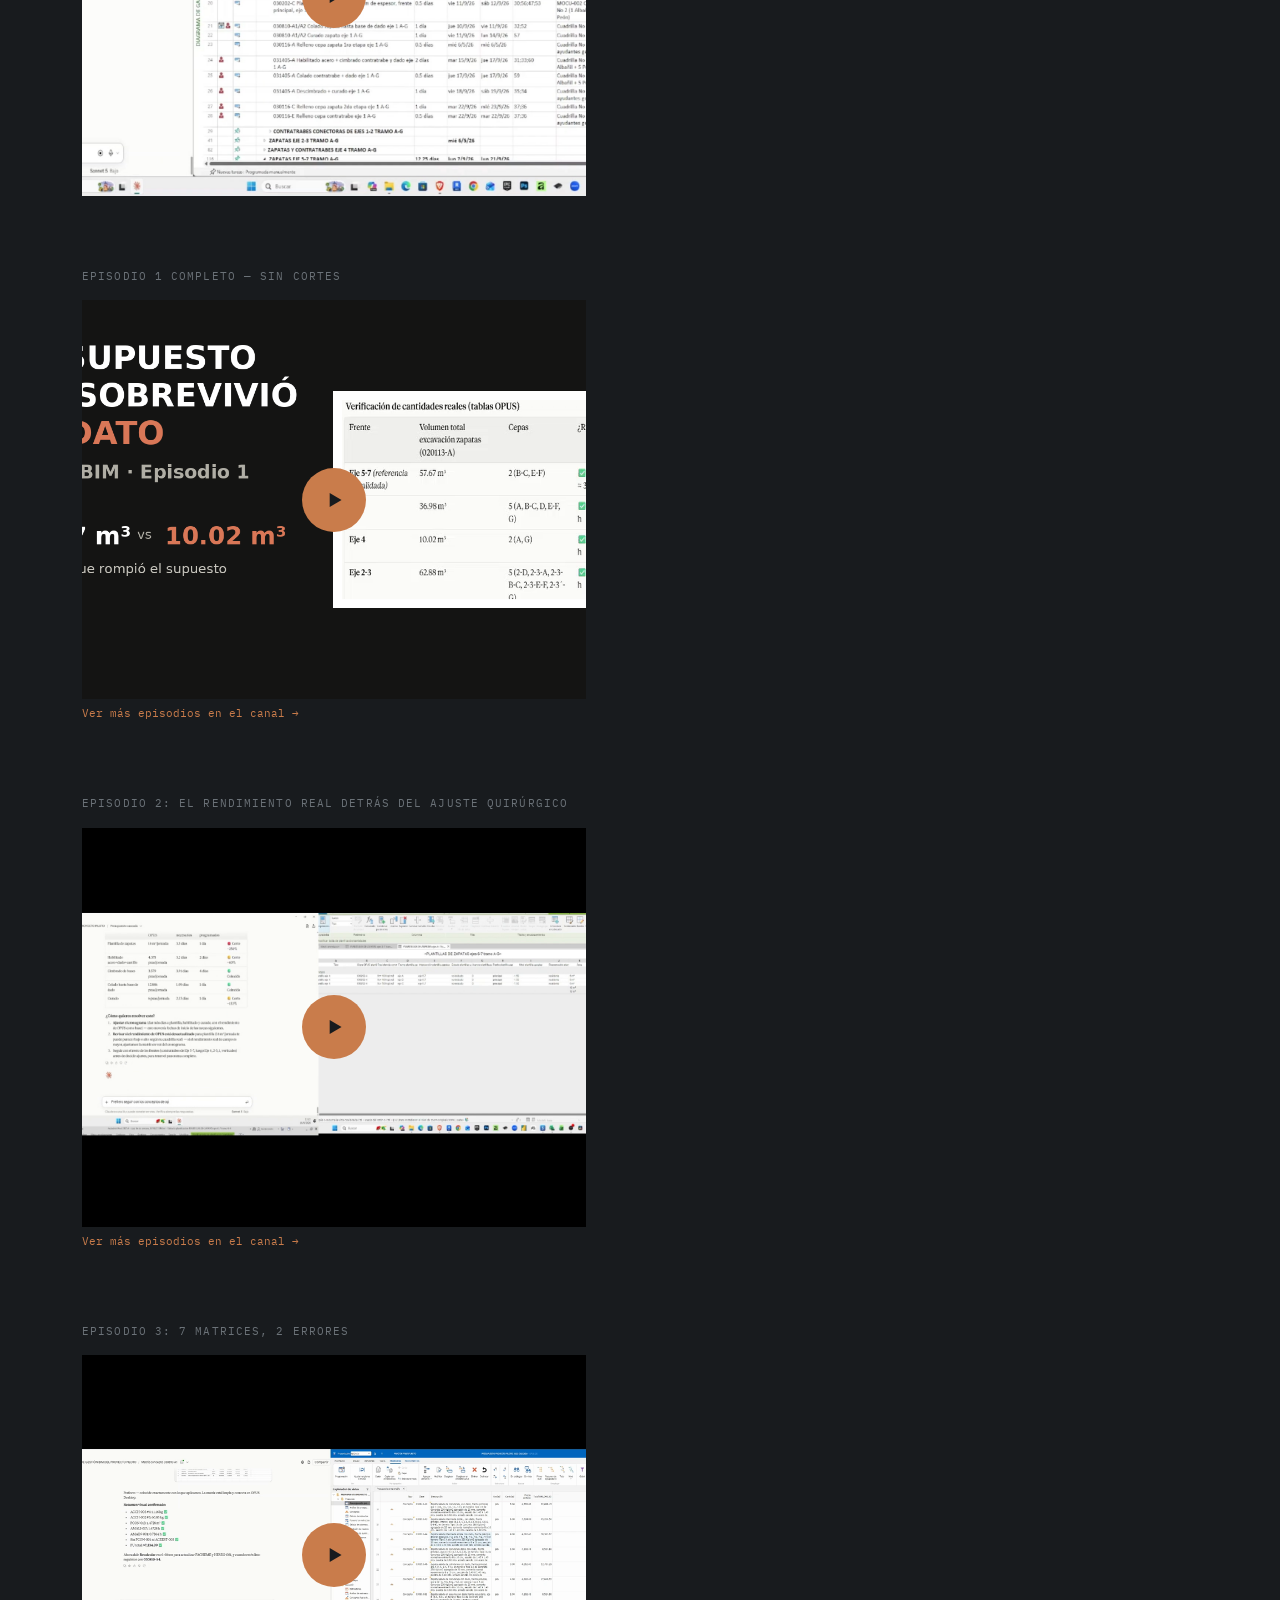
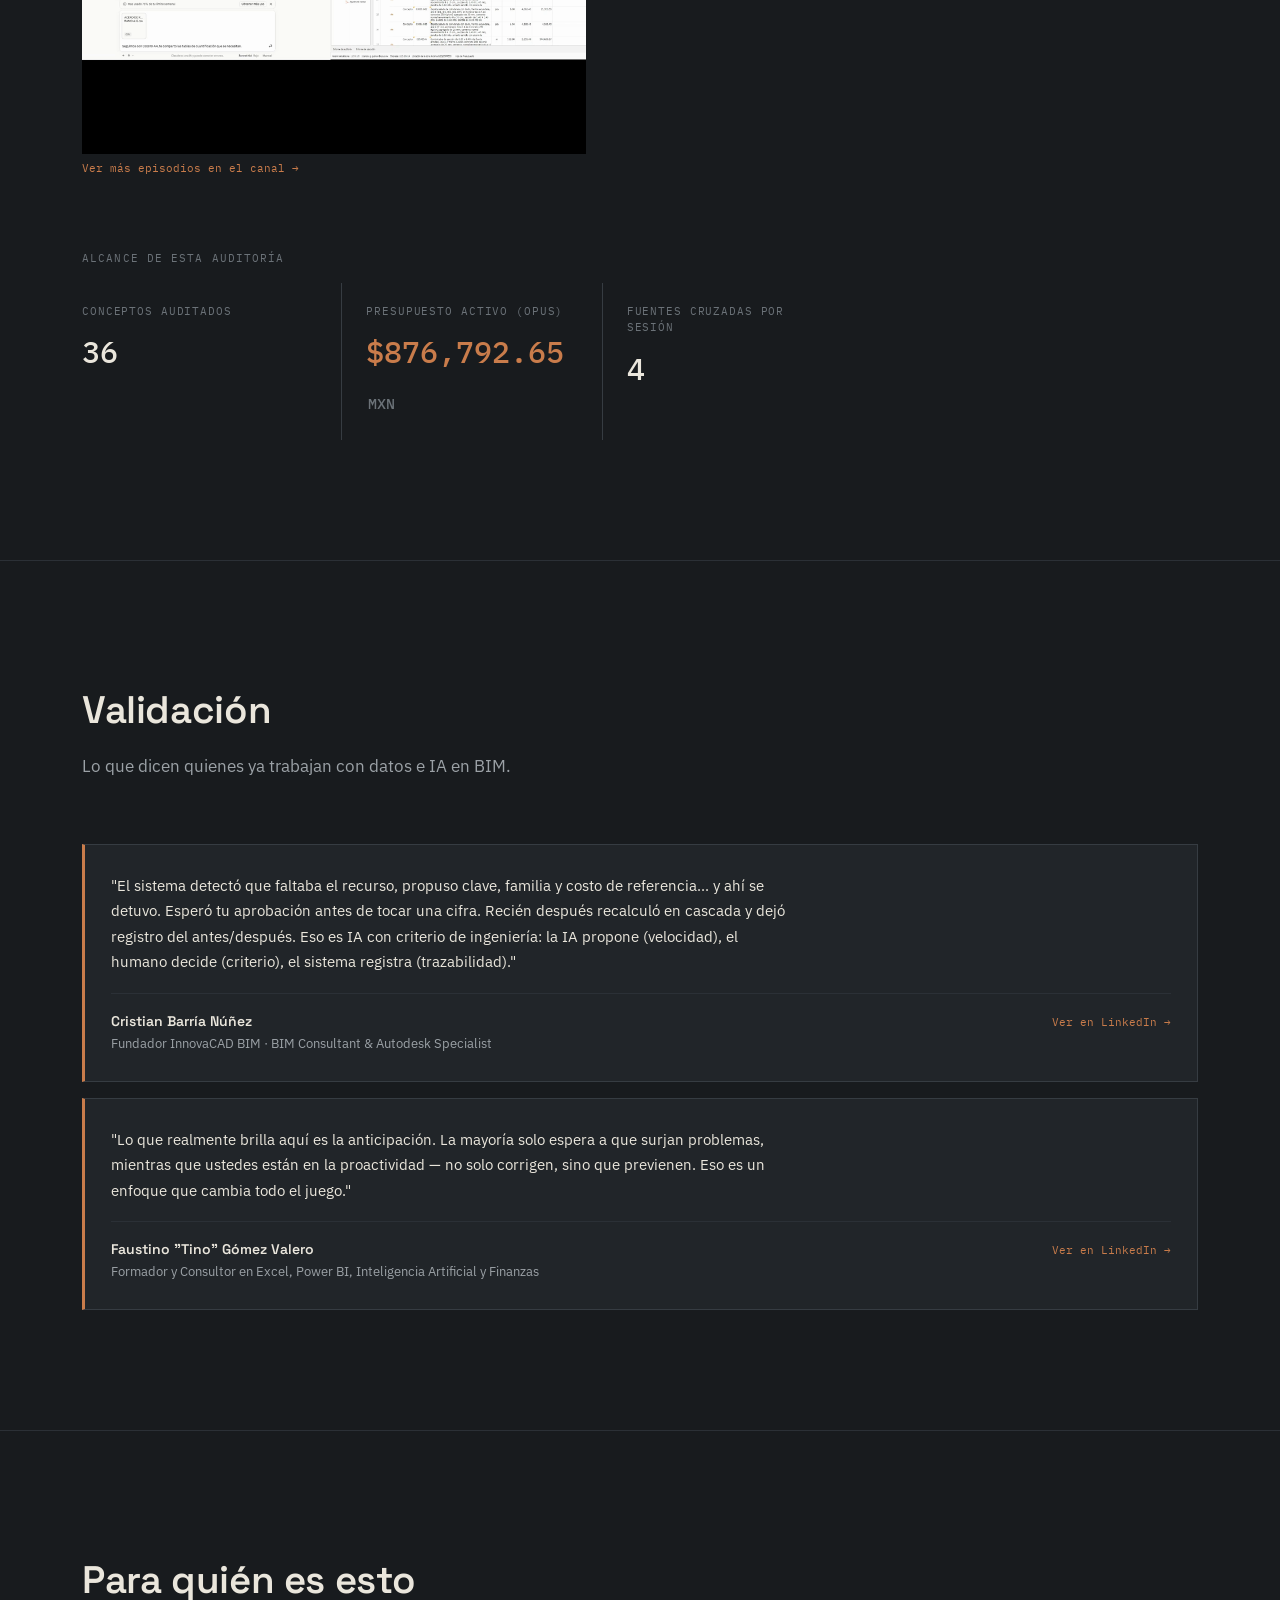
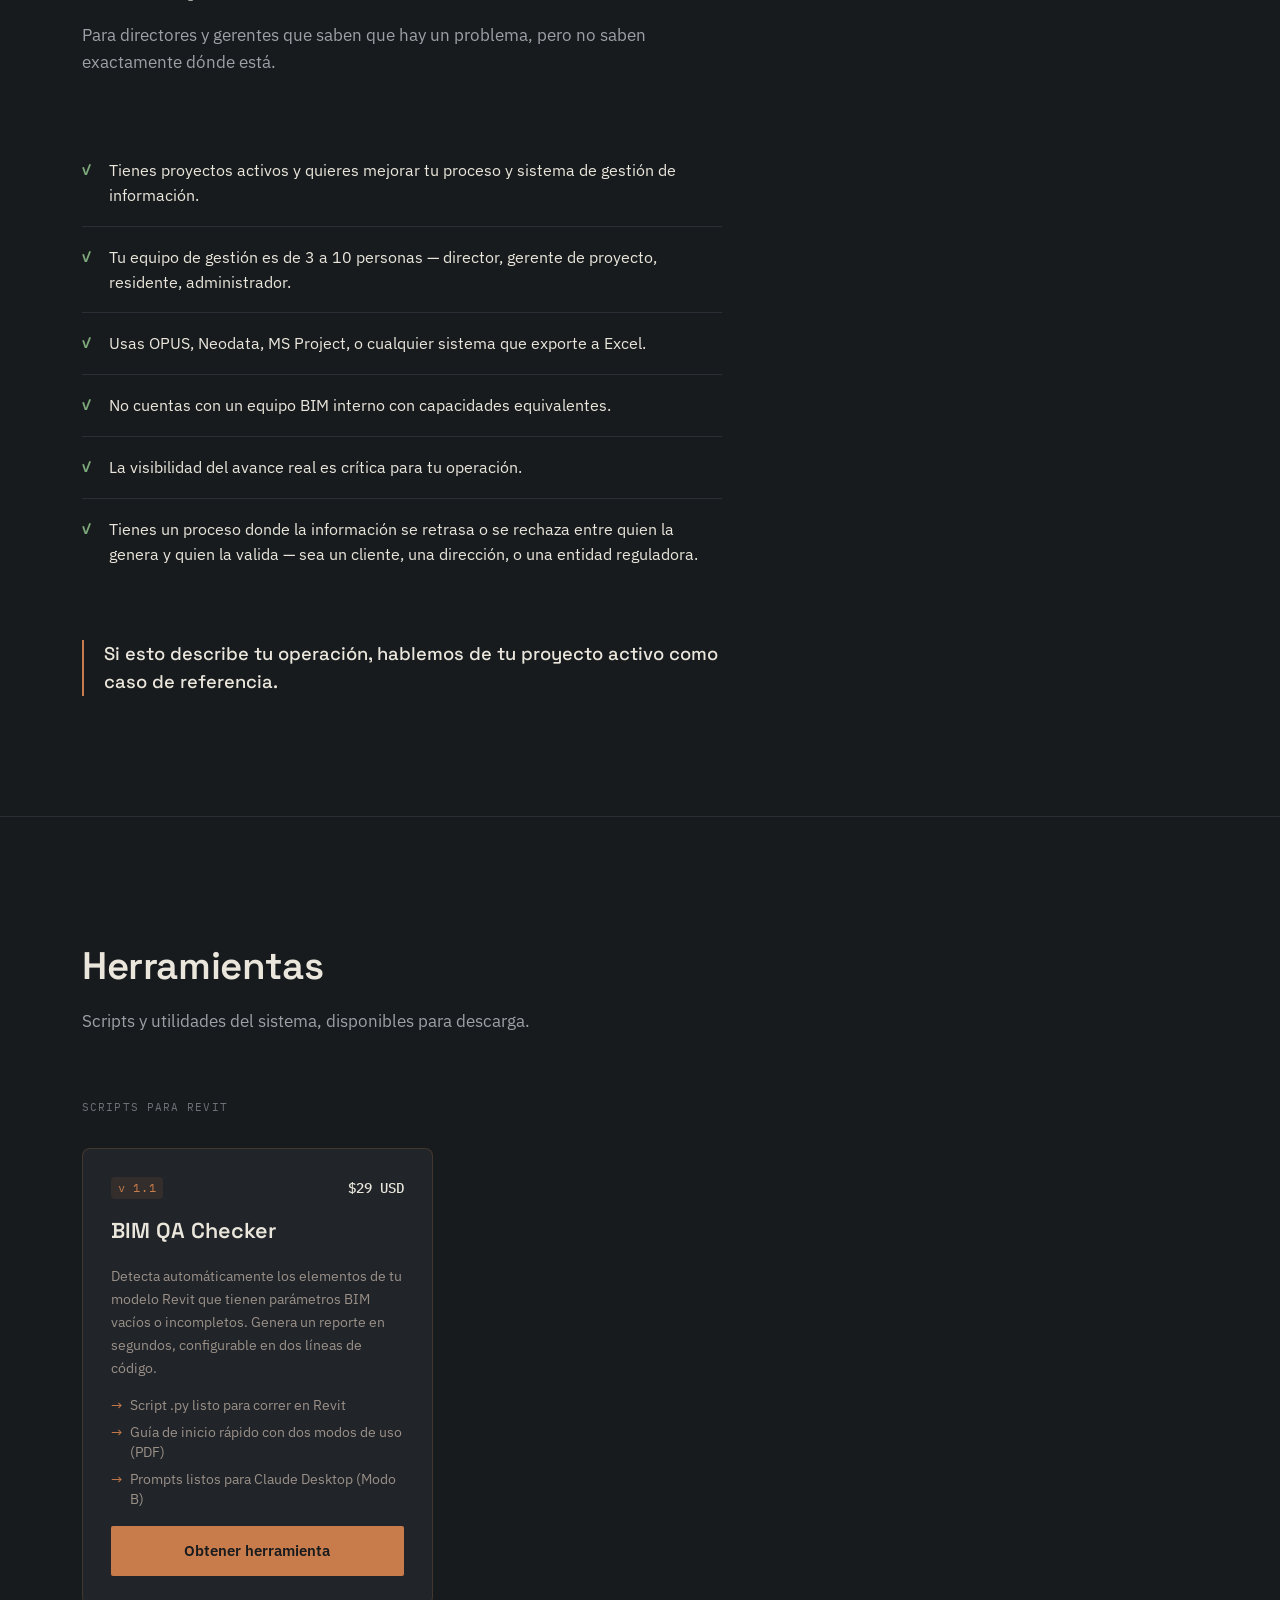
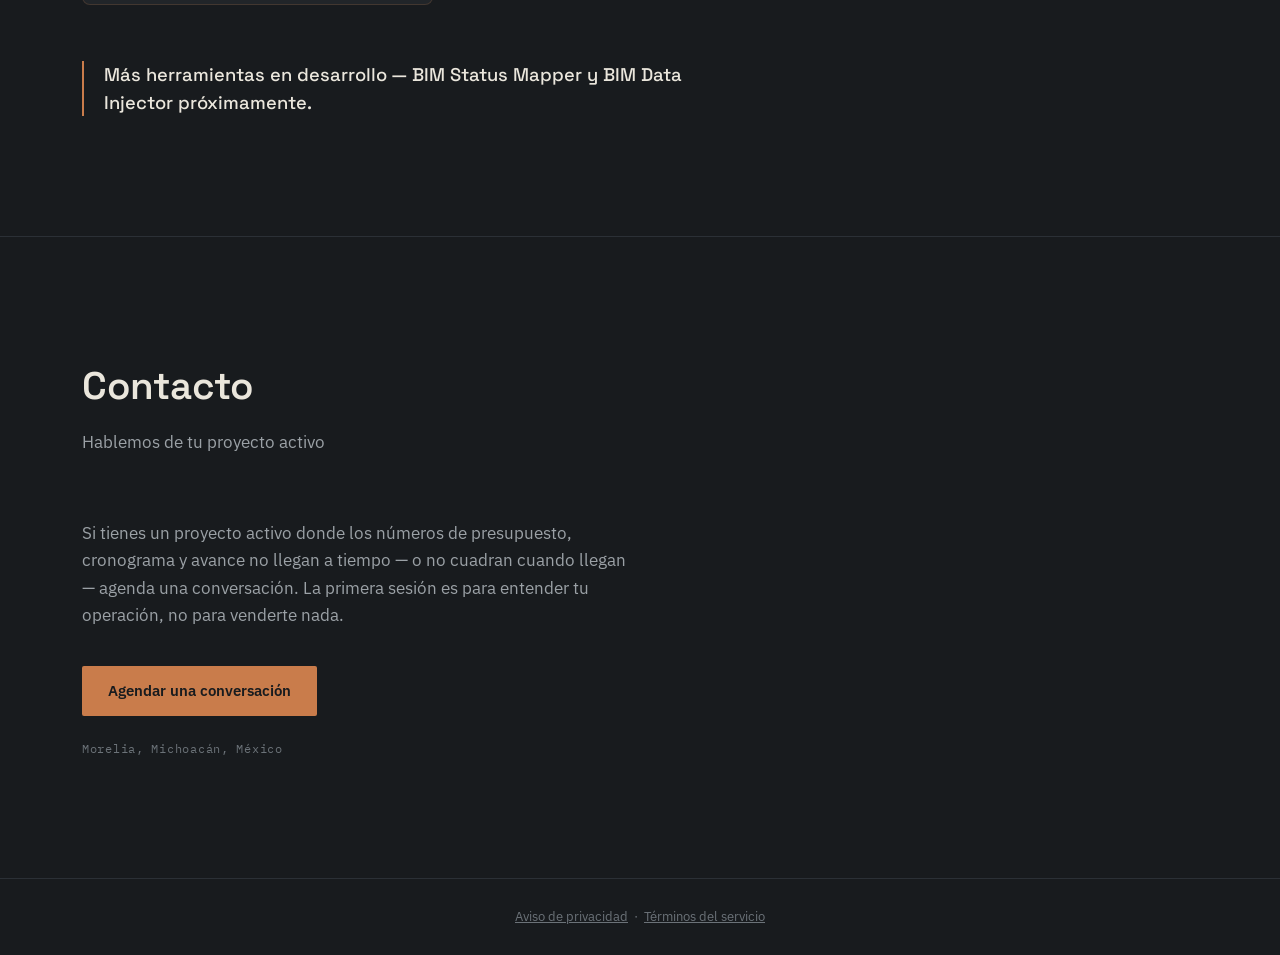
==== commit a50352c8: "fix: agrega footer con enlaces a privacidad y términos (antes huérfanos)" ====
--- a/sistema/index.html
+++ b/sistema/index.html
@@ -862,6 +862,16 @@
 
   </main>
 
+  <footer style="border-top:1px solid var(--color-line-soft); padding:28px 0; text-align:center;">
+    <div class="container">
+      <p style="font-size:13px; color:var(--color-text-faint); margin:0;">
+        <a href="../privacidad.html" style="color:inherit; text-decoration:underline;">Aviso de privacidad</a>
+        &nbsp;·&nbsp;
+        <a href="../terminos.html" style="color:inherit; text-decoration:underline;">Términos del servicio</a>
+      </p>
+    </div>
+  </footer>
+
   <script src="../js/main.js"></script>
 </body>
 </html>
